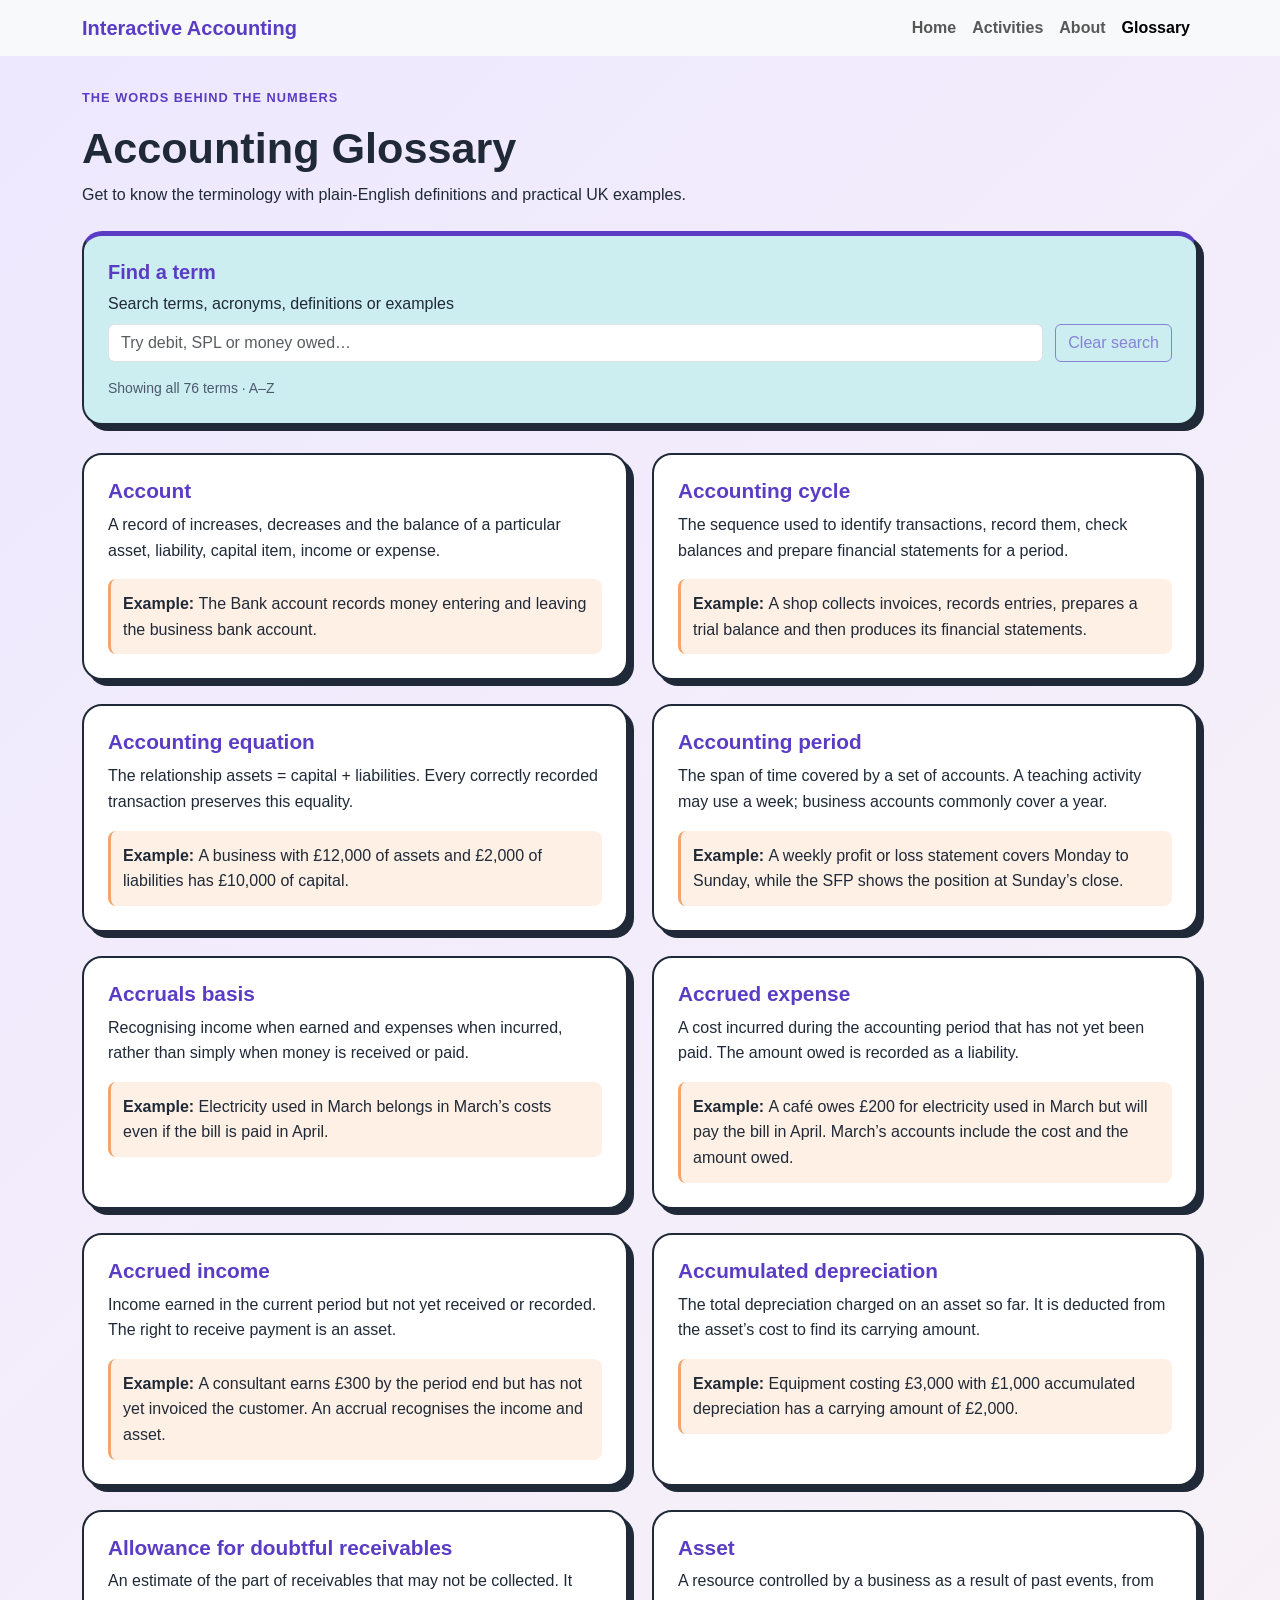
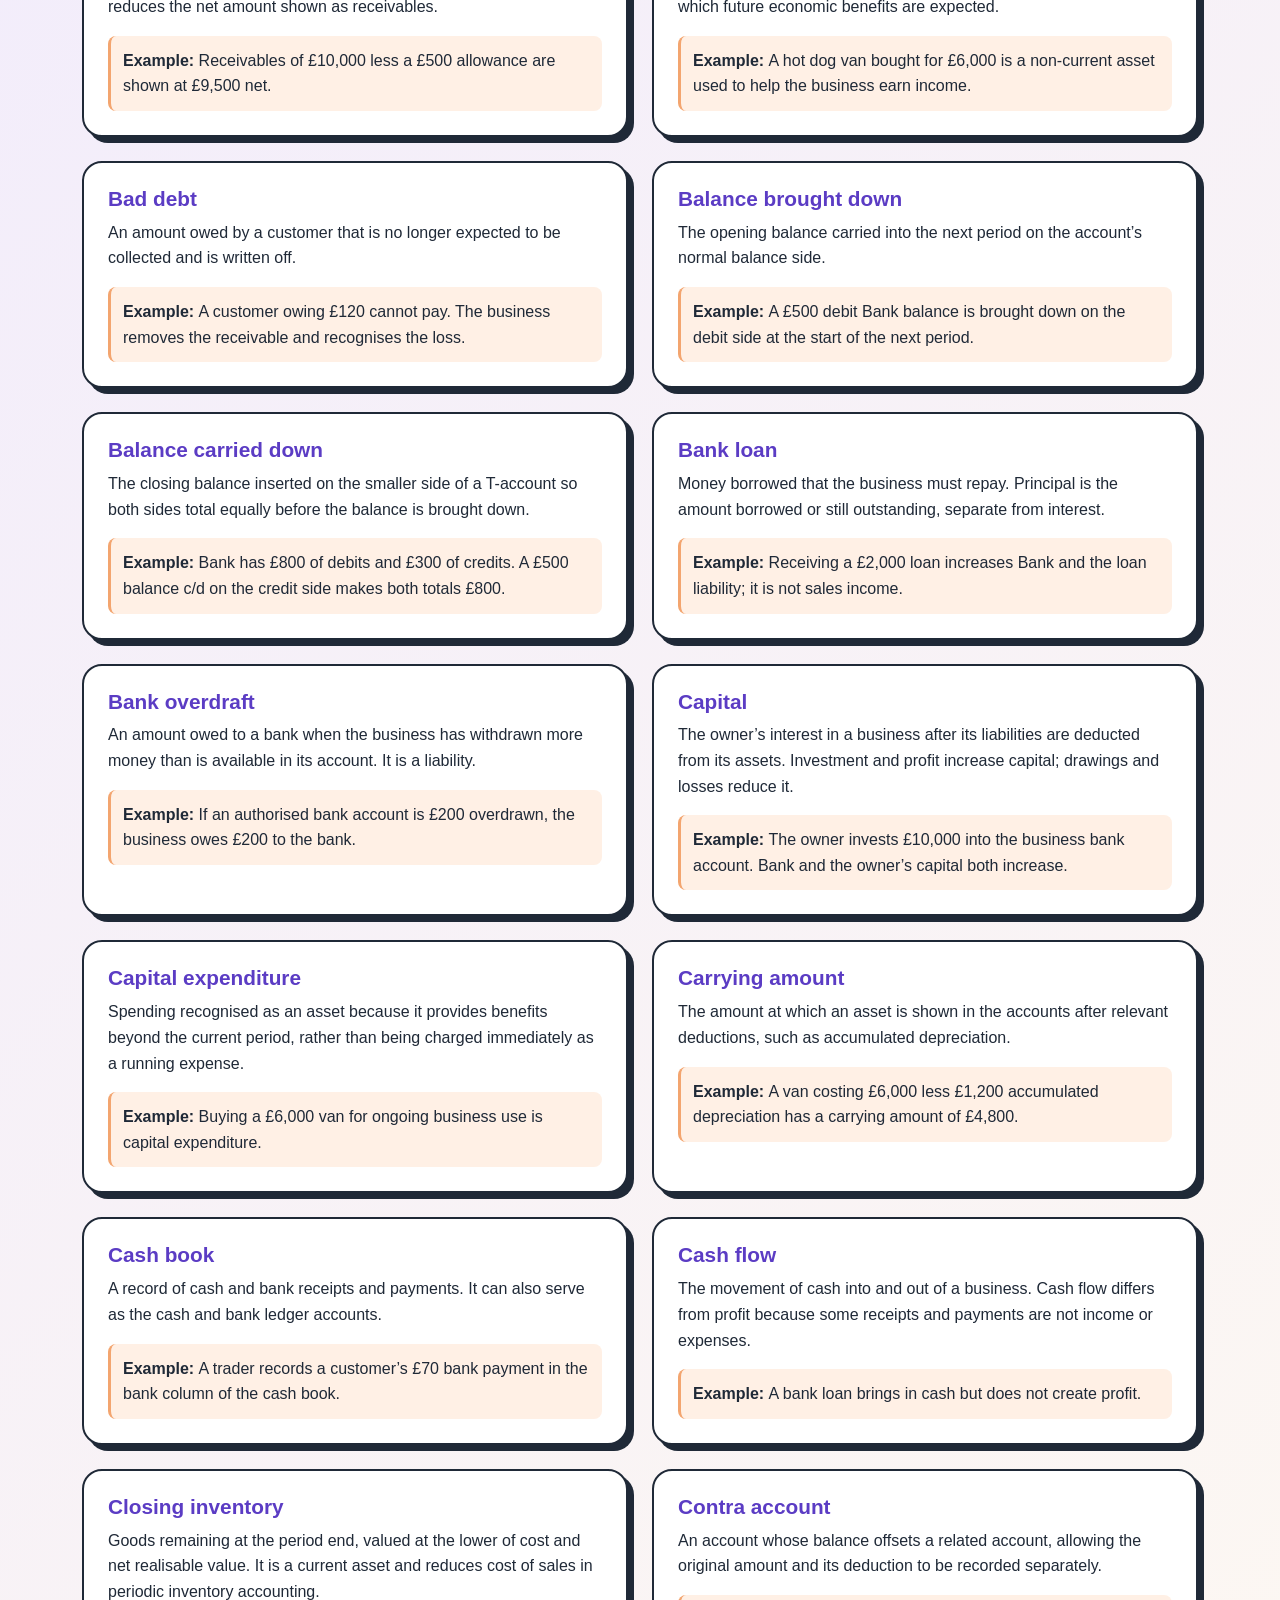
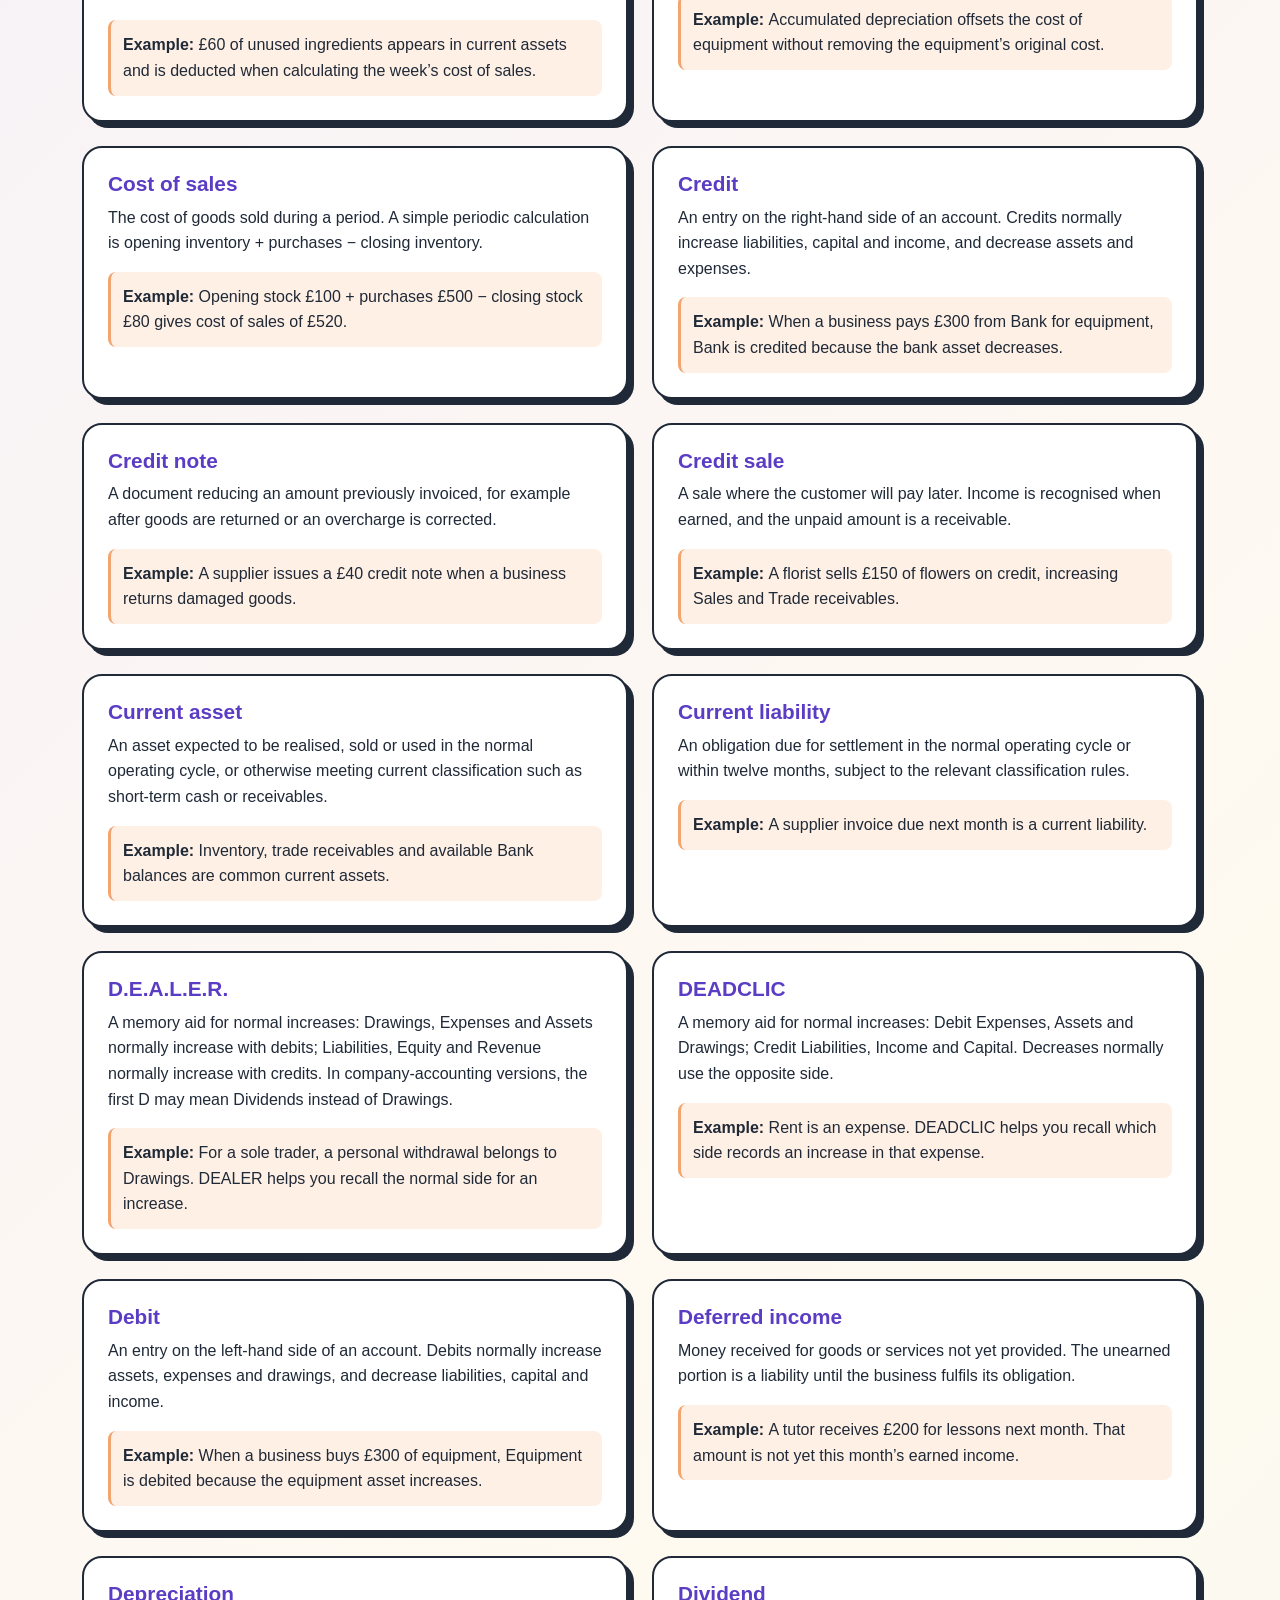
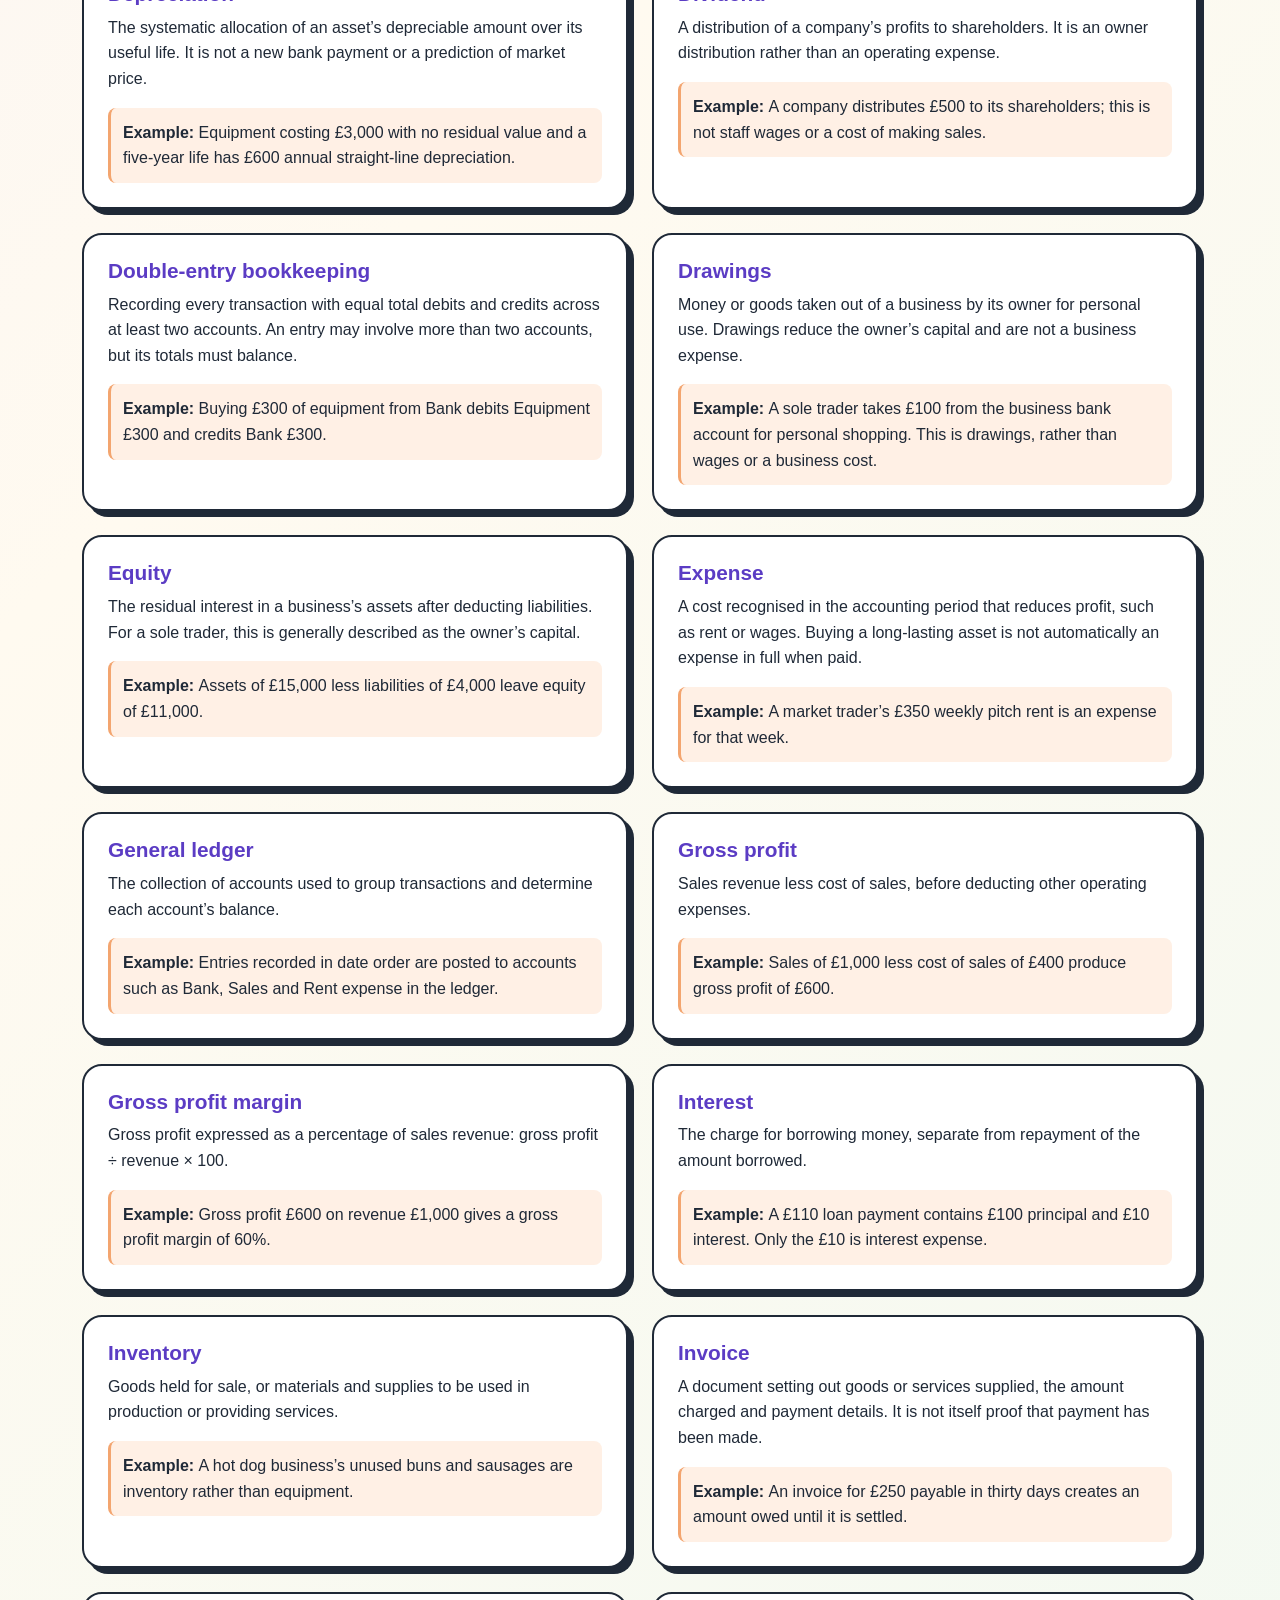
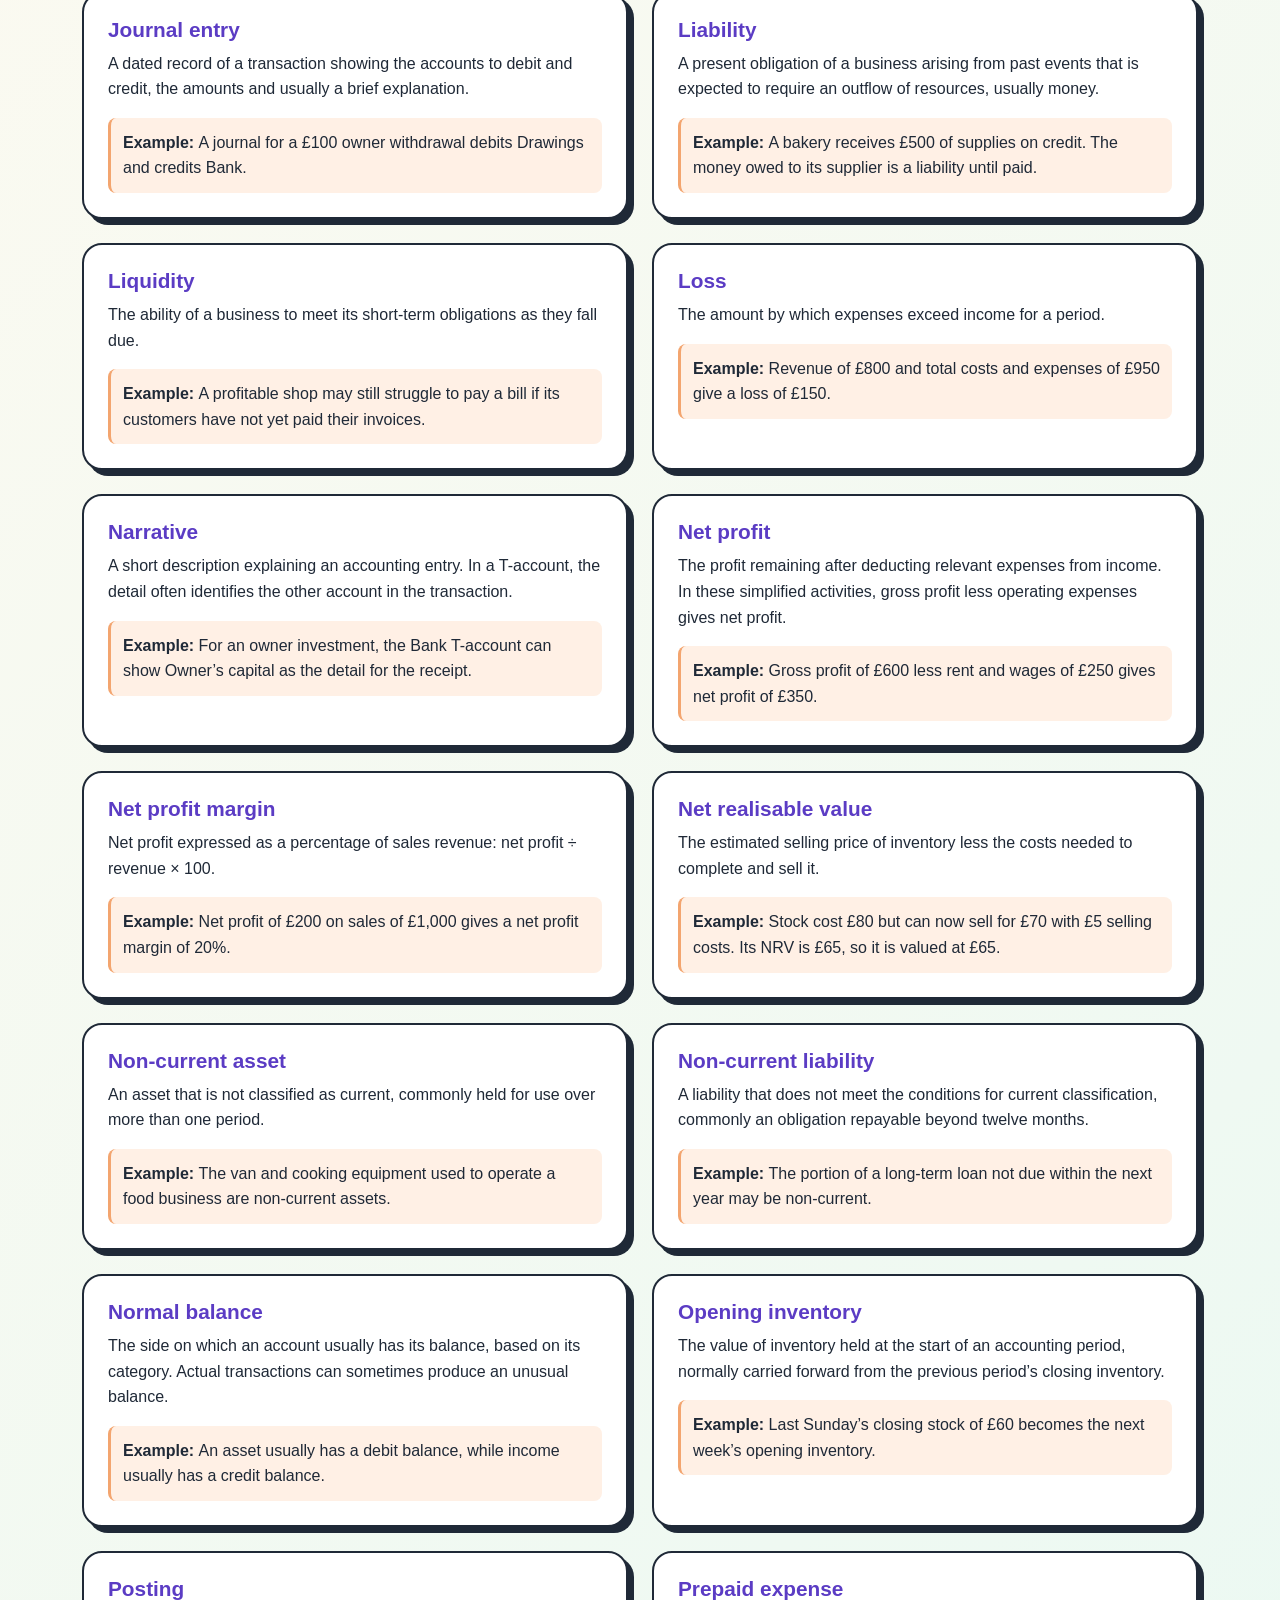
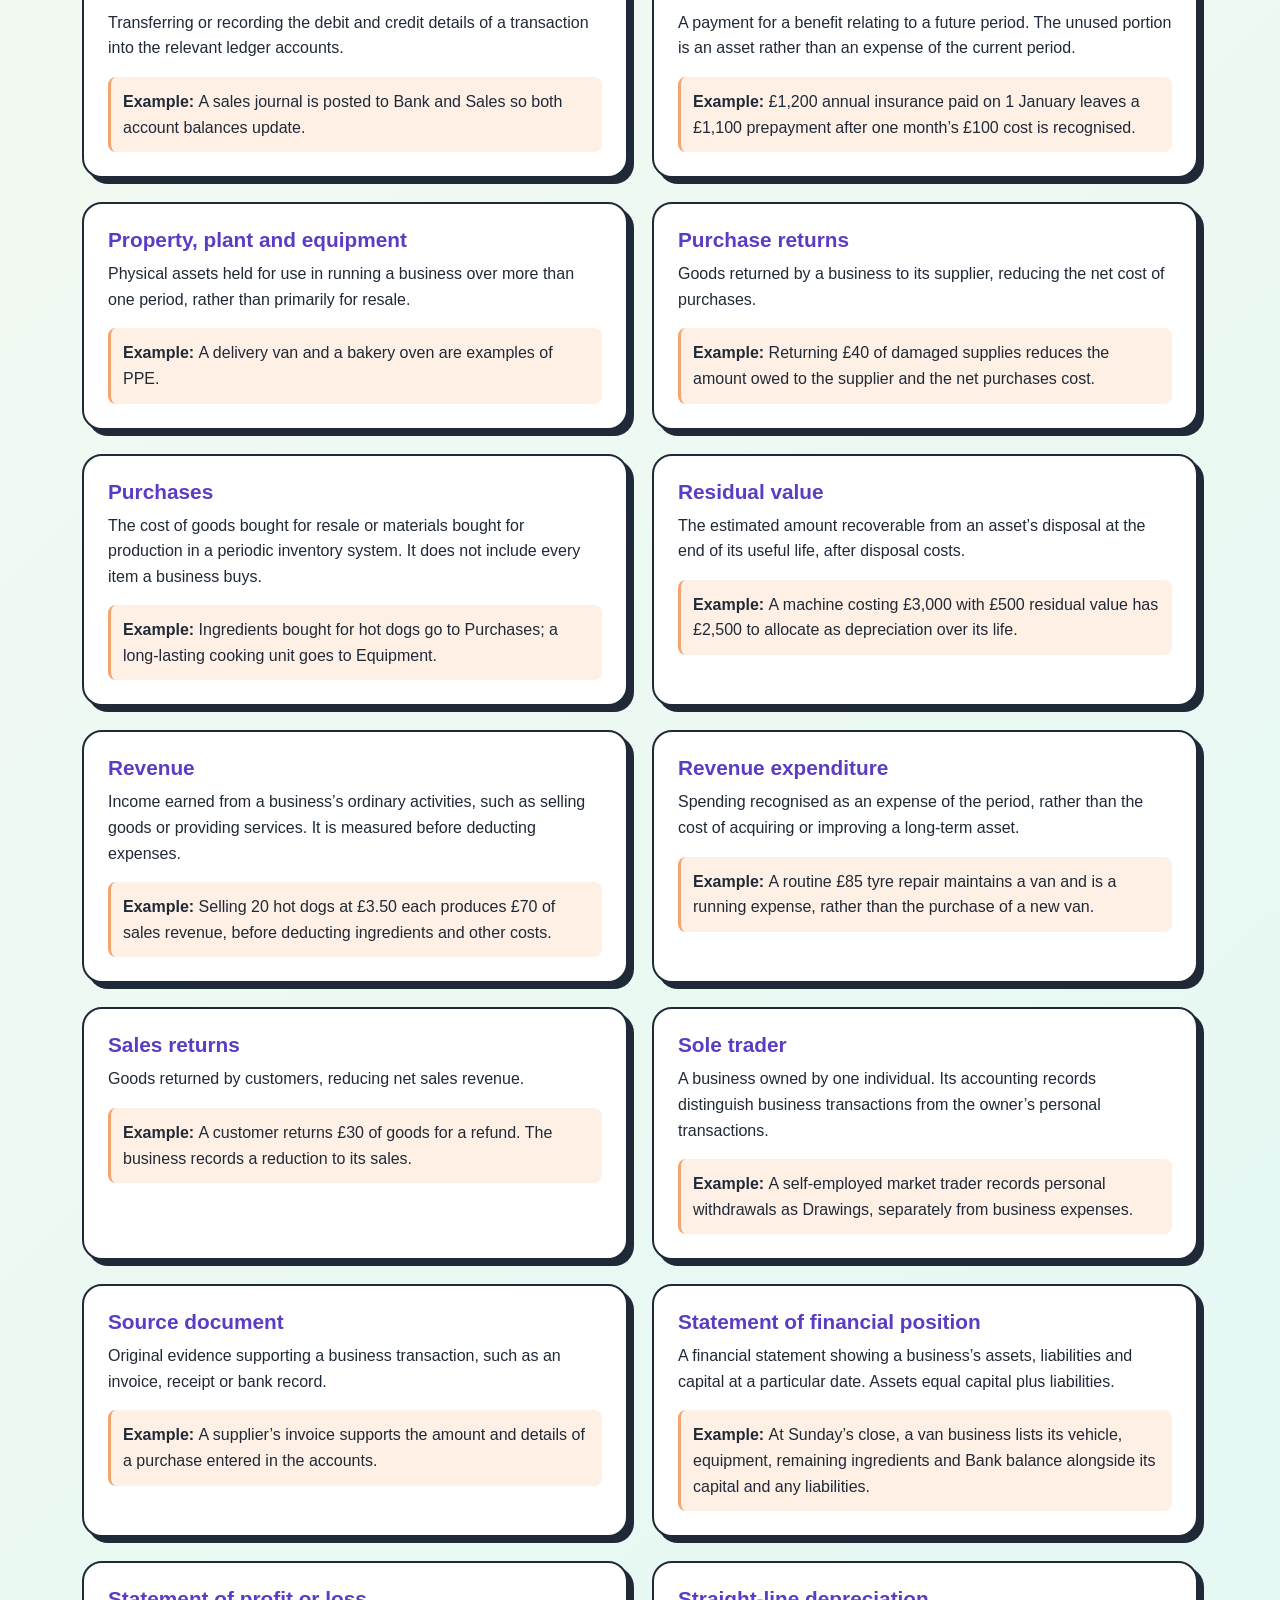
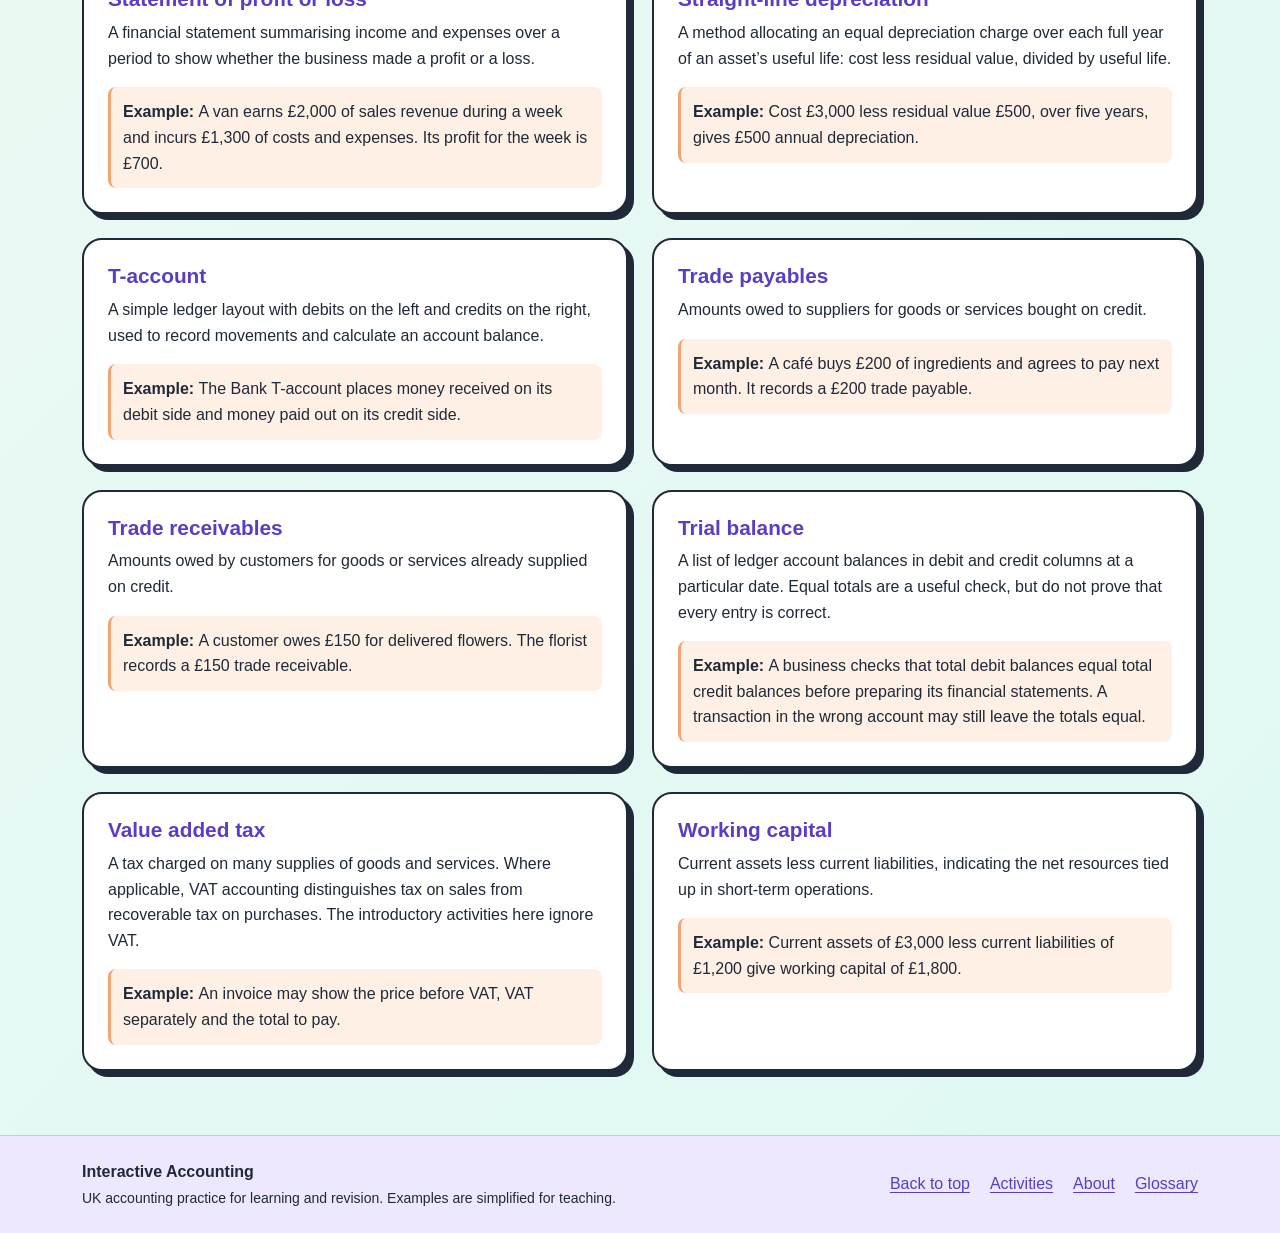
==== glossary.html @ 3fab1287 "Add searchable accounting glossary and back-to-top navigation" ====
<!doctype html>
<html lang="en-GB">
  <head>
    <meta charset="UTF-8" />
    <meta name="viewport" content="width=device-width, initial-scale=1" />
    <title>Accounting Glossary | Interactive Accounting</title>
    <link rel="icon" type="image/svg+xml" href="assets/images/favicon.svg" />
    <link href="https://cdn.jsdelivr.net/npm/bootstrap@5.3.8/dist/css/bootstrap.min.css" rel="stylesheet" />
    <link rel="stylesheet" href="css/styles.css" />
    <script src="js/glossary.js" defer></script>
  </head>
  <body class="site-page">
    <header>
      <nav class="navbar navbar-expand-md navbar-light bg-light" aria-label="Main navigation">
        <div class="container">
          <a class="navbar-brand fw-bold" href="index.html">Interactive Accounting</a>
          <button class="navbar-toggler" type="button" data-bs-toggle="collapse" data-bs-target="#mainNavigation" aria-controls="mainNavigation" aria-expanded="false" aria-label="Open navigation">
            <span class="navbar-toggler-icon"></span>
          </button>
          <div class="collapse navbar-collapse" id="mainNavigation">
            <ul class="navbar-nav ms-auto">
              <li class="nav-item"><a class="nav-link" href="index.html">Home</a></li>
              <li class="nav-item"><a class="nav-link" href="index.html#activities">Activities</a></li>
              <li class="nav-item"><a class="nav-link" href="index.html#about">About</a></li>
              <li class="nav-item"><a class="nav-link active" href="glossary.html" aria-current="page">Glossary</a></li>
            </ul>
          </div>
        </div>
      </nav>
    </header>
    <main id="glossary" class="glossary-page">
      <div class="container">
        <header class="mb-4">
          <p class="hero-eyebrow">THE WORDS BEHIND THE NUMBERS</p>
          <h1>Accounting Glossary</h1>
          <p class="mb-0">Get to know the terminology with plain-English definitions and practical UK examples.</p>
        </header>
        <section class="glossary-search-panel" aria-labelledby="glossary-search-title">
          <h2 id="glossary-search-title" class="h5 fw-bold">Find a term</h2>
          <label for="glossary-search" class="form-label">Search terms, acronyms, definitions or examples</label>
          <div class="glossary-search-controls">
            <input type="search" class="form-control" id="glossary-search" placeholder="Try debit, SPL or money owed…" aria-controls="glossary-results" autocomplete="off" />
            <button type="button" class="btn btn-outline-primary" id="glossary-clear" disabled>Clear search</button>
          </div>
          <p id="glossary-count" class="small mt-3 mb-0" role="status" aria-live="polite" aria-atomic="true"></p>
        </section>
        <div id="glossary-results" class="glossary-grid"></div>
        <div id="glossary-empty" class="glossary-empty" hidden>
          <h2 class="h5">No matching terms yet</h2>
          <p class="mb-0">Try a shorter phrase or an acronym, or select Clear search to see all terms.</p>
        </div>
        <noscript><p class="alert alert-warning mt-4">Enable JavaScript to view and search the glossary.</p></noscript>
      </div>
    </main>
    <footer class="site-footer">
      <div class="container site-footer-content">
        <div>
          <p class="fw-bold mb-1">Interactive Accounting</p>
          <p class="small mb-0">UK accounting practice for learning and revision. Examples are simplified for teaching.</p>
        </div>
        <nav aria-label="Footer navigation">
          <a href="#glossary">Back to top</a>
          <a href="index.html#activities">Activities</a>
          <a href="index.html#about">About</a>
          <a href="glossary.html" aria-current="page">Glossary</a>
        </nav>
      </div>
    </footer>
    <button id="glossary-back-top" class="back-top-button" type="button" aria-label="Back to top" title="Back to top" hidden>
      <span aria-hidden="true">↑</span>
    </button>
    <script src="https://cdn.jsdelivr.net/npm/bootstrap@5.3.8/dist/js/bootstrap.bundle.min.js"></script>
  </body>
</html>
---- css/styles.css ----
* {
  box-sizing: border-box;
}

:root {
  --panel-shadow: 6px 6px 0 #1f2937;
}

html,
body {
  max-width: 100%;
  margin: 0;
}

body {
    background-color: #fffaf0;
    color: #1f2937;
    font-family: Arial, sans-serif;
}

.navbar-brand {
    color: #5b3cc4;
}

.nav-link {
    font-weight: 600;
}

/* Hero Section */
.about-section { padding: 24px 0 64px; scroll-margin-top: 24px; }
.about-panel {
  padding: clamp(24px, 4vw, 40px);
  background: linear-gradient(120deg, #f0eaff, #edf9fc);
  border: 2px solid #1f2937;
  border-top: 5px solid #5b3cc4;
  border-radius: 22px;
  box-shadow: var(--panel-shadow);
}
.about-panel h2 { font-size: clamp(1.7rem, 3vw, 2.3rem); font-weight: 800; }
.about-intro { max-width: 75ch; color: #4d5870; }
.about-details { display: grid; grid-template-columns: repeat(2, minmax(0, 1fr)); gap: 32px; margin: 24px 0; }
.about-details h3 { font-size: 1.2rem; font-weight: 750; color: #5b3cc4; }
.about-details > div + div { border-left: 2px solid #ffcaa7; padding-left: 32px; }
.about-details p:last-child { margin-bottom: 0; }
.site-page { display: flex; flex-direction: column; min-height: 100vh; min-height: 100dvh; }
.site-page > main { flex: 1 0 auto; }
.site-page > header,
.site-page > footer { flex-shrink: 0; }
.site-footer { padding: 24px 0; background: #eee8ff; border-top: 1px solid #cec3eb; color: #1f2937; }
.site-footer-content { display: flex; justify-content: space-between; align-items: center; gap: 24px; }
.site-footer nav { display: flex; flex-wrap: wrap; gap: 12px 20px; flex-shrink: 0; }
.site-footer a { color: #5b3cc4; text-underline-offset: 3px; }
.glossary-page { padding: 32px 0 64px; background: linear-gradient(135deg, #eee8ff, #fffaf0 45%, #dff8f4); }
.glossary-page h1 { font-size: clamp(2rem, 4vw, 2.7rem); font-weight: 800; }
.glossary-search-panel,
.glossary-card,
.glossary-empty { border: 2px solid #1f2937; border-radius: 20px; padding: 24px; box-shadow: var(--panel-shadow); }
.glossary-search-panel { background: #cceef0; color: #1f2937; border-top: 5px solid #5b3cc4; margin-bottom: 28px; }
.glossary-search-panel h2 { color: #5b3cc4; }
.glossary-search-panel #glossary-count { color: #4d5870; }
.glossary-search-panel #glossary-clear { color: #5b3cc4; border-color: #5b3cc4; }
.glossary-search-panel #glossary-clear:hover:not(:disabled) { background: #ffcaa7; color: #1f2937; border-color: #9b5d36; }
.glossary-search-panel #glossary-clear:disabled { opacity: 0.6; }
.glossary-search-controls { display: flex; gap: 12px; }
.glossary-search-controls .form-control { min-width: 0; }
.glossary-search-controls .btn { flex-shrink: 0; }
.glossary-grid { display: grid; grid-template-columns: repeat(2, minmax(0, 1fr)); gap: 24px; }
.glossary-card { background: white; min-width: 0; overflow-wrap: anywhere; }
.glossary-card h2 { font-size: 1.3rem; font-weight: 750; color: #5b3cc4; }
.glossary-card p { line-height: 1.6; }
.glossary-example { background: #fff0e5; border-left: 3px solid #f3a56f; border-radius: 8px; padding: 12px; margin-bottom: 0; }
.glossary-empty { background: white; }
.back-top-button {
  position: fixed;
  right: max(20px, calc((100vw - 1320px) / 4 - 32px), env(safe-area-inset-right));
  bottom: max(32px, env(safe-area-inset-bottom));
  z-index: 100;
  display: grid;
  place-items: center;
  width: 64px;
  height: 64px;
  border: 2px solid #1f2937;
  border-radius: 50%;
  background: #5b3cc4;
  color: white;
  box-shadow: 3px 3px 0 #1f2937;
  font-size: 2.2rem;
  line-height: 1;
  cursor: pointer;
}
.back-top-button[hidden] { display: none; }
.back-top-button:hover { background: #ffcaa7; color: #1f2937; }
.back-top-button:focus-visible { outline: 3px solid #f3a56f; outline-offset: 4px; }
@media (min-width: 1200px) and (max-width: 1399px) {
  .back-top-button { right: max(20px, calc((100vw - 1140px) / 4 - 32px)); }
}
@media (min-width: 992px) and (max-width: 1199px) {
  .back-top-button { right: max(20px, calc((100vw - 960px) / 4 - 32px)); }
}
@media (max-width: 767px) {
  .back-top-button { width: 56px; height: 56px; right: max(16px, env(safe-area-inset-right)); bottom: max(20px, env(safe-area-inset-bottom)); }
}
.glossary-page :focus-visible { outline: 3px solid #5b3cc4; outline-offset: 3px; }
@media (max-width: 767px) {
  .glossary-grid { grid-template-columns: minmax(0, 1fr); }
  .glossary-search-controls { flex-direction: column; }
}
@media (max-width: 767px) {
  .site-footer-content { flex-direction: column; align-items: flex-start; }
  .about-details { grid-template-columns: minmax(0, 1fr); gap: 24px; }
  .about-details > div + div { border-left: 0; border-top: 2px solid #ffcaa7; padding: 24px 0 0; }
}

.hero-section {
    padding: 80px 0;
    background: linear-gradient(135deg, #eee8ff, #fffaf0, #dff8f4);
    overflow: hidden;
}

.hero-eyebrow {
    color: #5b3cc4;
    font-size: 0.8rem;
    font-weight: 700;
    letter-spacing: 1px;
}

.hero-section h1 {
    font-size: clamp(3rem, 7vw, 5.5rem);
    font-weight: 800;
    line-height: 0.95;
    margin-bottom: 24px;
}

.hero-section h1 span {
    color: #5b3cc4;
}

.hero-text {
    color: #4b5563;
    font-size: 1.15rem;
    line-height: 1.6;
    max-width: 600px;
}

.hero-note {
    color: #4b5563;
    font-size: 0.9rem;
    font-weight: 600;
    margin-top: 16px;
}

.question-preview {
    background-color: #1f2937;
    border: 6px solid white;
    border-radius: 24px;
    box-shadow: 12px 12px 0 #f8c95b;
    color: white;
    padding: 32px;
}

.preview-label {
    color: #cbbdff;
    font-size: 0.75rem;
    font-weight: 700;
    letter-spacing: 1px;
}

.question-preview h2 {
    font-size: 1.5rem;
    line-height: 1.4;
    margin: 40px 0;
}

.preview-answer {
    background-color: #374151;
    border-radius: 12px;
    font-weight: 700;
    padding: 16px;
}

.question-preview .progress {
    height: 8px;
    margin-top: 24px;
}

.question-preview .progress-bar {
    background-color: #42c7bc;
}

/* Activities Section */
.activities-section {
    padding: 80px 0;
}

.section-heading {
    align-items: end;
    display: flex;
    gap: 32px;
    justify-content: space-between;
    margin-bottom: 32px;
}

.section-heading h2 {
    font-size: clamp(2rem, 4vw, 3.5rem);
    font-weight: 800;
}

.section-heading > p {
    color: #4b5563;
    line-height: 1.6;
    max-width: 420px;
}

.activity-card {
    border: 2px solid #1f2937;
    border-radius: 20px;
    box-shadow: var(--panel-shadow);
    height: 100%;
    padding: 24px;
}

.activity-icon {
    background-color: white;
    border: 2px solid #1f2937;
    border-radius: 12px;
    display: inline-block;
    font-size: 1.4rem;
    padding: 8px 12px;
}

.activity-type {
    font-size: 0.75rem;
    font-weight: 700;
    letter-spacing: 1px;
    margin: 20px 0 8px;
}

.activity-card h3 {
    font-size: 1.4rem;
    font-weight: 800;
}

.activity-card > p:not(.activity-type) {
    color: #4b5563;
    line-height: 1.6;
}

.activity-card button {
  background: transparent;
  border: 0;
  color: #1f2937;
  font-weight: 700;
  padding: 0;
}

.activity-card button:disabled {
  cursor: not-allowed;
  opacity: 0.65;
}

.cycle-card {
  background-color: #ccefee;
}

.blitz-card {
  background-color: #ffe28a;
}

.journal-card {
  background-color: #f4d7ed;
}

.statements-card {
  background-color: #dfd6ff;
}

.hotdog-card {
  background-color: #ffcaa7;
}


/* Activity link Section */
.activity-link {
    color: #1f2937;
    font-weight: 700;
    text-decoration: none;
}

.activity-link:hover {
    color: #5b3cc4;
    text-decoration: underline;
}

.activity-card {
  display: flex;
  flex-direction: column;
}

.activity-card .activity-icon {
  align-self: flex-start;
}

.activity-card .activity-link {
  display: flex;
  flex-direction: row;
  align-items: center;
  gap: 10px;
  margin-top: auto;
  padding-top: 12px;
  text-decoration: none;
}

.activity-card .activity-link > span:first-child { flex-shrink: 0; }

.activity-card .activity-link:focus-visible {
  outline: 3px solid #5b3cc4;
  outline-offset: 4px;
  border-radius: 6px;
}

.activity-chevrons {
  display: flex;
  justify-content: flex-start;
  flex: 1;
  min-width: 0;
  gap: 2px;
  height: 1.1em;
}

.activity-chevrons svg {
  flex: 1 1 0;
  min-width: 0;
  height: 100%;
  width: 0;
}

.activity-chevrons polygon {
  fill: #ccefee;
  stroke: #1f2937;
  stroke-width: 2;
  stroke-linejoin: round;
  transition: fill 180ms ease;
  transition-delay: calc((9 - var(--chevron-index)) * 50ms);
}

.activity-link:hover .activity-chevrons polygon,
.activity-link:focus-visible .activity-chevrons polygon {
  fill: #ffcaa7;
  transition-delay: calc(var(--chevron-index) * 50ms);
}

.question-preview #quick-think-question {
  margin: 20px 0;
  min-height: 7rem;
  font-size: 1.35rem;
}

.question-preview .preview-answer {
  color: white;
}

.quick-think-toolbar { display: flex; flex-wrap: wrap; align-items: center; justify-content: space-between; gap: 8px; }
.quick-think-arrow { background: #5b3cc4; color: white; border: 1px solid #cbbdff; border-radius: 50%; width: 36px; height: 36px; font-size: 1.2rem; }
.quick-think-arrow:disabled { opacity: 0.4; }
.quick-think-arrow:focus-visible, .quick-think-answer:focus-visible { outline: 3px solid #cbbdff; outline-offset: 3px; }
.quick-think-answer {
  position: relative;
  display: flex;
  align-items: center;
  width: 100%;
  border: 1px solid #8d7bd6;
  border-left: 4px solid #a48cff;
  text-align: left;
  min-height: 56px;
  background: linear-gradient(120deg, #3d345b, #303a50);
}
.quick-think-reveal {
  position: absolute;
  inset: 0;
  width: 100%;
  height: 100%;
  padding: 16px;
  border: 0;
  border-radius: 10px;
  background: transparent;
  color: #eee8ff;
  font: inherit;
  font-weight: 700;
  text-align: center;
  cursor: pointer;
  transition: background-color 180ms ease, color 180ms ease;
}
.quick-think-reveal:hover { background: #5b3cc4; color: white; }
.quick-think-reveal[hidden] { display: none; }
.quick-think-reveal:focus-visible { outline: 3px solid #cbbdff; outline-offset: 4px; }

.question-preview .progress-bar {
  transition: width 200ms ease;
}

@media (prefers-reduced-motion: reduce) {
  .activity-chevrons polygon,
  .question-preview .progress-bar {
    transition: none;
  }
}

.activity-page-main {
    min-height: calc(100vh - 72px);
    padding: 72px 0;
}

.back-link {
    color: #5b3cc4;
    font-weight: 700;
    text-decoration: none;
}

.back-link:hover {
    text-decoration: underline;
}

.game-intro {
    margin: 48px auto 0;
    max-width: 760px;
}

.game-intro h1 {
    font-size: clamp(2.5rem, 6vw, 4.5rem);
    font-weight: 800;
}

.game-intro > p {
    color: #4b5563;
    line-height: 1.6;
    font-size: 1.15rem;
}

.game-panel {
    background-color: #ffe28a;
    border: 2px solid #1f2937;
    border-radius: 20px;
    box-shadow: 6px 6px 0 #1f2937;
    margin-top: 32px;
    padding: 32px;
}

.game-status {
  display: flex;
  font-size: 0.75rem;
  font-weight: 700;
  justify-content: space-between;
  letter-spacing: 1px;
}

.question-prompt {
  margin: 32px 0 8px;
}

.question-amount {
  color: #4b5563;
  font-size: 1.1rem;
  font-weight: 700;
}

.answer-buttons {
  display: grid;
  gap: 16px;
  grid-template-columns: repeat(2, 1fr);
  margin-top: 28px;
}

.answer-button {
  background-color: white;
  border: 2px solid #1f2937;
  border-radius: 12px;
  color: #1f2937;
  font-size: 1.1rem;
  font-weight: 700;
  padding: 16px;
}

.answer-button:hover:not(:disabled) {
  background-color: #eee8ff;
}

.answer-button:disabled {
  cursor: not-allowed;
}

.correct-answer {
  background-color: #b7f0d2;
  border-color: #16834d;
}

.incorrect-answer {
  background-color: #ffd1d1;
  border-color: #bd2929;
}

.feedback-message {
  background-color: rgba(255, 255, 255, 0.6);
  border-radius: 12px;
  margin-top: 24px;
  padding: 20px;
}

.feedback-message p {
  font-weight: 600;
}

@media (max-width: 500px) {
  .answer-buttons {
    grid-template-columns: 1fr;
  }
}

.quiz-progress {
  height: 8px;
  margin-top: 16px;
}

.quiz-progress .progress-bar {
  background-color: #5b3cc4;
}

.result-screen {
  background-color: #eee8ff;
  border: 2px solid #1f2937;
  border-radius: 20px;
  box-shadow: 6px 6px 0 #1f2937;
  margin-top: 32px;
  padding: 40px;
  text-align: center;
}

.result-screen h2 {
  font-size: clamp(2rem, 5vw, 3.5rem);
  font-weight: 800;
}

.result-score {
  font-size: 2rem;
  font-weight: 800;
  margin-bottom: 0;
}

.result-percentage {
  color: #5b3cc4;
  font-size: 4rem;
  font-weight: 800;
  line-height: 1;
}

.result-screen .btn {
  margin: 8px 4px 0;
}

/* Accounting Cycle */
.blitz-page h1 { font-size: clamp(1.6rem, 3vw, 2.4rem); }
.blitz-panel { background: #eee8ff; border: 2px solid #1f2937; border-radius: 20px; padding: clamp(18px, 3vw, 28px); }
.blitz-panel[hidden] { display: none; }
.blitz-status { display: flex; flex-wrap: wrap; justify-content: center; gap: 24px; margin-top: 12px; font-weight: 700; color: #5b3cc4; }
.blitz-clock { max-width: 600px; margin: 16px auto 0; text-align: center; }
.blitz-clock #blitz-timer { display: block; font-size: clamp(2.8rem, 6vw, 4rem); line-height: 1.1; color: #452b9e; font-variant-numeric: tabular-nums; }
.blitz-clock .quiz-progress { margin-top: 12px; height: 12px; }
.blitz-clock .progress-bar { background: #5b3cc4; }
.blitz-result-summary { background: #382463; color: white; border-radius: 16px; padding: clamp(20px, 4vw, 36px); text-align: center; margin-bottom: 24px; }
.blitz-result-summary .hero-eyebrow { color: #d8ccff; }
.blitz-result-summary #score-percentage { color: #ffd19e; }
.blitz-replay { display: flex; justify-content: center; padding-top: 24px; }
.blitz-replay .btn { background: #5b3cc4; border-color: #5b3cc4; border-radius: 30px; min-width: 220px; padding: 14px 32px; font-weight: 700; }
.blitz-replay .btn:hover { background: #452b9e; border-color: #452b9e; }
.blitz-account { margin: 24px 0 8px; font-size: clamp(1.5rem, 3vw, 2.2rem); }
.blitz-question-panel {
  text-align: center;
  background: white;
  border: 2px solid #5b3cc4;
  border-radius: 16px;
  padding: 20px;
  margin-top: 18px;
}
.blitz-question-panel .blitz-account { margin-top: 0; }
.blitz-question-panel .question-amount { color: #452b9e; font-size: 1.3rem; margin-bottom: 8px; }
.blitz-page .answer-button { background: #5b3cc4; color: white; }
.blitz-page .answer-button:hover { background: #452b9e; }
.blitz-page .answer-button small { display: block; font-size: 0.8rem; margin-top: 4px; }
.blitz-answer-area { position: relative; }
.blitz-freeze-overlay {
  position: absolute;
  inset: 0;
  display: flex;
  align-items: center;
  justify-content: center;
  background: #ccefeee8;
  color: #1f2937;
  border: 2px solid #6cb8c4;
  border-radius: 12px;
  font-weight: 800;
}
.blitz-freeze-overlay[hidden] { display: none; }
.blitz-freeze-warning { background: #ffcaa7; color: #572a15; border-radius: 10px; padding: 12px 16px; font-weight: 700; }
.blitz-review-layout { display: grid; grid-template-columns: repeat(2, minmax(0, 1fr)); gap: 20px; }
.blitz-review-layout > section { background: white; border-radius: 12px; padding: 18px; min-width: 0; }
.blitz-review-layout > section:first-child { background: #dff6e8; }
.blitz-review-layout > section:last-child { background: #ffe3e3; }
.blitz-review-layout ol { padding-left: 20px; }
.blitz-review-layout li { margin-bottom: 20px; padding-bottom: 12px; border-bottom: 1px solid #1f293733; }
.blitz-review-layout li > strong { display: block; margin-bottom: 10px; }
.blitz-page #result-screen { position: relative; overflow: hidden; }
.blitz-celebration { position: absolute; inset: 0; pointer-events: none; overflow: hidden; }
.blitz-celebration span { position: absolute; left: var(--party-left); top: -40px; font-size: 1.5rem; animation: blitz-party 3s var(--party-delay) ease-out both; }
@keyframes blitz-party { from { transform: translateY(-20px) rotate(0deg); opacity: 1; } to { transform: translateY(420px) rotate(200deg); opacity: 0; } }
@media (max-width: 767px) { .blitz-review-layout { grid-template-columns: 1fr; } }
@media (prefers-reduced-motion: reduce) {
  .blitz-celebration span { animation: none; top: 10px; opacity: 0.2; }
}

.cycle-panel {
  background-color: #ccefee;
}

.cycle-note {
  color: #5b3cc4;
  font-weight: 700;
  margin-bottom: 0;
}
.activity-page {
  min-height: 100dvh;
  overflow: hidden;
}

.activity-page .navbar {
  min-height: 72px;
}

.activity-page-main {
  height: calc(100dvh - 72px);
  overflow: hidden;
  padding: 0;
}

.cycle-workspace {
  align-items: center;
  display: grid;
  gap: clamp(20px, 3vw, 48px);
  grid-template-columns: minmax(210px, 0.85fr) minmax(380px, 1.3fr) minmax(230px, 0.9fr);
  height: 100%;
  margin: 0 auto;
  max-width: 1500px;
  padding: 24px clamp(20px, 4vw, 64px);
}

.tile-tray,
.step-detail-panel {
  background-color: #f4edff;
  border: 2px solid #1f2937;
  border-radius: 20px;
  box-shadow: 6px 6px 0 #1f2937;
  padding: clamp(18px, 2vw, 28px);
}

.workspace-heading h1 {
  font-size: clamp(1.8rem, 3vw, 2.6rem);
  font-weight: 800;
  margin-bottom: 8px;
}

.workspace-heading > p:last-child,
.step-detail-panel > p {
  color: #4b5563;
  line-height: 1.55;
}

.stage-tiles {
  display: grid;
  gap: 10px;
  grid-template-columns: repeat(2, 1fr);
  margin-top: 20px;
}

.stage-tile {
  background-color: white;
  border: 2px solid #1f2937;
  border-radius: 12px;
  min-height: 92px;
  padding: 12px;
}

.stage-tile span {
  color: #5b3cc4;
  font-size: 0.75rem;
  font-weight: 800;
  letter-spacing: 1px;
}

.stage-tile h2 {
  font-size: clamp(0.75rem, 1.2vw, 0.95rem);
  font-weight: 800;
  line-height: 1.25;
  margin: 6px 0 0;
}

.wheel-area {
  text-align: center;
}

.accounting-wheel {
  margin: 0 auto;
  max-width: min(58vh, 580px);
  width: 100%;
}

.accounting-wheel svg {
  display: block;
  overflow: visible;
  width: 100%;
}

.wheel-segment {
  fill: none;
  stroke: #dce4ef;
  stroke-width: 120;
}

.wheel-labels text {
  fill: #1f2937;
  font-size: 24px;
  font-weight: 800;
  text-anchor: middle;
}

.wheel-core {
  fill: #1f2937;
}

.wheel-core-step,
.wheel-core-number {
  fill: white;
  font-weight: 800;
  text-anchor: middle;
}

.wheel-core-step {
  font-size: 24px;
  letter-spacing: 2px;
}

.wheel-core-number {
  fill: #ffe28a;
  font-size: 34px;
}

.wheel-instruction {
  color: #4b5563;
  font-weight: 700;
  margin: 12px 0 0;
}

.step-detail-panel {
  background-color: #fffaf0;
}

.detail-step-number {
  align-items: center;
  background-color: #5b3cc4;
  border-radius: 50%;
  color: white;
  display: flex;
  font-size: 1.25rem;
  font-weight: 800;
  height: 48px;
  justify-content: center;
  margin-bottom: 20px;
  width: 48px;
}

.step-detail-panel h2 {
  font-size: clamp(1.5rem, 2.3vw, 2.25rem);
  font-weight: 800;
}

.step-detail-panel h3 {
  font-size: 1rem;
  font-weight: 800;
  margin-top: 28px;
}

.detail-output {
  background-color: #d6f4ed;
  border-radius: 12px;
  margin-top: 24px;
  padding: 14px;
}

.detail-output span {
  display: block;
  font-size: 0.7rem;
  font-weight: 800;
  letter-spacing: 1px;
  margin-bottom: 4px;
}

.detail-output strong {
  font-size: 0.9rem;
}

@media (max-width: 1100px) {
  .cycle-workspace {
    gap: 20px;
    grid-template-columns: minmax(190px, 0.8fr) minmax(320px, 1.2fr) minmax(210px, 0.85fr);
    padding: 20px;
  }

  .stage-tile {
    min-height: 78px;
  }
}

#wheel-segments-layer,
#wheel-labels-layer {
  transition: transform 0.65s ease;
}

.stage-tiles {
  grid-template-columns: repeat(2, minmax(0, 1fr));
}

.stage-tile {
  min-width: 0;
  overflow-wrap: anywhere;
}

.cycle-workspace {
  align-items: stretch;
}

.tile-tray,
.step-detail-panel,
.wheel-area {
  min-height: 0;
}

.wheel-area {
  align-items: center;
  display: flex;
  flex-direction: column;
  justify-content: center;
}

.step-detail-panel {
  display: flex;
  flex-direction: column;
}

.cycle-feedback {
  margin-top: auto;
}

.wheel-segment {
  cursor: not-allowed;
  transition: stroke 0.25s ease, stroke-width 0.25s ease;
}

.wheel-segment.active-wedge {
  cursor: copy;
  stroke: #e5d7ff;
  stroke-width: 128;
}

.wheel-segment.completed-wedge {
  cursor: pointer;
}

.wheel-labels {
  pointer-events: none;
}

.wheel-labels text {
  transition: fill 0.25s ease, font-size 0.25s ease;
}

.wheel-labels .completed-label {
  font-size: 15px;
}

.stage-tile {
  cursor: grab;
  transition: background-color 0.2s ease, transform 0.2s ease;
}

.stage-tile:hover,
.stage-tile:focus-visible {
  background-color: #fff3cf;
  outline: 3px solid #5b3cc4;
  outline-offset: 2px;
  transform: translateY(-2px);
}

.stage-tile.selected-tile {
  background-color: #ffe28a;
  border-color: #5b3cc4;
  box-shadow: 3px 3px 0 #5b3cc4;
}

.stage-tile.dragging-tile {
  opacity: 0.45;
}

.flash-correct {
  animation: correctFlash 0.7s ease;
}

.flash-incorrect {
  animation: incorrectFlash 0.7s ease;
}

.cycle-feedback {
  border-top: 2px solid rgba(31, 41, 55, 0.15);
  font-weight: 700;
  margin: 24px 0 0;
  padding-top: 20px;
}

@keyframes correctFlash {
  0%,
  100% {
    fill: #1f2937;
  }

  40% {
    fill: #1d9b59;
  }
}

@keyframes incorrectFlash {
  0%,
  100% {
    fill: #1f2937;
  }

  40% {
    fill: #f4bd35;
  }
}

/* Responsive Design */

@media (max-width: 767px) {
  .section-heading {
    align-items: start;
    flex-direction: column;
    gap: 8px;
  }
}

/* Accounting Cycle rebuild */
.cycle-game {
  align-items: stretch;
  display: grid;
  gap: clamp(20px, 3vw, 44px);
  grid-template-columns: minmax(230px, 0.9fr) minmax(420px, 1.35fr) minmax(250px, 0.95fr);
  height: 100%;
  margin: 0 auto;
  max-width: 1500px;
  padding: 24px clamp(24px, 4vw, 64px);
}

.cycle-tile-tray,
.cycle-details {
  background: #fffaf0;
  border: 2px solid #1f2937;
  border-radius: 20px;
  box-shadow: 6px 6px 0 #1f2937;
  min-height: 0;
  padding: clamp(18px, 2vw, 28px);
}

.cycle-tile-tray {
  background: #f4edff;
}

.cycle-tile-tray h1 {
  font-size: clamp(2rem, 3vw, 3rem);
  font-weight: 800;
  line-height: 1;
  margin-bottom: 12px;
}

.cycle-help,
.cycle-details > p {
  color: #4b5563;
  line-height: 1.5;
}

.cycle-tiles {
  display: grid;
  gap: 10px;
  grid-template-columns: repeat(2, minmax(0, 1fr));
  margin-top: 22px;
}

.cycle-tile {
  background: white;
  border: 2px solid #1f2937;
  border-radius: 12px;
  color: #1f2937;
  cursor: grab;
  font-size: clamp(0.78rem, 1.25vw, 0.98rem);
  font-weight: 800;
  min-height: 78px;
  overflow-wrap: anywhere;
  padding: 12px;
  text-align: left;
}

.cycle-tile:hover,
.cycle-tile:focus-visible,
.cycle-tile.is-selected {
  background: #fff1bd;
  border-color: #5b3cc4;
  outline: 3px solid #5b3cc4;
  outline-offset: 2px;
}

.cycle-wheel-section {
  align-items: center;
  display: flex;
  flex-direction: column;
  justify-content: center;
  min-height: 0;
}

.cycle-wheel {
  aspect-ratio: 1;
  max-height: min(62vh, 580px);
  max-width: min(62vh, 580px);
  position: relative;
  width: 100%;
}

.cycle-wheel-rotor {
  height: 100%;
  position: absolute;
  transition: transform 0.6s ease;
  width: 100%;
}

.cycle-wheel-ring {
  background: repeating-conic-gradient(from -22.5deg, #e5ebf5 0deg 42.5deg, #fffaf0 42.5deg 45deg);
  border-radius: 50%;
  inset: 0;
  -webkit-mask: radial-gradient(circle, transparent 0 31%, #000 32%);
  mask: radial-gradient(circle, transparent 0 31%, #000 32%);
  position: absolute;
}

.wheel-dropzone {
  align-items: center;
  background: transparent;
  border: 0;
  border-radius: 12px;
  color: #1f2937;
  cursor: not-allowed;
  display: flex;
  font-size: clamp(1rem, 2.5vw, 1.8rem);
  font-weight: 900;
  height: 14%;
  justify-content: center;
  position: absolute;
  width: 24%;
}

.wheel-dropzone.is-active {
  background: rgba(91, 60, 196, 0.18);
  border: 3px dashed #5b3cc4;
  cursor: copy;
}

.wheel-dropzone.is-complete {
  background: rgba(91, 60, 196, 0.18);
  cursor: pointer;
}

/* Real wedge layers: colour fills the wedge, rather than a rectangular card. */
.wheel-dropzone {
  border: 0;
  border-radius: 0;
  height: 100%;
  inset: 0;
  padding: 0;
  width: 100%;
}

.wheel-dropzone.is-active {
  background: transparent;
  border: 0;
}

.wheel-dropzone.is-complete {
  background: var(--placed-colour);
  clip-path: polygon(50% 50%, 30.87% 3.8%, 69.13% 3.8%);
}

.slot-1 { transform: rotate(0deg); }
.slot-2 { transform: rotate(45deg); }
.slot-3 { transform: rotate(90deg); }
.slot-4 { transform: rotate(135deg); }
.slot-5 { transform: rotate(180deg); }
.slot-6 { transform: rotate(225deg); }
.slot-7 { transform: rotate(270deg); }
.slot-8 { transform: rotate(315deg); }

.active-wedge-guide {
  height: 100%;
  inset: 0;
  pointer-events: none;
  position: absolute;
  width: 100%;
  z-index: 2;
}

.active-wedge-guide path {
  fill: rgba(91, 60, 196, 0.06);
  stroke: #5b3cc4;
  stroke-dasharray: 9 8;
  stroke-linejoin: round;
  stroke-width: 5;
}

.slot-1 { left: 38%; top: 3%; }
.slot-2 { left: 64%; top: 13%; }
.slot-3 { left: 76%; top: 43%; }
.slot-4 { left: 64%; top: 73%; }
.slot-5 { left: 38%; top: 83%; }
.slot-6 { left: 12%; top: 73%; }
.slot-7 { left: 0; top: 43%; }
.slot-8 { left: 12%; top: 13%; }

.cycle-counter {
  align-items: center;
  background: #1f2937;
  border: 7px solid #fffaf0;
  border-radius: 50%;
  color: white;
  display: flex;
  flex-direction: column;
  height: 38%;
  justify-content: center;
  left: 31%;
  position: absolute;
  top: 31%;
  width: 38%;
  z-index: 1;
}

.cycle-counter span,
.cycle-counter small {
  font-size: clamp(0.6rem, 1.4vw, 0.85rem);
  font-weight: 800;
  letter-spacing: 0.12em;
}

.cycle-counter strong {
  color: #ffe28a;
  font-size: clamp(2.6rem, 7vw, 5rem);
  line-height: 1;
}

.cycle-status {
  color: #4b5563;
  font-weight: 800;
  margin: 16px 0 0;
  text-align: center;
}

.cycle-status.is-correct,
.cycle-status.is-complete {
  color: #16794a;
}

.cycle-status.is-incorrect {
  color: #a45100;
}

.cycle-details {
  display: flex;
  flex-direction: column;
}

.detail-number {
  align-items: center;
  background: #5b3cc4;
  border-radius: 50%;
  color: white;
  display: flex;
  font-size: 1.2rem;
  font-weight: 900;
  height: 48px;
  justify-content: center;
  margin-bottom: 18px;
  width: 48px;
}

.cycle-details h2 {
  font-size: clamp(1.5rem, 2.4vw, 2.2rem);
  font-weight: 800;
}

.cycle-details h3 {
  font-size: 1rem;
  font-weight: 800;
  margin-top: 24px;
}

.cycle-details .detail-output {
  background: #d6f4ed;
  border-radius: 12px;
  margin-top: auto;
  padding: 14px;
}

.cycle-details .detail-output span {
  display: block;
  font-size: 0.7rem;
  font-weight: 900;
  letter-spacing: 0.12em;
  margin-bottom: 4px;
}

@media (max-width: 1150px) {
  .cycle-game {
    gap: 20px;
    grid-template-columns: minmax(210px, 0.9fr) minmax(350px, 1.25fr) minmax(220px, 0.9fr);
    padding: 20px;
  }

  .cycle-tile {
    min-height: 68px;
  }
}

/* Accounting Cycle information explorer */
.cycle-explorer {
  background: radial-gradient(circle at 20% 10%, #eee9ff 0, transparent 25%), #f8f9fc;
  height: 100%;
  overflow: hidden;
  padding: clamp(20px, 3vw, 42px);
}

.cycle-explorer-heading {
  margin: 0 0 18px;
  max-width: 500px;
  text-align: left;
}

.cycle-explorer-heading h1 {
  font-size: clamp(2rem, 3.7vw, 3.35rem);
  font-weight: 800;
  letter-spacing: -0.04em;
  margin-bottom: 8px;
}

.cycle-explorer-heading > p:last-child {
  color: #59627b;
  font-size: 1rem;
  margin: 0;
  max-width: 500px;
}

.cycle-explorer-layout {
  align-items: stretch;
  display: grid;
  gap: clamp(28px, 4vw, 64px);
  grid-template-columns: minmax(360px, 0.9fr) minmax(360px, 1.1fr);
  margin: 0 auto;
  max-width: 1240px;
}

.cycle-wheel-panel {
  align-self: start;
}

.cycle-wheel-frame {
  margin: 0 auto;
  max-width: min(46vh, 460px);
  position: relative;
}

.cycle-wheel-frame svg {
  display: block;
  overflow: visible;
  width: 100%;
}

#cycle-wheel-segments {
  transition: transform 0.55s cubic-bezier(0.22, 1, 0.36, 1);
}

.explorer-wheel-stage {
  cursor: pointer;
  outline: none;
}

.explorer-wheel-wedge {
  fill: #e1e7f1;
  stroke: #f8f9fc;
  stroke-width: 5;
  transition: fill 0.25s ease, filter 0.25s ease;
}

.explorer-wheel-stage:hover .explorer-wheel-wedge,
.explorer-wheel-stage:focus .explorer-wheel-wedge {
  fill: #d2caf8;
}

.explorer-wheel-stage.is-current .explorer-wheel-wedge {
  fill: #6b4ee8;
  filter: drop-shadow(0 8px 10px rgba(91, 60, 196, 0.32));
}

.explorer-wheel-stage.is-explored .explorer-wheel-wedge {
  fill: #dff8f4;
}

.explorer-wheel-stage.is-explored:hover .explorer-wheel-wedge,
.explorer-wheel-stage.is-explored:focus .explorer-wheel-wedge {
  fill: #c7eee8;
}

.explorer-wheel-label {
  pointer-events: none;
}

.explorer-wheel-icon,
.explorer-wheel-text {
  fill: #44506a;
  font-weight: 800;
  text-anchor: middle;
}

.explorer-wheel-icon {
  font-size: 25px;
}

.explorer-wheel-text {
  font-family: Nunito, sans-serif;
  font-size: 11px;
  letter-spacing: 0.08em;
}

.explorer-wheel-stage.is-current .explorer-wheel-icon,
.explorer-wheel-stage.is-current .explorer-wheel-text {
  fill: white;
}

.explorer-wheel-core {
  fill: #1f2937;
  stroke: #f8f9fc;
  stroke-width: 8;
}

.explorer-wheel-core-label,
.explorer-wheel-core-total {
  fill: #d7ddec;
  font-family: Nunito, sans-serif;
  font-size: 13px;
  font-weight: 800;
  letter-spacing: 0.13em;
  text-anchor: middle;
}

.explorer-wheel-core-number {
  fill: #ffe28a;
  font-family: "Space Grotesk", sans-serif;
  font-size: 60px;
  font-weight: 700;
  text-anchor: middle;
}

.cycle-active-indicator line {
  stroke: #d84141;
  stroke-linecap: round;
  stroke-width: 5;
}

#active-stage-arrowhead {
  fill: #d84141;
}

.cycle-wheel-controls {
  align-items: center;
  display: grid;
  gap: 14px;
  grid-template-columns: 48px 1fr 48px;
  height: 76px;
  margin: 18px auto 0;
  max-width: 430px;
}

.cycle-wheel-controls > div {
  align-self: stretch;
  display: flex;
  flex-direction: column;
  justify-content: center;
  min-width: 0;
}

.cycle-wheel-controls p {
  color: #59627b;
  font-size: 0.85rem;
  font-weight: 800;
  margin: 0 0 3px;
}

.cycle-wheel-controls strong {
  font-size: 1rem;
}

.cycle-arrow {
  align-items: center;
  background: white;
  border: 2px solid #1f2937;
  border-radius: 50%;
  color: #1f2937;
  display: flex;
  height: 44px;
  justify-content: center;
  transition: background-color 0.2s ease, color 0.2s ease, transform 0.2s ease;
  width: 44px;
}

.cycle-arrow:hover:not(:disabled) {
  background: #6b4ee8;
  color: white;
  transform: translateX(-2px);
}

.cycle-arrow-next:hover:not(:disabled) {
  transform: translateX(2px);
}

.cycle-arrow:disabled {
  cursor: not-allowed;
  opacity: 0.35;
}

.cycle-info-panel {
  background: white;
  border: 2px solid #1f2937;
  border-radius: 24px;
  box-shadow: 8px 8px 0 #1f2937;
  min-height: 0;
  padding: clamp(26px, 4vw, 42px);
}

.info-stage-tag {
  align-items: center;
  background: #eee9ff;
  border-radius: 999px;
  color: #5b3cc4;
  display: inline-flex;
  font-size: 0.85rem;
  font-weight: 900;
  gap: 8px;
  padding: 9px 14px;
}

.cycle-info-panel h2 {
  font-size: clamp(2rem, 4vw, 3rem);
  font-weight: 800;
  letter-spacing: -0.035em;
  line-height: 1.05;
  margin: 24px 0;
}

.info-section {
  margin-top: 24px;
}

.info-section h3 {
  color: #1f2937;
  font-size: 0.95rem;
  font-weight: 900;
  letter-spacing: 0.04em;
  margin-bottom: 10px;
  text-transform: uppercase;
}

.info-section h3 i {
  color: #6b4ee8;
  margin-right: 7px;
}

.info-section p {
  color: #4f5b74;
  line-height: 1.65;
  margin: 0;
}

.info-summary {
  background: #f5f2ff;
  border-left: 5px solid #6b4ee8;
  border-radius: 12px;
  padding: 18px;
}

.info-summary h3 {
  color: #5b3cc4;
}

.info-output {
  background: #dff6ef;
  border-radius: 12px;
  padding: 16px;
}

.info-output span {
  color: #23705a;
  display: block;
  font-size: 0.7rem;
  font-weight: 900;
  letter-spacing: 0.12em;
  margin-bottom: 4px;
}

.info-output strong {
  color: #1f2937;
}

@media (max-width: 850px) {
  .activity-page {
    overflow: auto;
  }

  .activity-page-main {
    height: auto;
    overflow: visible;
  }

  .cycle-explorer {
    height: auto;
    overflow: visible;
  }

  .cycle-explorer-layout {
    grid-template-columns: 1fr;
  }

  .cycle-explorer-heading {
    max-width: 650px;
  }

  .cycle-info-panel {
    min-height: 0;
  }
}

/* Cycle placement feedback and randomly coloured tiles */
.cycle-tile {
  background: var(--tile-colour, white);
}

.cycle-tile:hover,
.cycle-tile:focus-visible,
.cycle-tile.is-selected {
  background: var(--tile-colour, #fff1bd);
  box-shadow: 4px 4px 0 #5b3cc4;
}

.wheel-dropzone.is-complete {
  align-items: center;
  background: var(--placed-colour);
  border: 0;
  display: flex;
  justify-content: center;
}

.placed-wedge-content {
  align-items: center;
  display: flex;
  flex-direction: column;
  font-size: clamp(0.58rem, 1.35vw, 0.84rem);
  font-weight: 900;
  gap: 4px;
  line-height: 1;
  left: 50%;
  position: absolute;
  text-align: center;
  top: 20%;
  transform-origin: center;
}

.placed-wedge-content i {
  font-size: clamp(1rem, 2vw, 1.5rem);
}

.cycle-counter.flash-correct {
  animation: counterCorrect 0.85s ease;
}

.cycle-counter.flash-incorrect {
  animation: counterIncorrect 0.85s ease;
}

.detail-navigation {
  align-items: center;
  border-top: 2px solid rgba(31, 41, 55, 0.15);
  display: flex;
  gap: 8px;
  justify-content: space-between;
  margin-top: 22px;
  padding-top: 18px;
}

.detail-navigation span {
  color: #4b5563;
  font-size: 0.78rem;
  font-weight: 800;
  text-align: center;
}

@keyframes counterCorrect {
  0%, 100% { background: #1f2937; box-shadow: none; }
  35% { background: #147a4a; box-shadow: 0 0 0 14px rgba(20, 122, 74, 0.25); }
}

@keyframes counterIncorrect {
  0%, 100% { background: #1f2937; box-shadow: none; }
  35% { background: #c43d43; box-shadow: 0 0 0 14px rgba(196, 61, 67, 0.25); }
}


/* Journal Entry Constructor */
.journal-page .journal-transaction {
  display: grid;
  grid-template-columns: minmax(200px, 260px) minmax(0, 1fr);
  align-items: center;
  gap: 16px 24px;
}

.journal-topic,
.journal-scenario {
  min-width: 0;
}

.journal-scenario {
  align-self: stretch;
  border-left: 1px solid #1f2937;
  padding-left: 24px;
  display: flex;
  flex-direction: column;
  justify-content: center;
}

@media (max-width: 767px) {
  .journal-page .journal-transaction {
    grid-template-columns: 1fr;
  }

  .journal-scenario {
    border-left: 0;
    border-top: 1px solid #1f2937;
    padding-left: 0;
    padding-top: 16px;
  }
}

.journal-transaction,
.journal-builder {
  border: 2px solid #1f2937;
  border-radius: 20px;
  padding: clamp(20px, 3vw, 32px);
}

.journal-transaction {
  background-color: #dff8f4;
}

.journal-builder {
  background-color: white;
  box-shadow: 6px 6px 0 #1f2937;
}

.journal-transaction h2,
.journal-builder h2 {
  font-size: 1.4rem;
  font-weight: 800;
}

.journal-totals {
  background-color: #f4edff;
  border-radius: 12px;
  margin-bottom: 20px;
  padding: 16px;
}

.journal-totals p {
  margin-bottom: 6px;
}

.journal-totals .is-balanced {
  color: #146c43;
  font-weight: 700;
}

.journal-totals .is-unbalanced {
  color: #a12622;
  font-weight: 700;
}

/* Keep journal feedback within reach on desktop screens. */
.journal-page .journal-transaction,
.journal-page .journal-builder {
  padding: 18px 24px;
}

.journal-page > header > p:last-child,
.journal-page #entry-help {
  margin-bottom: 12px;
}

.journal-page .hero-eyebrow {
  margin-bottom: 8px;
}

.journal-page .table {
  margin-bottom: 8px;
}

.journal-page .table caption {
  padding-block: 4px;
}

.journal-page .journal-totals {
  display: flex;
  flex-wrap: wrap;
  column-gap: 28px;
  row-gap: 4px;
  margin-bottom: 12px;
  padding: 12px 16px;
}

.journal-page .journal-totals p {
  margin-bottom: 0;
}

.journal-page #balance-status {
  flex-basis: 100%;
}

.journal-page #journal-feedback {
  padding: 12px 16px;
}

@media (max-width: 575px) {
  .journal-page .journal-transaction,
  .journal-page .journal-builder {
    padding: 16px;
  }
}


/* Financial Statements Map */
.statements-layout {
  display: grid;
  grid-template-columns: minmax(0, 1fr);
  gap: 16px;
}

.statements-panel {
  border: 2px solid #1f2937;
  border-radius: 20px;
  min-width: 0;
  padding: clamp(18px, 2.5vw, 28px);
}

.statements-accounts {
  background-color: #eee8ff;
}

.statements-detail {
  background-color: white;
  box-shadow: 6px 6px 0 #1f2937;
}

.statements-panel h2 {
  font-size: 1.5rem;
  font-weight: 800;
}

.statement-destination {
  background-color: #dff8f4;
  border-radius: 12px;
  margin-top: 16px;
  padding: 16px;
}

.statement-destination h3 {
  font-size: 1.1rem;
  font-weight: 700;
}

.statement-destination p {
  margin-bottom: 0;
}

@media (max-width: 767px) {
  .statements-layout {
    grid-template-columns: 1fr;
  }
}

#statement-account-list {
  display: grid;
  gap: 10px;
}

.statement-account-button {
  background-color: white;
  border: 2px solid #1f2937;
  border-radius: 12px;
  color: #1f2937;
  font: inherit;
  font-weight: 700;
  padding: 12px 16px;
  text-align: left;
}

.statement-account-button:hover {
  background-color: #f4edff;
}

.statement-account-button.is-selected {
  background-color: #5b3cc4;
  color: white;
}

.statement-account-button:focus-visible {
  outline: 3px solid #5b3cc4;
  outline-offset: 3px;
}

.statement-account-info {
  border-left: 4px solid #5b3cc4;
  margin-block: 16px;
  padding-left: 16px;
}

.statement-destination {
  border: 2px solid transparent;
}

.statement-destination.is-highlighted {
  border-color: #5b3cc4;
}

.statement-example {
  background-color: #f4edff;
  border-radius: 12px;
  padding: 14px;
}

.statement-example h3 {
  color: #5b3cc4;
  font-size: 1rem;
  font-weight: 700;
  margin-bottom: 8px;
}

.statements-layout[hidden] {
  display: none;
}

#practice-account {
  background-color: #f4edff;
  border-radius: 12px;
  padding: 16px;
}

#statement-account-list {
  grid-template-columns: repeat(8, minmax(0, 1fr));
  gap: 8px;
}

.deadclic-button {
  display: flex;
  flex-direction: column;
  align-items: center;
  justify-content: center;
  gap: 2px;
  padding: 8px 4px;
  text-align: center;
  font-size: 0.8rem;
  min-width: 0;
}

.deadclic-button strong {
  font-size: 1.5rem;
  line-height: 1.1;
}

.statements-accounts {
  padding: 14px 18px;
}

.statements-accounts h2 {
  font-size: 1.1rem;
  margin-bottom: 4px;
}

.statements-accounts > p {
  font-size: 0.85rem;
  margin-bottom: 10px;
}

.statements-layout .statements-detail {
  padding: 18px 22px;
}

.statement-destinations {
  display: grid;
  grid-template-columns: repeat(2, minmax(0, 1fr));
  gap: 12px;
}

.statement-destinations .statement-destination {
  margin-top: 0;
  padding: 12px;
}

.practice-settings {
  display: flex;
  flex-wrap: wrap;
  align-items: center;
  gap: 12px;
}

.practice-settings .form-select {
  width: auto;
  max-width: 100%;
}

.practice-tracker {
  display: grid;
  grid-template-columns: repeat(4, minmax(0, 1fr));
  gap: 8px;
  margin: 10px auto 16px;
  max-width: 760px;
}

.practice-tracker dt { font-size: 0.8rem; color: #59627b; }
.practice-tracker dd { font-size: 1.5rem; font-weight: 800; margin: 0; }
.practice-tracker small { font-size: 0.85rem; }
.statements-page-heading { display: flex; align-items: center; justify-content: space-between; gap: 12px; }
.statements-page-heading h1 { font-size: clamp(1.6rem, 3vw, 2.4rem); }
.statements-page-heading p { margin-bottom: 6px; }
#statements-practice { text-align: center; }
#statements-practice .statements-panel { padding: 14px 20px; }
#statements-practice .practice-settings { justify-content: center; }
#statements-practice #practice-heading { font-size: 1.35rem; }
#statements-practice #practice-goal { margin: 0 0 8px !important; }
.practice-answer-layout { display: grid; grid-template-columns: minmax(0, 1fr) minmax(0, 1.1fr) minmax(0, 1fr); align-items: stretch; gap: 16px; }
.practice-answer-layout .btn { padding: 18px 14px; font-size: 1.1rem; font-weight: 700; white-space: normal; }
.practice-answer-layout .btn small { display: block; margin-top: 8px; font-size: 0.8rem; }
.practice-answer-layout .btn {
  --bs-btn-color: #fff;
  --bs-btn-bg: #5b3cc4;
  --bs-btn-border-color: #5b3cc4;
  --bs-btn-hover-color: #fff;
  --bs-btn-hover-bg: #452b9e;
  --bs-btn-hover-border-color: #452b9e;
  --bs-btn-active-color: #fff;
  --bs-btn-active-bg: #38217e;
  --bs-btn-active-border-color: #38217e;
  --bs-btn-disabled-color: #fff;
  --bs-btn-disabled-bg: #5b3cc4;
  --bs-btn-disabled-border-color: #5b3cc4;
  --bs-btn-disabled-opacity: 0.7;
}
.practice-answer-layout .btn:focus-visible { outline: 3px solid #1f2937; outline-offset: 3px; }
.practice-demo-layout { display: grid; grid-template-columns: repeat(3, minmax(0, 1fr)); gap: 12px; align-items: stretch; }
.practice-demo-answer { background: #5b3cc4; color: white; border-radius: 10px; padding: 12px; font-weight: 700; display: flex; flex-direction: column; justify-content: center; }
.practice-demo-answer small { display: block; margin-top: 4px; }
.practice-demo-question { background: #f4edff; border-radius: 10px; padding: 12px; display: flex; flex-direction: column; justify-content: center; }
.practice-demo-question strong { font-size: 1.3rem; }
.practice-demo-feedback { background: #dff6ef; border-radius: 10px; padding: 10px; }
@media (max-width: 767px) {
  .practice-demo-layout { grid-template-columns: repeat(2, minmax(0, 1fr)); }
  .practice-demo-question { grid-column: 1 / -1; grid-row: 1; }
}
.practice-answer-layout #practice-account { display: flex; align-items: center; justify-content: center; margin: 0; padding: 14px; font-size: clamp(1.1rem, 2vw, 1.5rem) !important; }
#statements-practice #statements-practice-feedback { padding: 10px 14px; margin-bottom: 0; }
@media (max-width: 767px) {
  .statements-page-heading { flex-direction: column; text-align: center; }
  .practice-answer-layout { grid-template-columns: repeat(2, minmax(0, 1fr)); gap: 10px; }
  .practice-answer-layout #practice-account { grid-column: 1 / -1; grid-row: 1; }
  .practice-answer-layout .btn { font-size: 0.95rem; padding: 14px 10px; }
  .practice-tracker { grid-template-columns: repeat(2, minmax(0, 1fr)); }
}

@media (max-width: 767px) {
  #statement-account-list {
    grid-template-columns: repeat(4, minmax(0, 1fr));
  }

  .statement-destinations {
    grid-template-columns: 1fr;
  }

  .statements-accounts,
  .statements-layout .statements-detail {
    padding: 14px;
  }
}


/* Hot Dog Van */
#van-achievement-dialog {
  max-width: min(600px, calc(100vw - 32px));
  max-height: 85dvh;
  overflow: auto;
  padding: 24px;
  border: 2px solid #1f2937;
  border-radius: 20px;
  background: #f4edff;
  color: #1f2937;
}
#van-achievement-dialog::backdrop { background: #1f293799; }
#van-achievement-guide { list-style: none; padding: 0; display: grid; gap: 12px; }
.van-achievement-card { display: grid; grid-template-columns: 64px minmax(0, 1fr); gap: 14px; padding: 14px; border: 1px solid #bdb3d7; border-radius: 12px; background: #fff; }
.van-achievement-card.is-unlocked { border-color: #5b3cc4; background: #f0ebff; }
.van-achievement-card p { margin: 4px 0 8px; }
.van-achievement-picture { position: relative; align-self: start; display: grid; place-items: center; background: #e6dfff; border-radius: 12px; min-height: 64px; }
.van-achievement-icon { font-size: 2rem; }
.is-locked .van-achievement-icon { filter: grayscale(1); opacity: 0.45; }
.van-achievement-lock { position: absolute; bottom: -4px; right: -4px; font-size: 1rem; }
.van-achievement-tracker { font-size: 0.8rem; color: #524663; }
.van-achievement-card progress { display: block; width: 100%; height: 10px; accent-color: #5b3cc4; }
.van-achievements li { border: 1px solid #5b3cc4; }
#van-report-content table tbody tr:last-child td,
.van-financial-total { font-weight: 700; }
#van-report-content .van-trial-blank[data-filled="true"],
#van-report-content .van-financial-slot[data-filled="true"] {
  background: var(--van-primary, #5b3cc4);
  border: 1px solid var(--van-primary, #5b3cc4);
  color: var(--van-primary-ink, white);
  opacity: 1;
}
#van-report-content .van-trial-blank[data-filled="true"]:hover,
#van-report-content .van-financial-slot[data-filled="true"]:hover {
  background: var(--van-accent, #f9bd47);
  border-color: var(--van-accent, #f9bd47);
  color: var(--van-accent-ink, #111111);
}
.van-achievement-button { border: 0; background: transparent; color: inherit; padding: 0; font: inherit; text-decoration: underline; cursor: pointer; }
#van-report-tools[hidden] { display: none !important; }
.van-report-paper {
  background: white;
  color: #1f2937;
  border: 1px solid #d5d9e0;
  border-radius: 14px;
  padding: clamp(12px, 2vw, 24px);
}
.van-financial-layout { display: grid; grid-template-columns: minmax(0, 1fr) minmax(0, 1.2fr); gap: 24px; align-items: start; }
.van-financial-reference { min-width: 0; overflow-x: auto; }
.van-financial-slot { display: block; width: 100%; margin: 6px 0; padding: 10px; border-style: dashed; text-align: left; }
.van-financial-slot:disabled { color: #1f2937; opacity: 1; }
.van-financial-total { display: flex; justify-content: space-between; gap: 12px; border-bottom: 1px solid #d5d9e0; padding: 8px 0; margin: 0; }
.van-financial-reference .btn:disabled { opacity: 1; background: #eee8ff; color: #635185; border-color: #ccc; }
#van-final-art svg { width: 100%; height: auto; }
#van-live-sidebar[hidden], #van-final-art[hidden] { display: none !important; }
@media (max-width: 991px) {
  .van-financial-layout { grid-template-columns: minmax(0, 1fr); }
}
#van-report-tools [aria-current="page"] {
  outline: 2px solid #1f2937;
  outline-offset: 3px;
  font-weight: 700;
}
#van-report-tools,
.van-summary-reports { padding: 5px; justify-content: center; align-items: center; }
#van-report-tools .btn,
.van-summary-reports .btn { padding: 12px 18px; font-size: 1rem; }
#van-report-tools .van-report-featured,
.van-summary-reports .van-report-featured { padding: 17px 24px; font-size: 1.1rem; font-weight: 700; }
#van-next-day { display: block; width: 100%; padding: 16px; font-size: 1.2rem; font-weight: 700; background: #5b3cc4; border-color: #5b3cc4; }
#van-next-day:disabled { background: #e1d7ff; border-color: #e1d7ff; color: #635185; opacity: 1; }
#van-next-day[hidden] { display: none; }
.hot-dog-page #van-day .hot-dog-panel,
.hot-dog-page #van-report {
  background: color-mix(in srgb, var(--van-primary, #5b3cc4) 9%, white);
  border-top: 5px solid var(--van-primary, #5b3cc4);
  border-left: 5px solid var(--van-accent, #f9bd47);
}
.hot-dog-page .van-today-tiles > div,
.hot-dog-page .van-summary-tiles > div { background: color-mix(in srgb, var(--van-accent, #f9bd47) 22%, white); }

.van-profit { color: #146c43 !important; }
.van-loss { color: #a12622 !important; }

.van-ledger-line {
  display: grid;
  grid-template-columns: minmax(0, 1fr) auto;
  gap: 6px;
  padding: 4px 0;
  font-size: 0.8rem;
  text-align: left;
}

.van-ledger-line span:first-child { overflow-wrap: anywhere; }
.van-ledger-line span:last-child { text-align: right; font-variant-numeric: tabular-nums; }
.van-ledger-card .van-t-account > div { display: flex; flex-direction: column; }
.van-ledger-total { margin-top: auto; border-top: 1px solid #1f2937; border-bottom: 3px double #1f2937; font-weight: 700; }
.van-ledger-spacer { min-height: 1.7rem; }
.van-trial-blank { min-width: 5.5rem; border-style: dashed; }
.van-trial-pool { min-height: 64px; padding: 12px; border: 1px dashed #8b80a7; border-radius: 10px; }
.van-journal-grid[hidden], .van-sales-challenge[hidden] { display: none !important; }
.van-sales-challenge { background: white; border: 1px solid #d5d9e0; border-radius: 12px; padding: 16px; }
.van-trial-blank[aria-pressed="true"] { background: #5b3cc4; color: white; border-style: solid; }
.van-trial-blank:disabled { color: #1f2937; opacity: 1; }
#van-report-content button[aria-pressed="true"] { background: #5b3cc4; color: white; }

.van-stat-strip {
  display: flex;
  flex-wrap: wrap;
  gap: 6px 18px;
  margin: 0 0 0 auto;
  text-align: center;
  font-size: 0.9rem;
  font-weight: 700;
  color: #452b9e;
  overflow-wrap: anywhere;
}

.van-stat-strip[hidden] { display: none; }

.van-today-tiles,
.van-summary-tiles {
  display: grid;
  grid-template-columns: repeat(auto-fit, minmax(min(100%, 105px), 1fr));
  gap: 8px;
  text-align: center;
}

.van-today-tiles { margin: 0; }
.van-summary-tiles { grid-template-columns: repeat(12, minmax(0, 1fr)); }
.van-summary-tiles > div { grid-column: span 3; min-width: 0; }
.van-summary-tiles > div:nth-child(n + 5) { grid-column: span 4; }
@media (max-width: 575px) {
  .van-summary-tiles { grid-template-columns: repeat(2, minmax(0, 1fr)); }
  .van-summary-tiles > div,
  .van-summary-tiles > div:nth-child(n + 5) { grid-column: span 1; }
  .van-summary-tiles > div:last-child { grid-column: 1 / -1; }
}
.van-today-tiles > div,
.van-summary-tiles > div {
  background: #eee8ff;
  border-radius: 10px;
  padding: 8px;
}

.van-stat-strip dt,
.van-today-tiles dt,
.van-summary-tiles dt { font-size: 0.78rem; }

.van-stat-strip dd,
.van-today-tiles dd,
.van-summary-tiles dd { margin: 0; font-size: 1.1rem; font-weight: 800; }

.van-hint-button,
.van-hint-box {
  background-color: #ffcaa7;
  border-color: #c27240;
  color: #572a15;
}

.van-hint-button:hover,
.van-hint-button:disabled { background-color: #ffd9bf; color: #572a15; border-color: #c27240; }

.van-statement-tables {
  display: grid;
  grid-template-columns: repeat(2, minmax(0, 1fr));
  align-items: start;
  gap: 12px 24px;
}

.van-statement-tables > p { grid-column: 1 / -1; }

@media (max-width: 767px) {
  .van-stat-strip { margin-left: 0; }
  .van-statement-tables { grid-template-columns: 1fr; }
}

.van-ledger-preview {
  max-height: 380px;
  overflow: auto;
}

.van-report-ledger {
  display: grid;
  grid-template-columns: repeat(auto-fit, minmax(min(100%, 390px), 1fr));
  align-items: start;
  gap: 14px;
}

.van-achievements {
  display: flex;
  flex-wrap: wrap;
  gap: 8px;
  list-style: none;
  padding: 0;
}

.van-achievements li {
  background: #eee8ff;
  border-radius: 20px;
  color: #452b9e;
  padding: 4px 10px;
}
.van-journal-layout {
  display: grid;
  grid-template-columns: minmax(0, 1.6fr) minmax(0, 1fr);
  gap: 20px;
  align-items: start;
}

.van-journal-grid {
  display: grid;
  grid-template-columns: minmax(0, 1.5fr) repeat(2, minmax(0, 1fr));
  align-items: center;
  gap: 8px;
}

.van-journal-layout #van-trading {
  grid-template-columns: minmax(0, 1fr);
}

.van-ledger-card {
  background: white;
  border: 2px solid #1f2937;
  border-radius: 12px;
  overflow: hidden;
  margin-top: 12px;
}

.van-ledger-card h4 {
  background: #1f2937;
  color: white;
  font-size: 1rem;
  margin: 0;
  padding: 8px;
  text-align: center;
}

.van-ledger-balance {
  background: #dff8f4;
  font-weight: 700;
  margin: 0;
  padding: 6px 8px;
}

@media (max-width: 991px) {
  .van-journal-layout {
    grid-template-columns: 1fr;
  }
}

.van-t-account {
  background: white;
  display: grid;
  grid-template-columns: repeat(2, minmax(0, 1fr));
  border-top: 2px solid #1f2937;
}

.van-t-account > div {
  padding: 8px;
  text-align: center;
}

.van-t-account > div + div {
  border-left: 2px solid #1f2937;
}

.hot-dog-layout[hidden] {
  display: none;
}

.van-preview {
  background: #f7f2ff;
  display: grid;
  align-content: center;
}

.van-preview svg {
  display: block;
  width: 100%;
}

.van-body-paint {
  fill: var(--van-primary, #5b3cc4);
}

.van-accent-paint {
  fill: var(--van-accent, #f9bd47);
}

.van-sign {
  fill: white;
  font-size: 20px;
  font-weight: 800;
}

.van-day-banner {
  border: 2px solid var(--van-primary);
  border-left: 12px solid var(--van-accent);
  border-radius: 14px;
  background: white;
  padding: 12px 16px;
}

.hot-dog-layout {
  display: grid;
  grid-template-columns: repeat(2, minmax(0, 1fr));
  gap: 20px;
}

.hot-dog-panel {
  min-width: 0;
  padding: clamp(16px, 2.5vw, 24px);
  border: 2px solid #1f2937;
  border-radius: 20px;
}

.hot-dog-panel h2 {
  font-size: 1.4rem;
  font-weight: 800;
}

.hot-dog-trading {
  background-color: #eee8ff;
}

.hot-dog-results {
  background-color: white;
  box-shadow: 6px 6px 0 #1f2937;
}

.hot-dog-summary > div {
  display: flex;
  justify-content: space-between;
  gap: 12px;
  padding: 8px 0;
}

.hot-dog-summary dd {
  margin: 0;
  text-align: right;
}

.hot-dog-summary > div:last-child {
  margin-top: 4px;
  padding: 10px 12px;
  border-radius: 10px;
  background-color: #dff8f4;
  font-weight: 800;
}

@media (max-width: 767px) {
  .hot-dog-layout {
    grid-template-columns: 1fr;
  }
}

/* Shared panel treatment across the activities. Quick Think keeps its orange shadow. */
.activity-card,
.game-panel,
.result-screen,
.blitz-panel,
.cycle-info-panel,
.journal-transaction,
.journal-builder,
.statements-panel,
.hot-dog-panel,
.van-day-banner {
  box-shadow: var(--panel-shadow);
}

/* Nested panels stay flat so the outer panel provides the shared shadow. */
:is(.game-panel, .result-screen, .blitz-panel, .cycle-info-panel,
    .journal-transaction, .journal-builder, .statements-panel, .hot-dog-panel)
  :is(.game-panel, .result-screen, .blitz-panel, .cycle-info-panel,
      .journal-transaction, .journal-builder, .statements-panel, .hot-dog-panel,
      .blitz-question-panel, .blitz-result-summary, .statement-destination,
      .van-day-banner, .blitz-review-layout > section) {
  box-shadow: none;
}
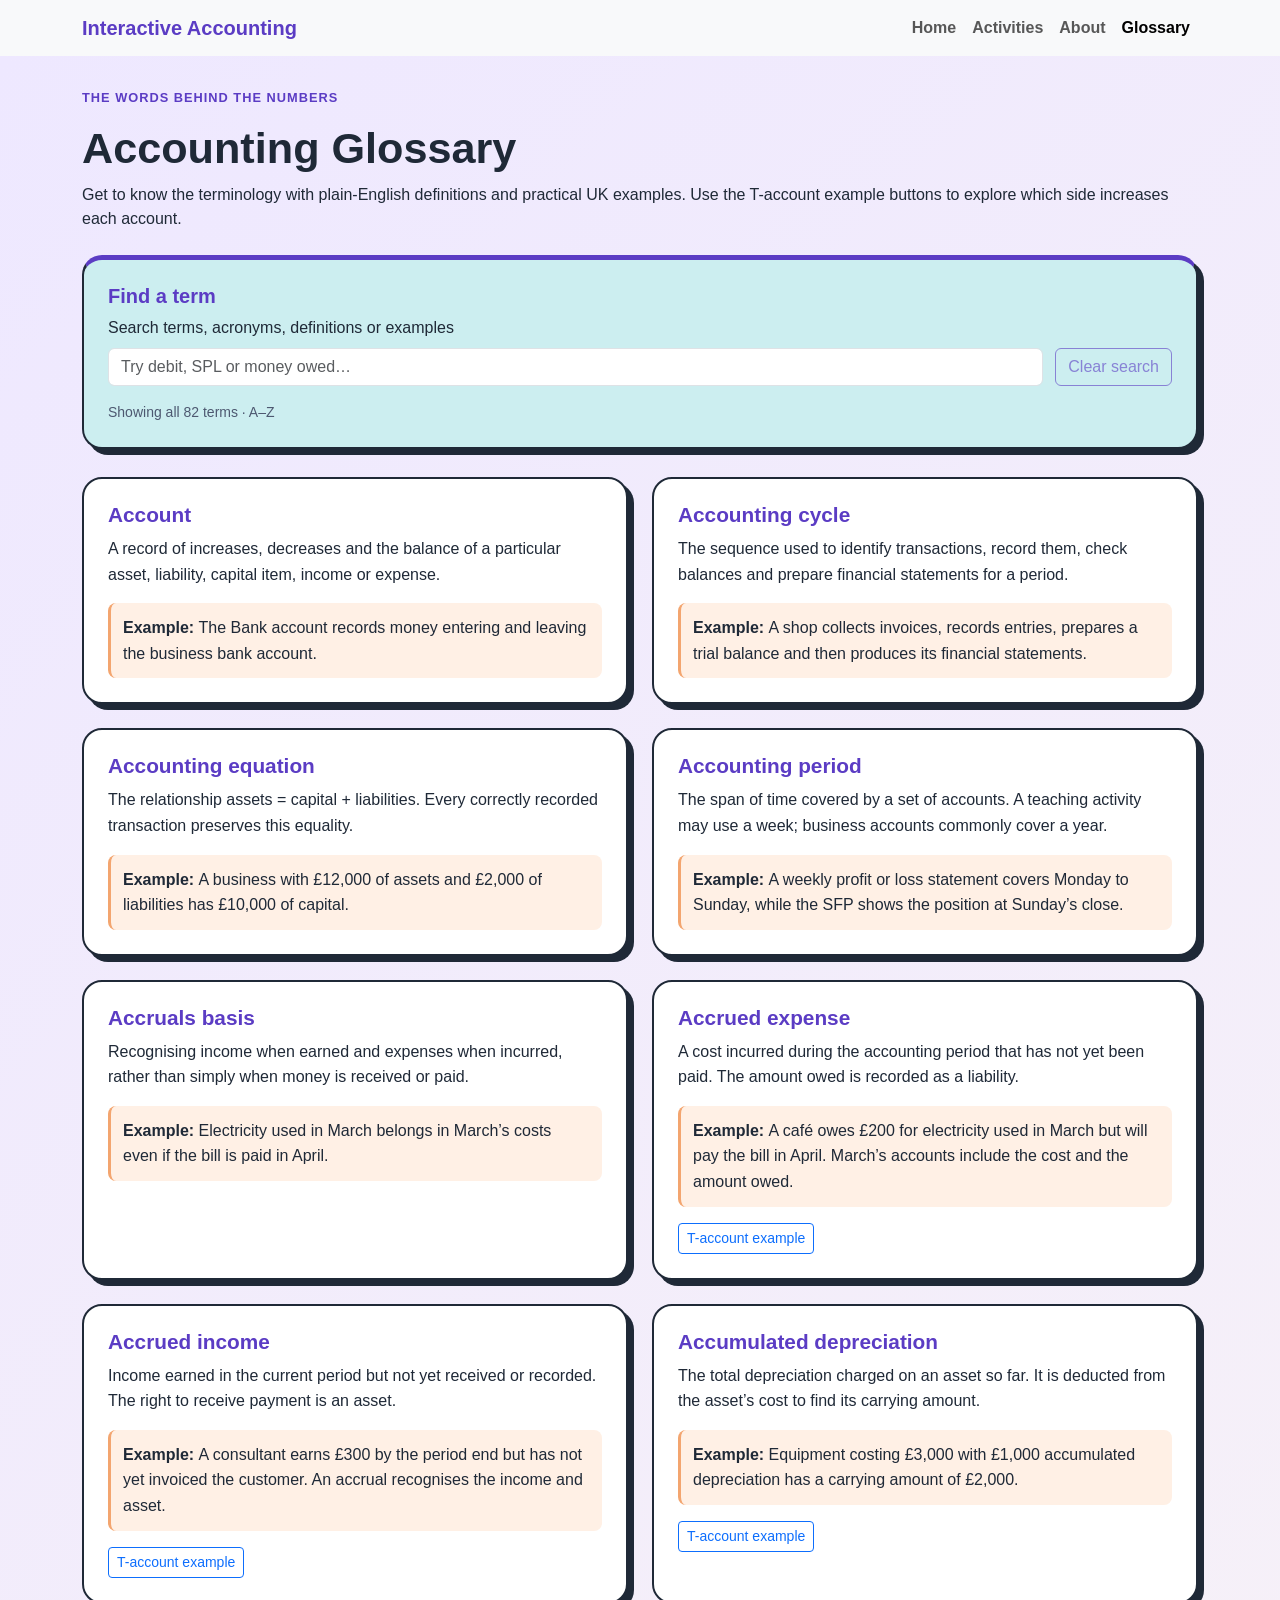
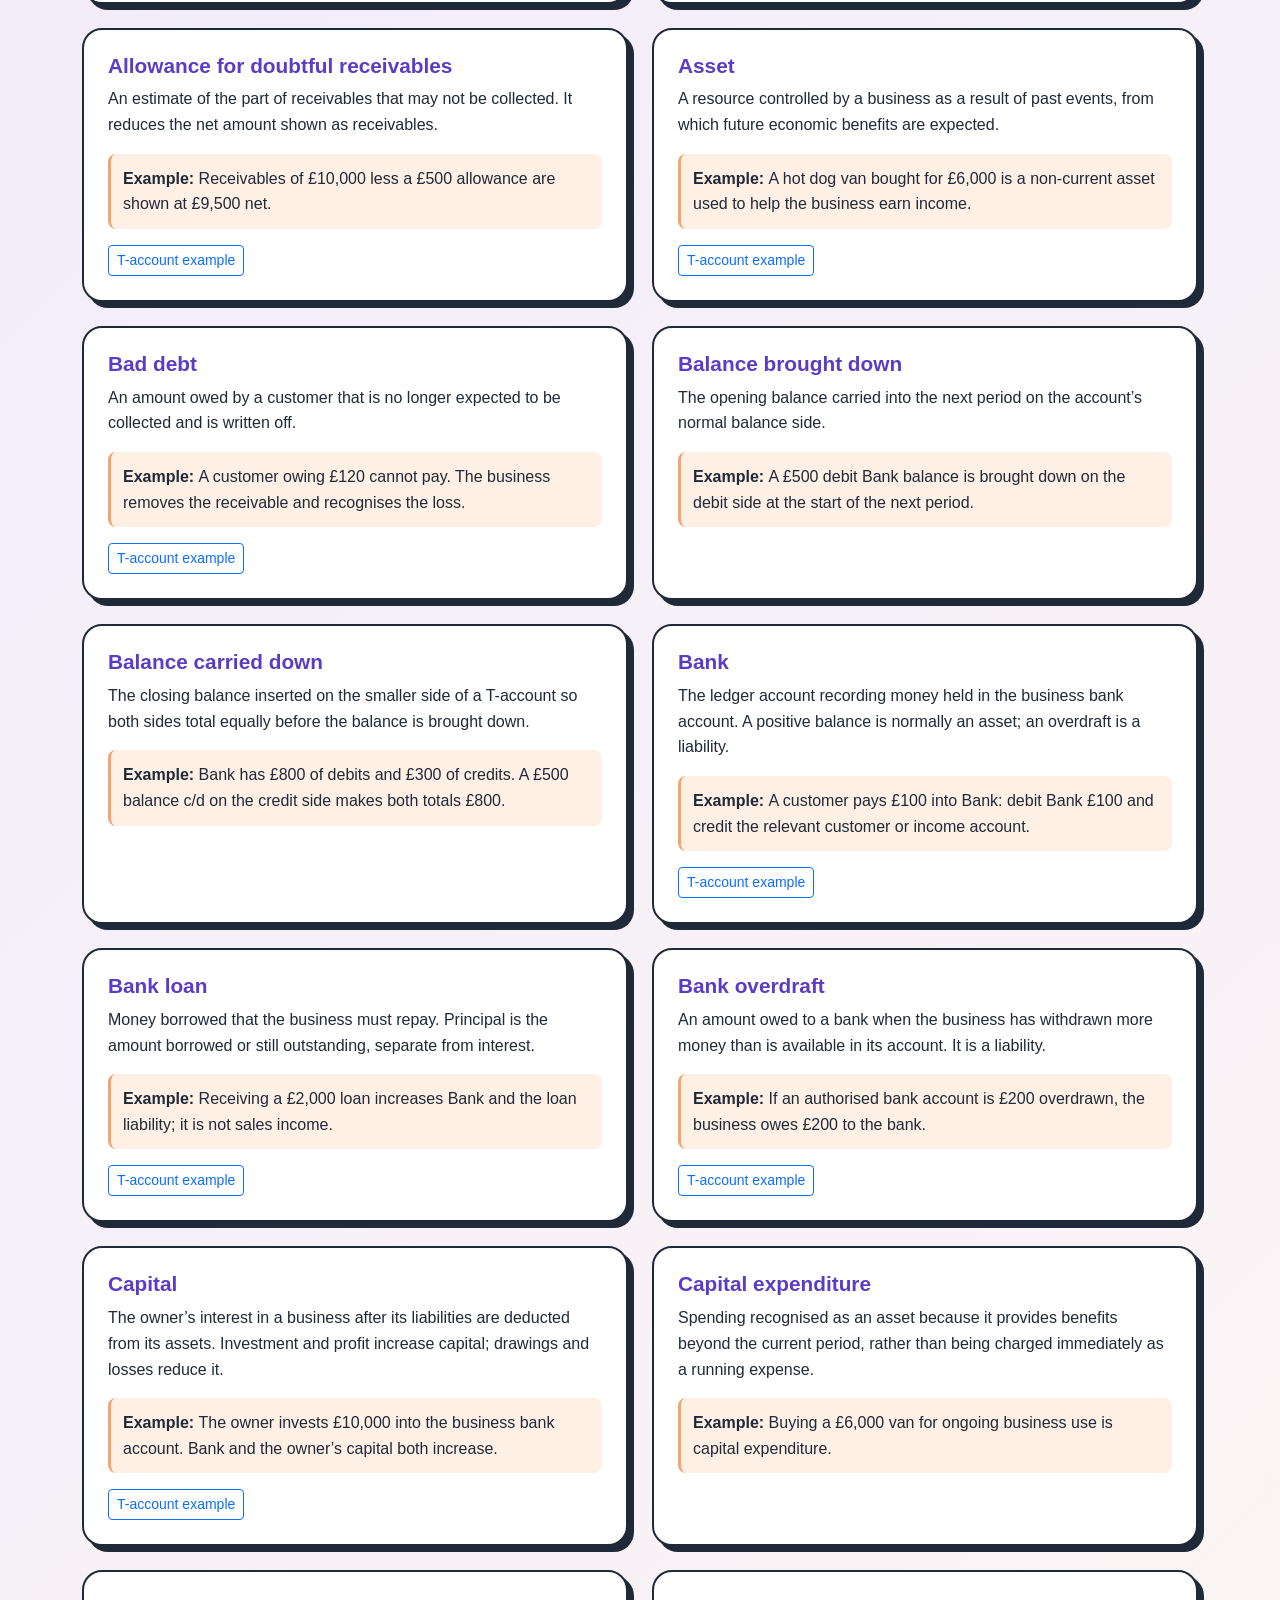
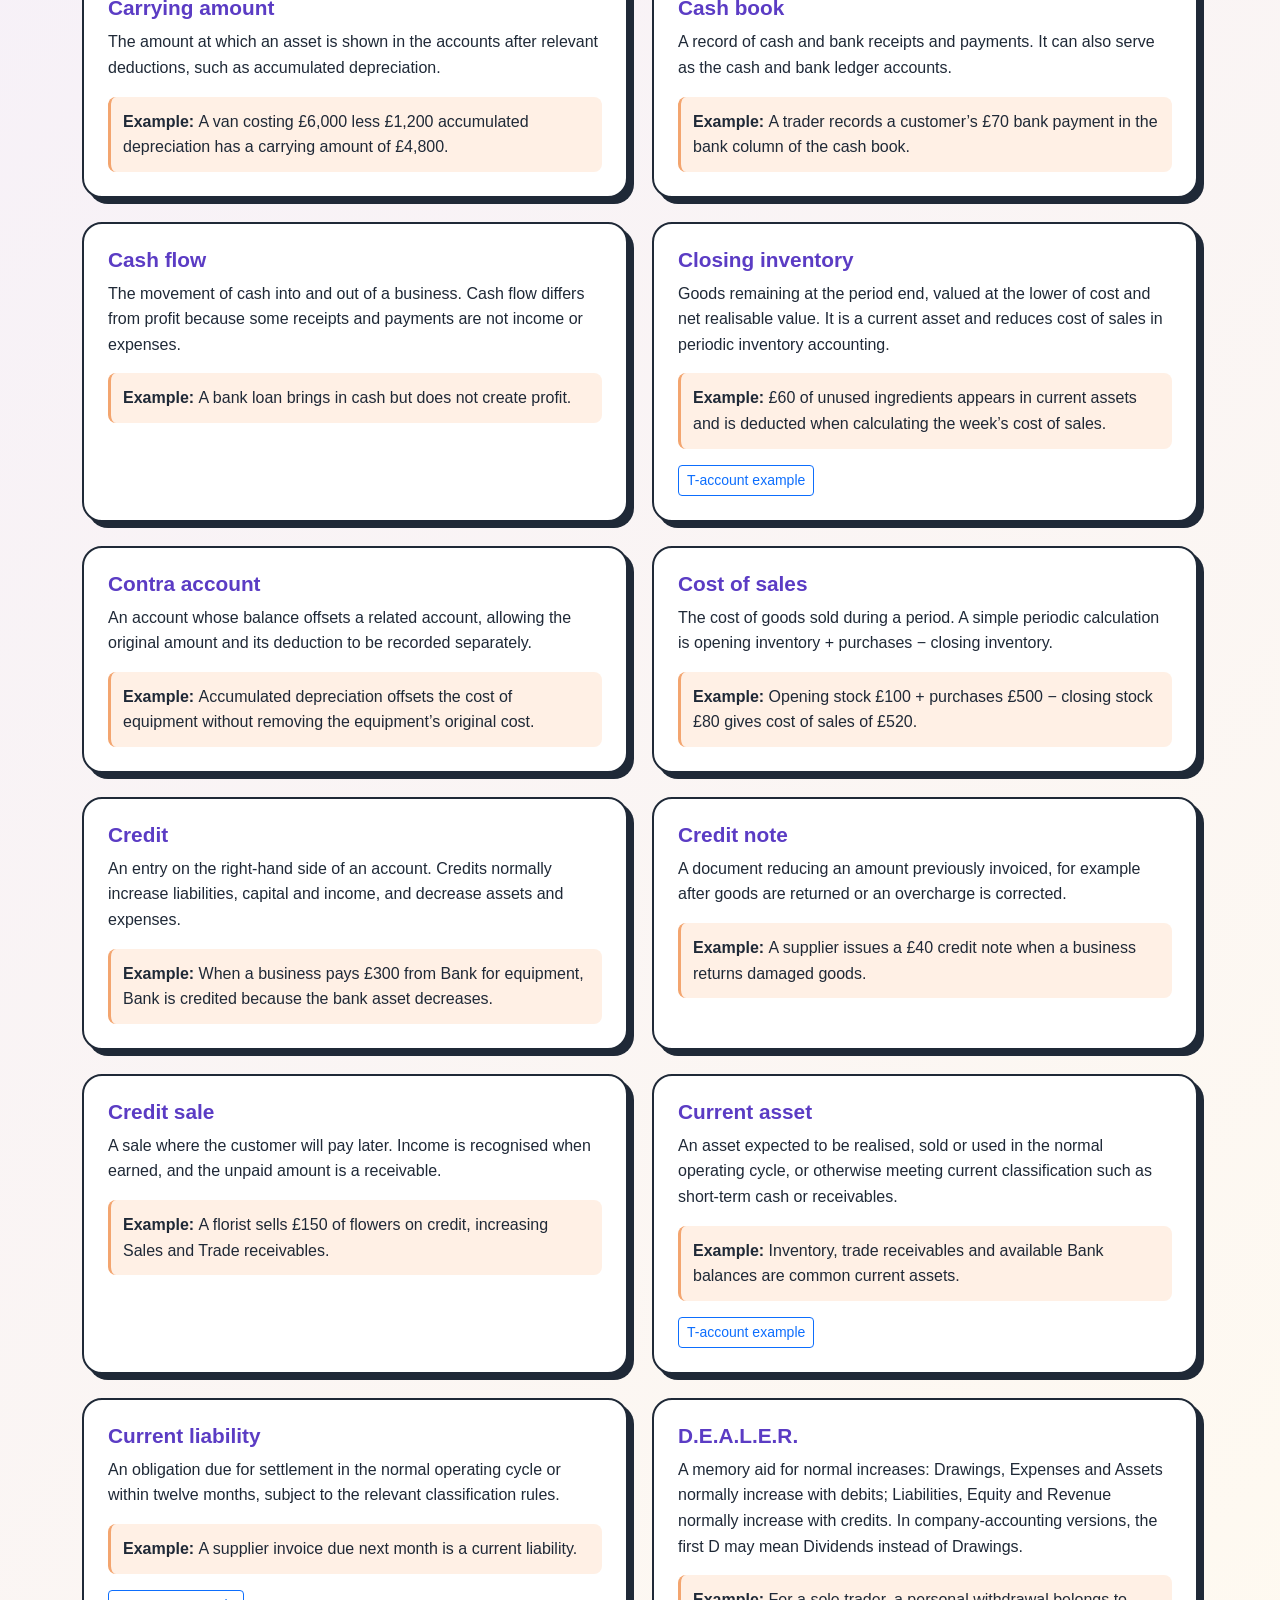
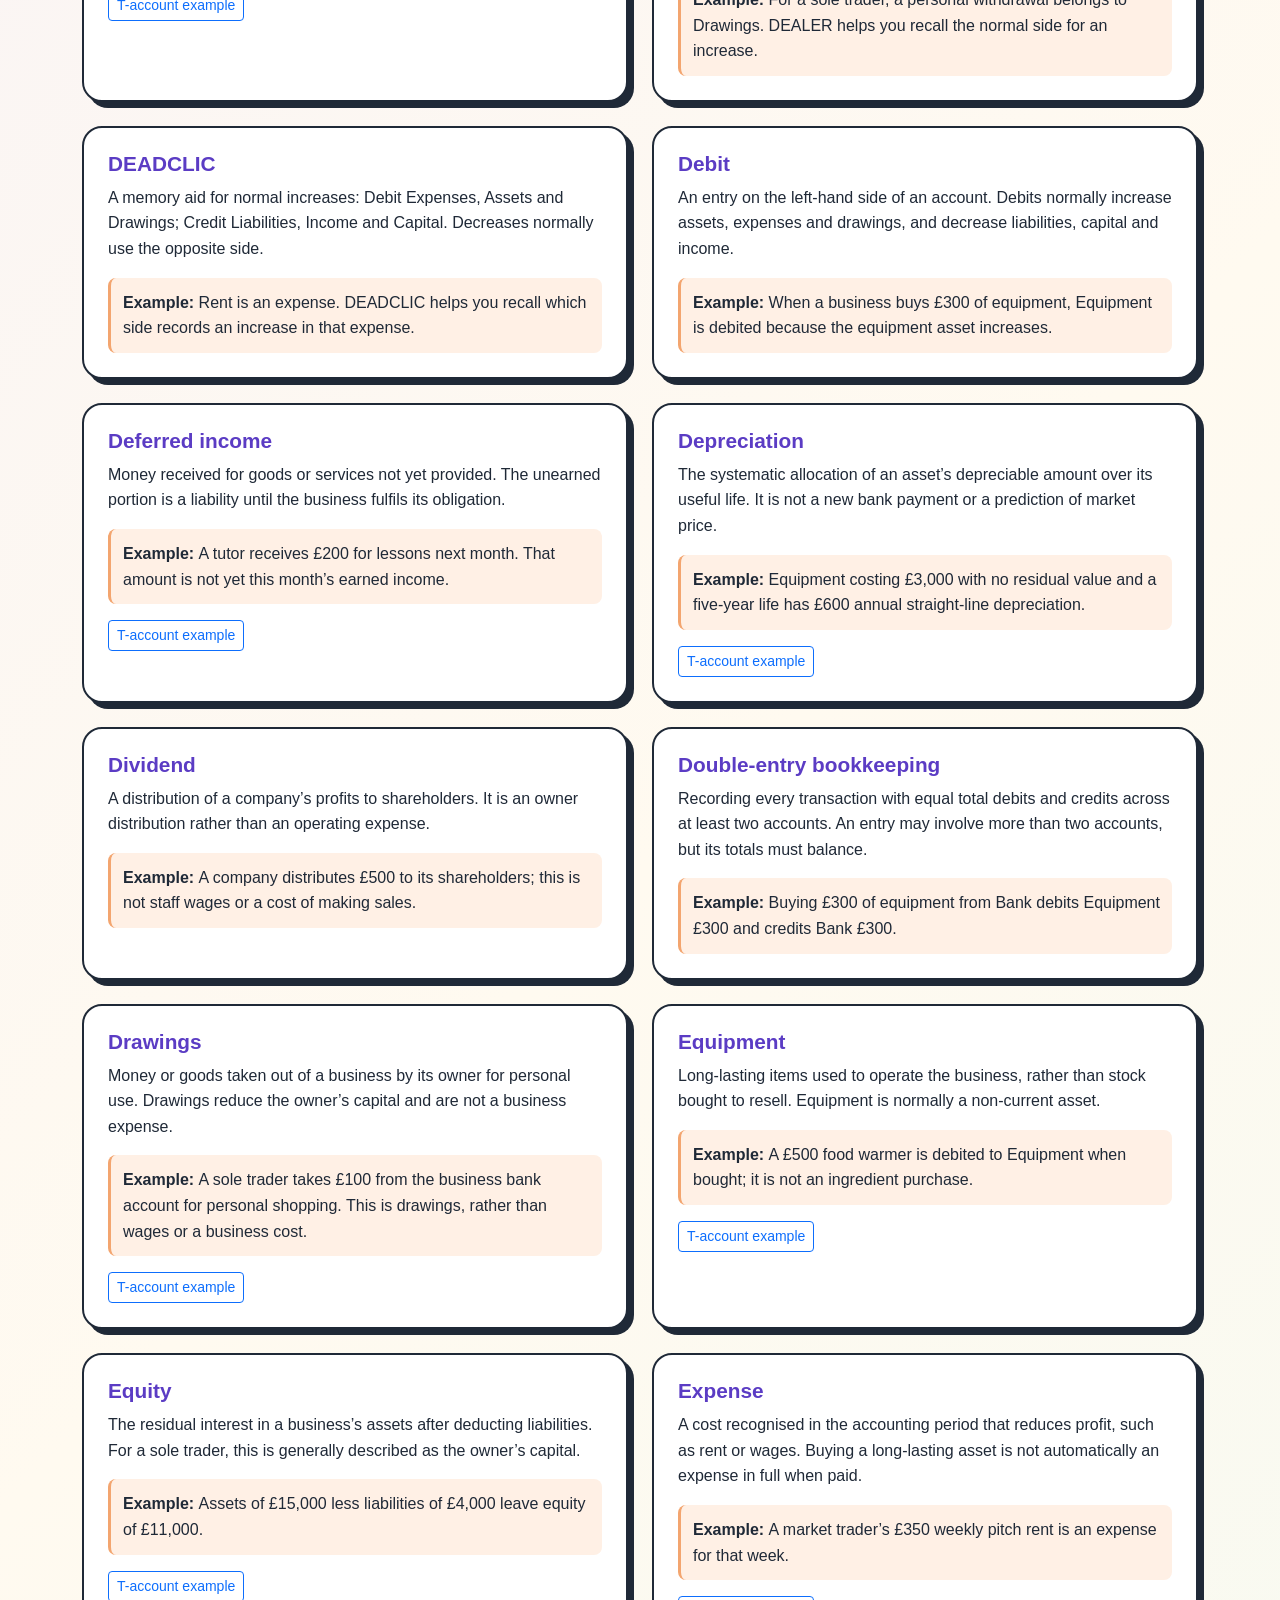
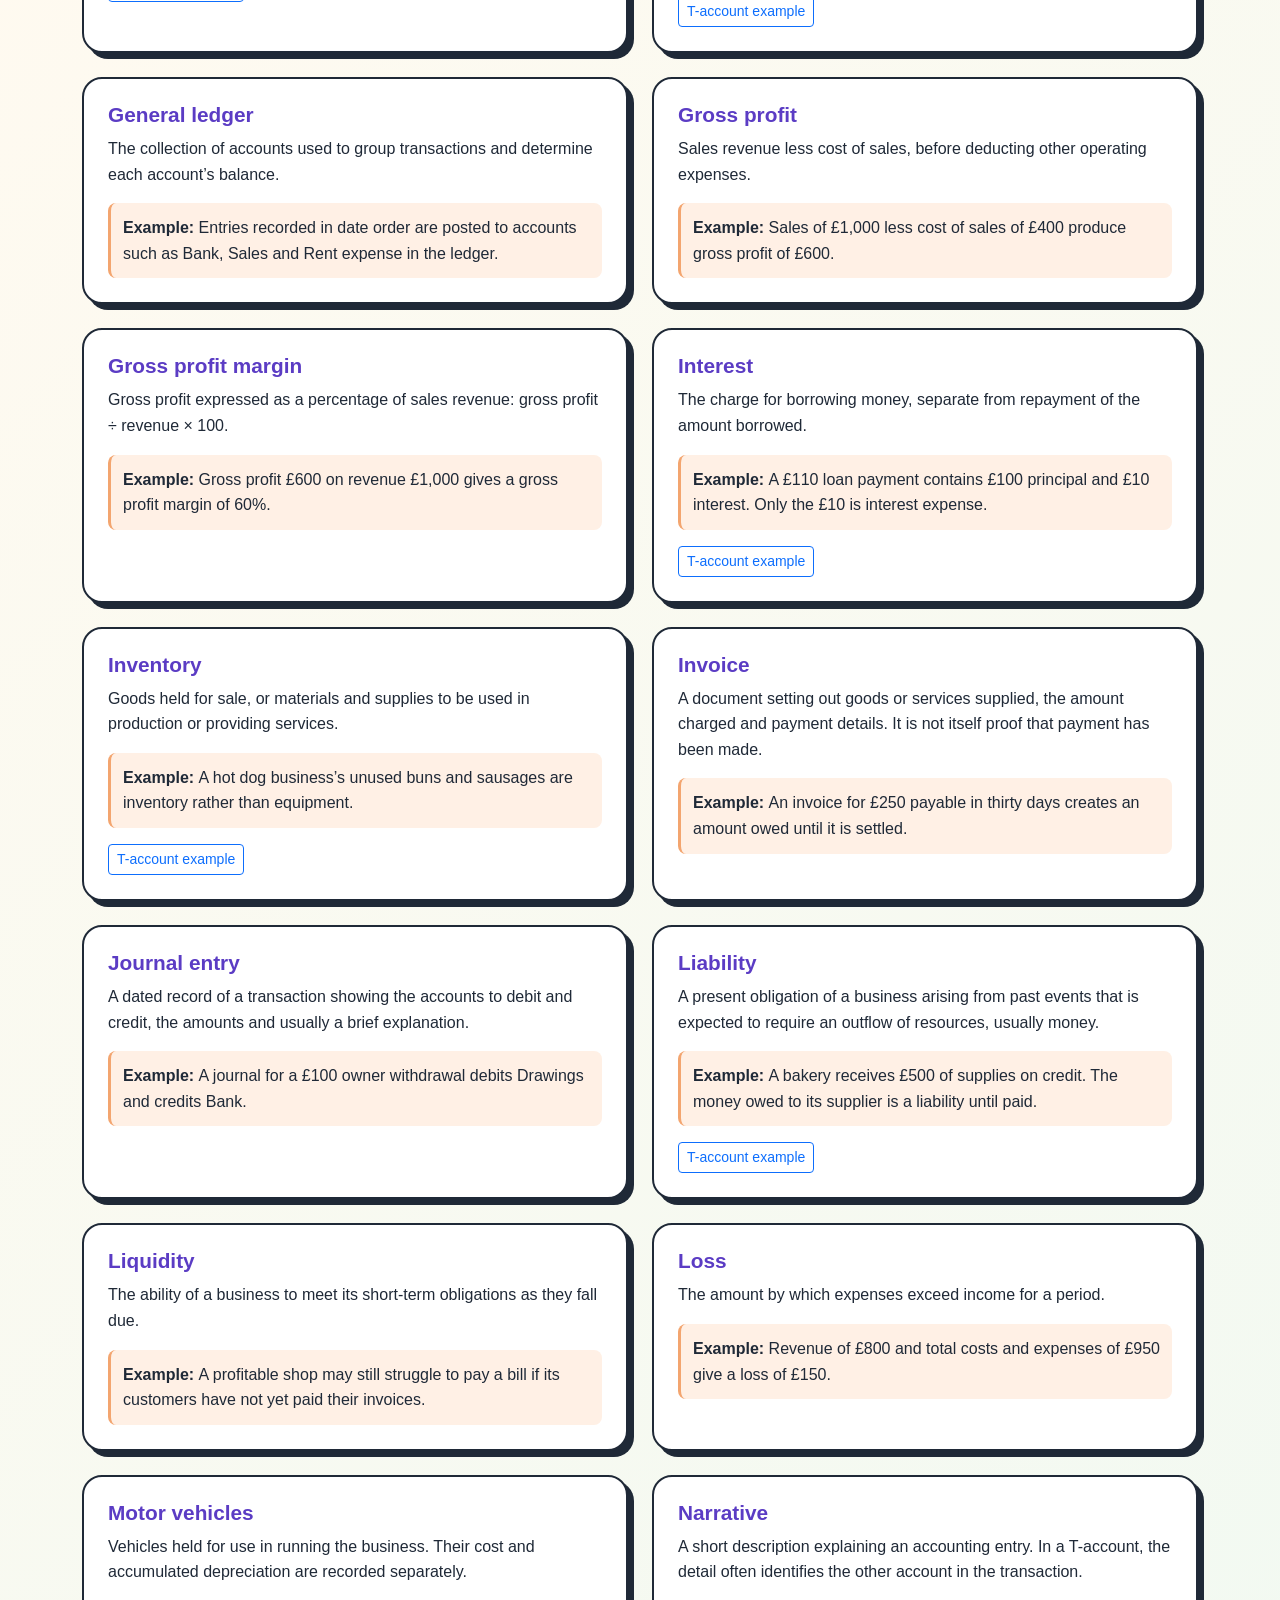
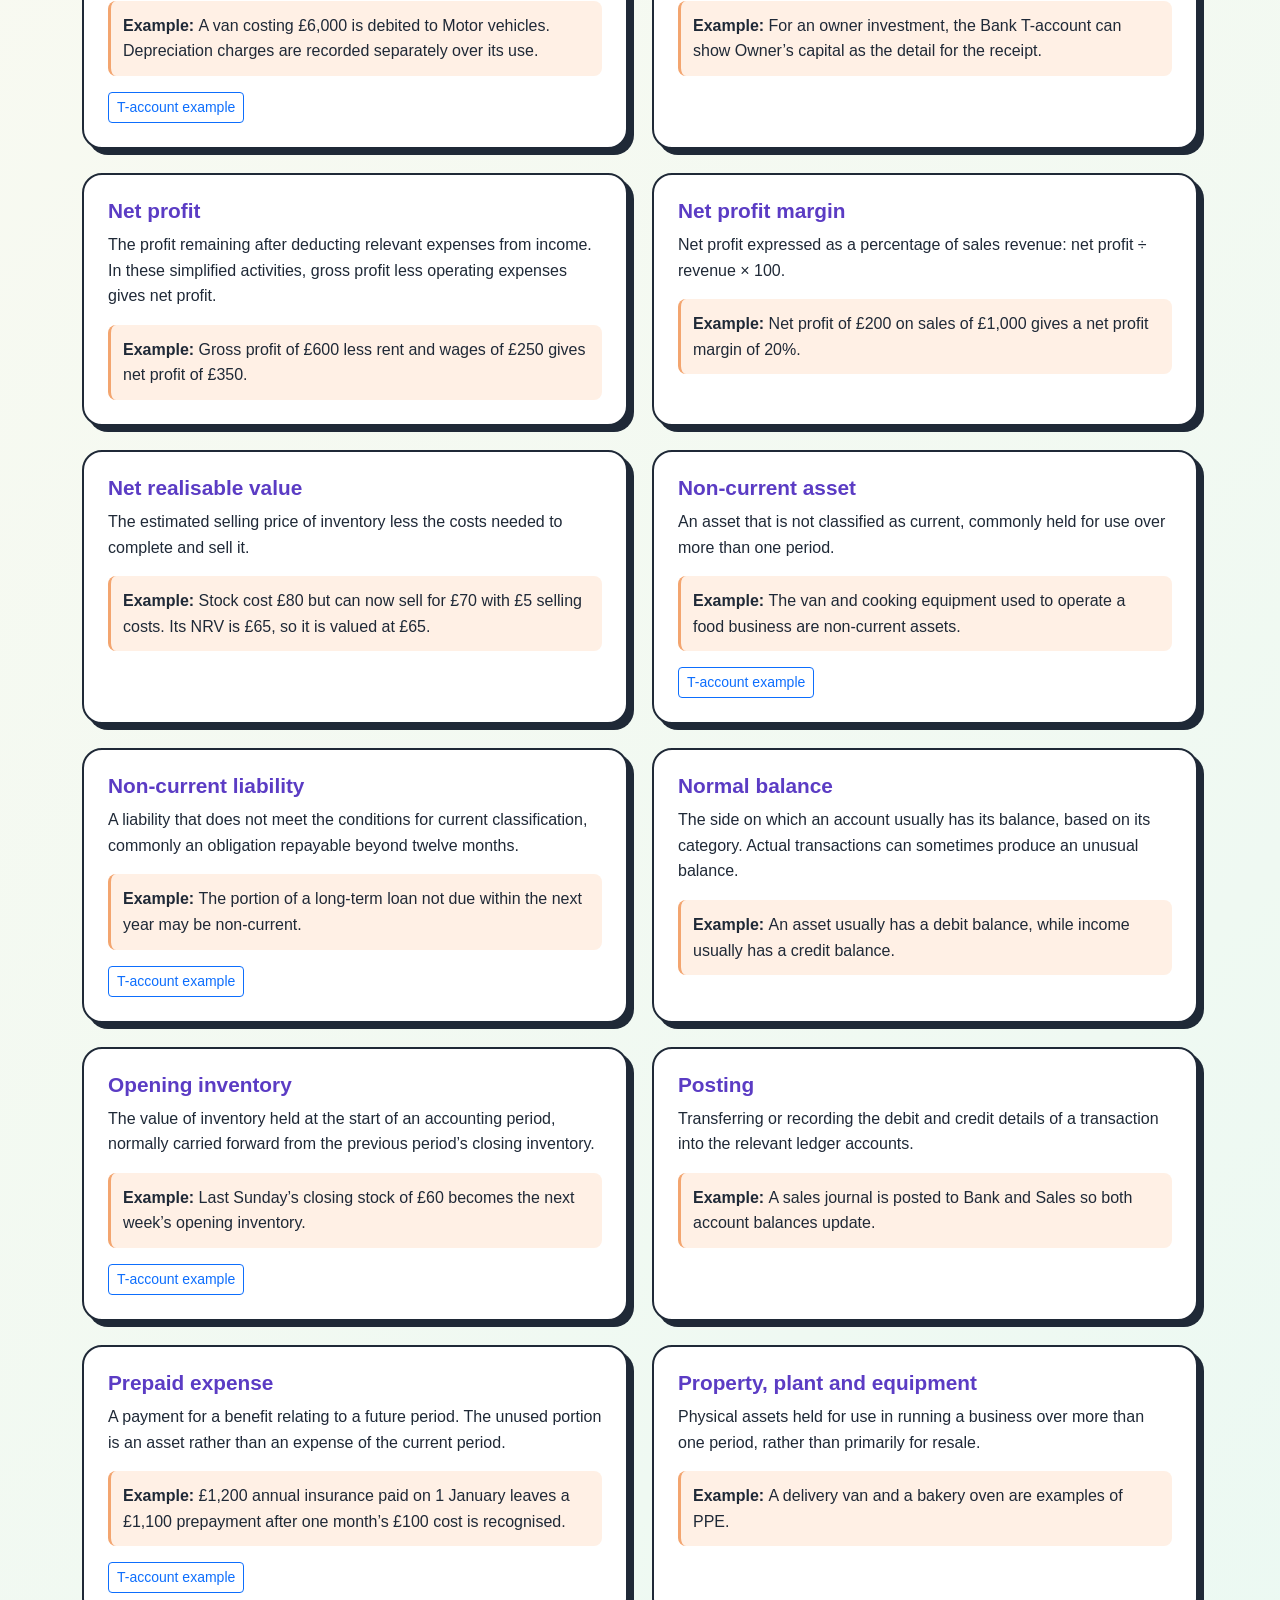
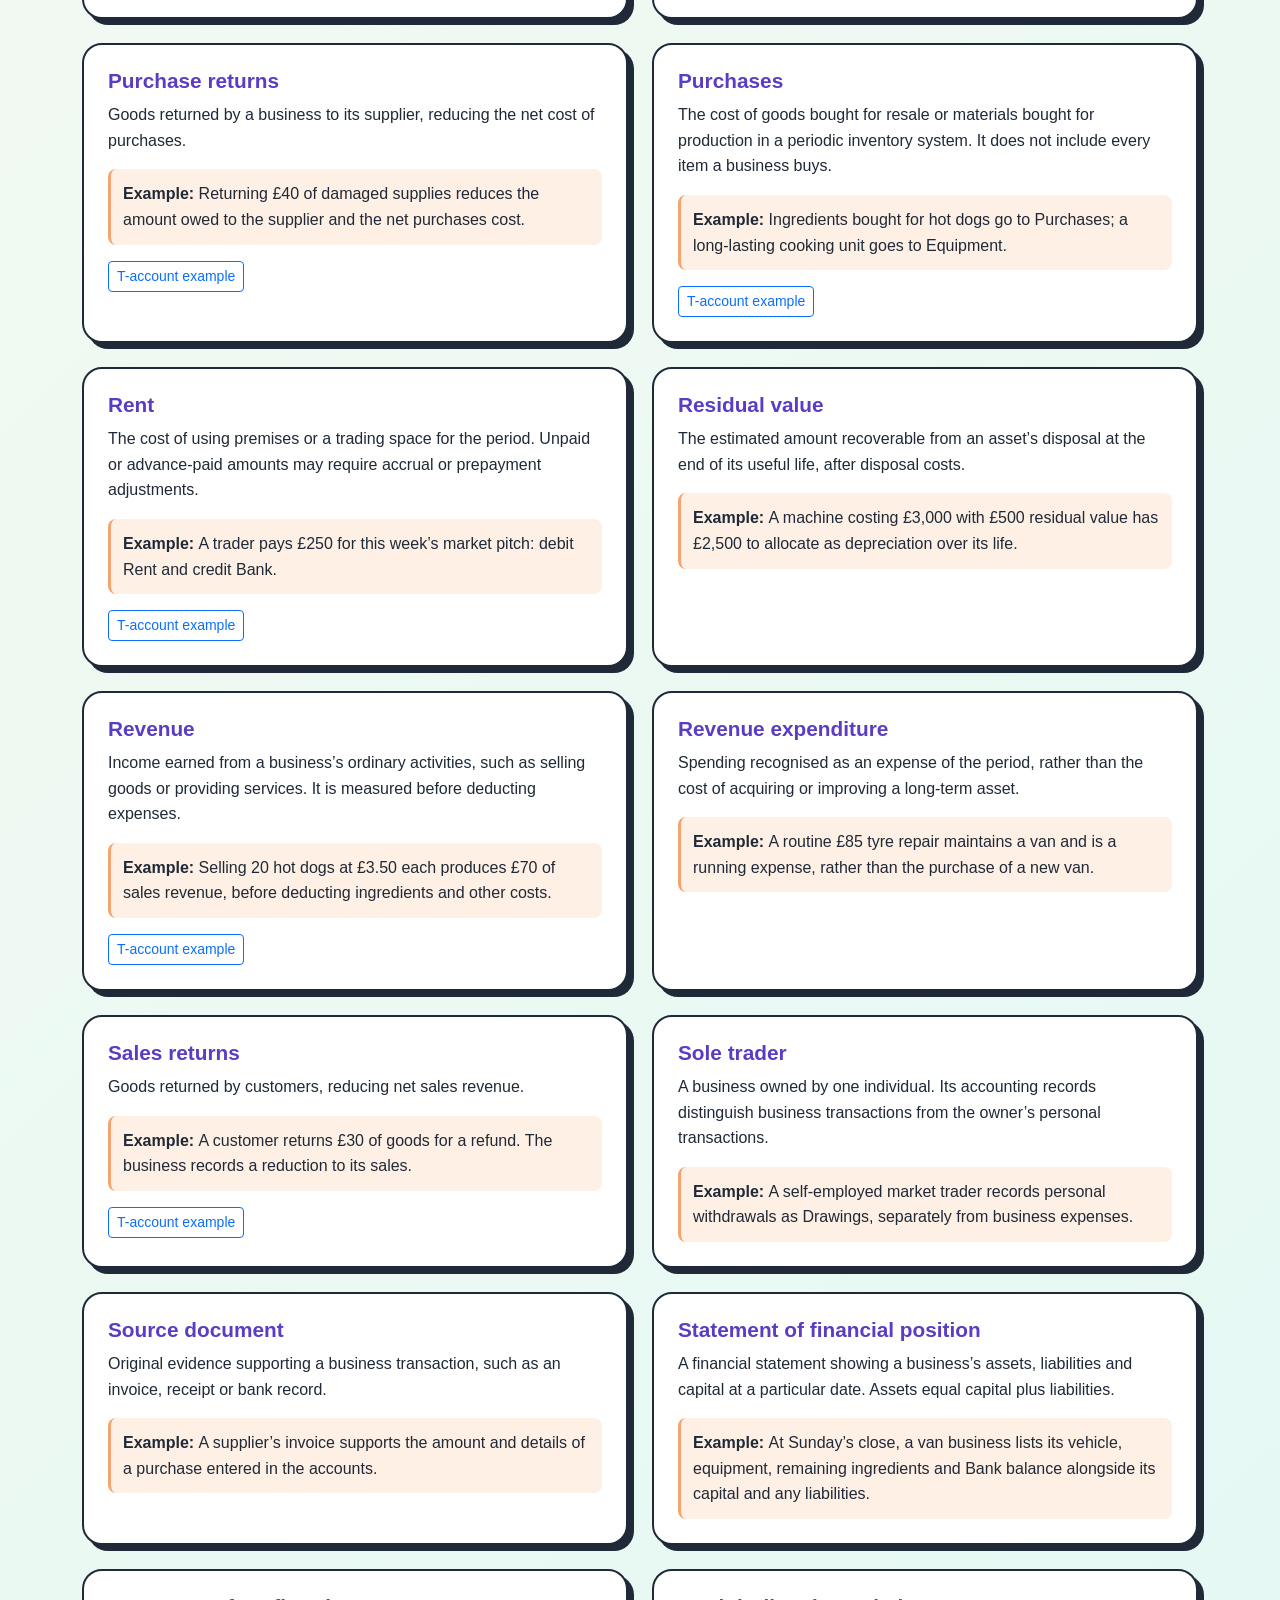
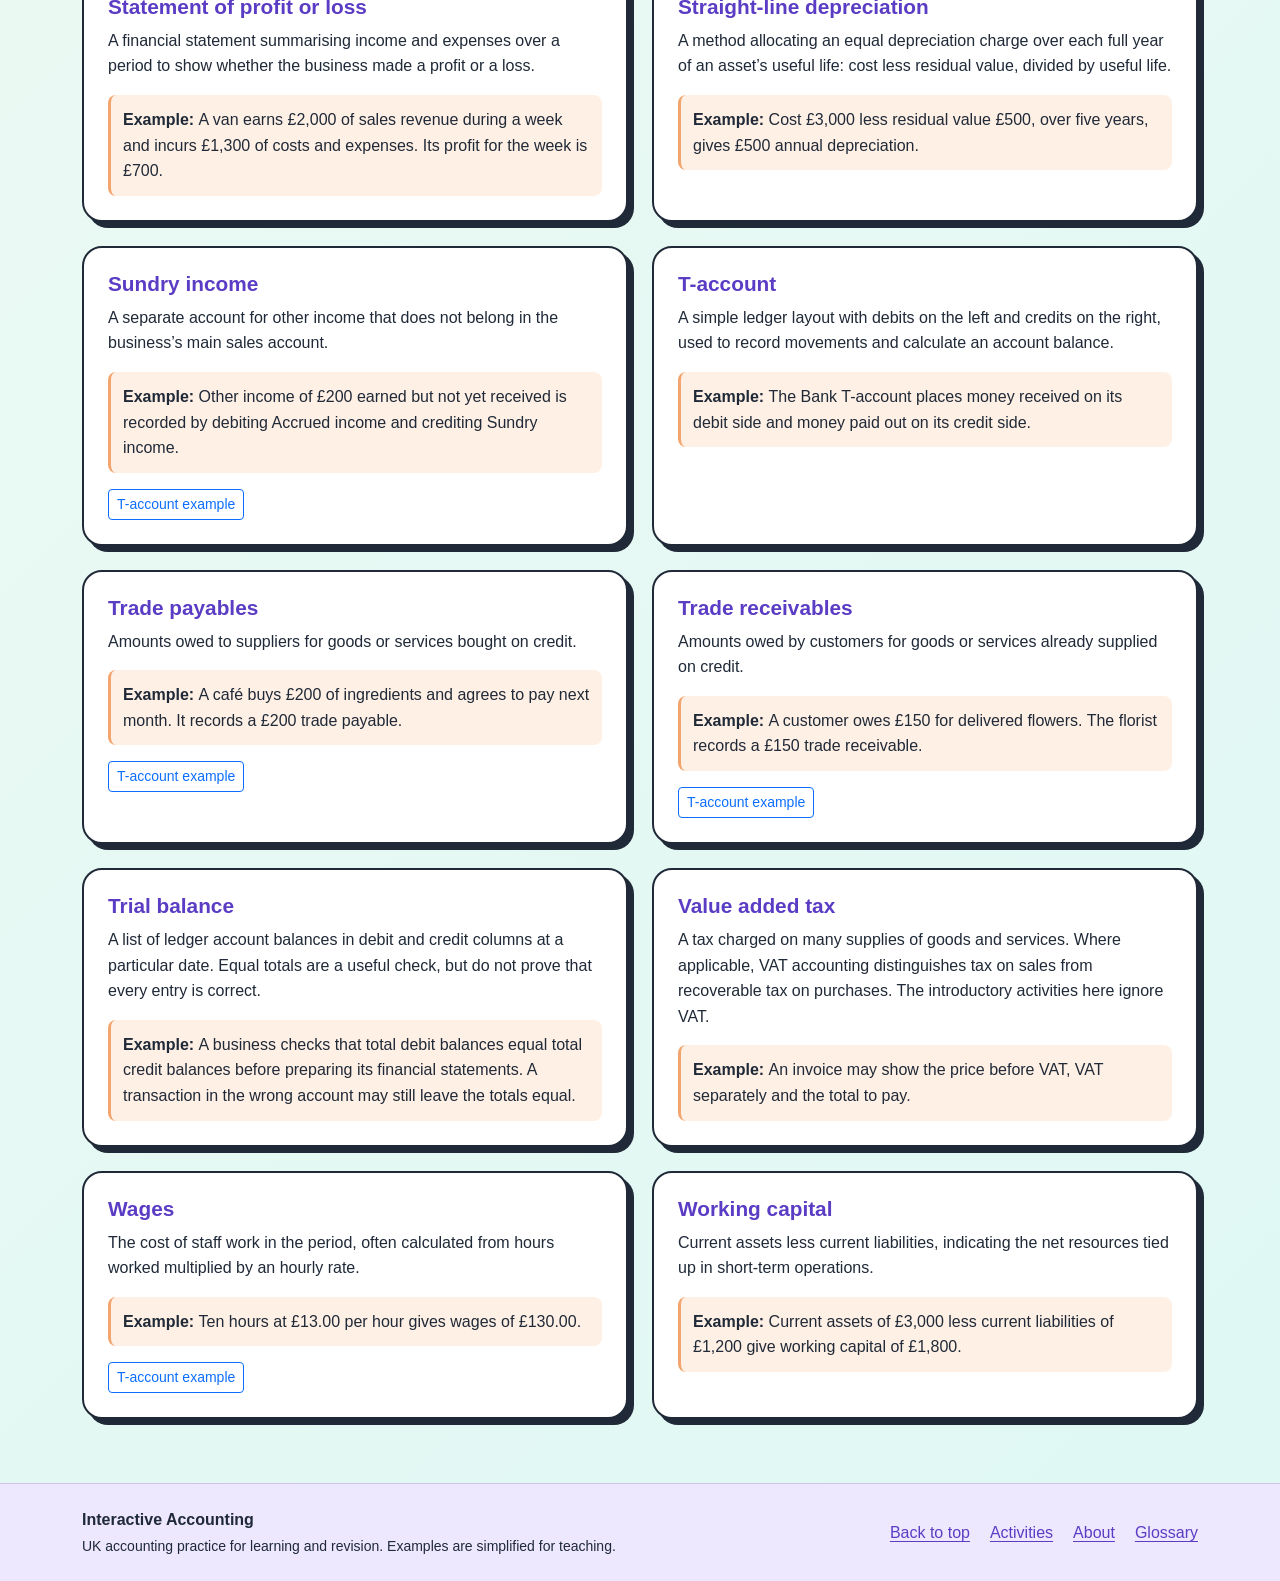
==== commit cba79f04: "Improve Hot Dog Van activity across the board, better exercise, better achievements. Improve start a" ====
--- a/glossary.html
+++ b/glossary.html
@@ -7,7 +7,7 @@
     <link rel="icon" type="image/svg+xml" href="assets/images/favicon.svg" />
     <link href="https://cdn.jsdelivr.net/npm/bootstrap@5.3.8/dist/css/bootstrap.min.css" rel="stylesheet" />
     <link rel="stylesheet" href="css/styles.css" />
-    <script src="js/glossary.js" defer></script>
+    <script src="js/glossary.js?v=20261117" defer></script>
   </head>
   <body class="site-page">
     <header>
@@ -33,7 +33,7 @@
         <header class="mb-4">
           <p class="hero-eyebrow">THE WORDS BEHIND THE NUMBERS</p>
           <h1>Accounting Glossary</h1>
-          <p class="mb-0">Get to know the terminology with plain-English definitions and practical UK examples.</p>
+          <p class="mb-0">Get to know the terminology with plain-English definitions and practical UK examples. Use the T-account example buttons to explore which side increases each account.</p>
         </header>
         <section class="glossary-search-panel" aria-labelledby="glossary-search-title">
           <h2 id="glossary-search-title" class="h5 fw-bold">Find a term</h2>
@@ -66,6 +66,11 @@
         </nav>
       </div>
     </footer>
+    <dialog id="glossary-account-dialog" aria-labelledby="glossary-account-title">
+      <h2 id="glossary-account-title" class="h4" tabindex="-1"></h2>
+      <div id="glossary-account-content"></div>
+      <button id="glossary-account-close" class="btn btn-primary mt-3" type="button">Close T-account</button>
+    </dialog>
     <button id="glossary-back-top" class="back-top-button" type="button" aria-label="Back to top" title="Back to top" hidden>
       <span aria-hidden="true">↑</span>
     </button>
--- a/css/styles.css
+++ b/css/styles.css
@@ -70,6 +70,12 @@
 .glossary-card p { line-height: 1.6; }
 .glossary-example { background: #fff0e5; border-left: 3px solid #f3a56f; border-radius: 8px; padding: 12px; margin-bottom: 0; }
 .glossary-empty { background: white; }
+#glossary-account-dialog { width: min(600px, calc(100vw - 32px)); max-height: 85dvh; overflow: auto; padding: 24px; border: 2px solid #1f2937; border-radius: 20px; background: white; }
+#glossary-account-dialog::backdrop { background: #1f293799; }
+.glossary-t-account { display: grid; grid-template-columns: repeat(2, minmax(0, 1fr)); border-top: 3px solid #1f2937; margin-top: 20px; }
+.glossary-t-account > div { padding: 16px 12px; }
+.glossary-t-account > div + div { border-left: 2px solid #1f2937; }
+.glossary-increase { background: #dff8f4; border-radius: 8px; padding: 8px; font-weight: 700; color: #14523c; }
 .back-top-button {
   position: fixed;
   right: max(20px, calc((100vw - 1320px) / 4 - 32px), env(safe-area-inset-right));
@@ -311,6 +317,7 @@
 }
 
 .activity-card .activity-link > span:first-child { flex-shrink: 0; }
+.activity-card .activity-link { border: 2px solid #1f2937; border-radius: 10px; padding: 8px 10px; }
 
 .activity-card .activity-link:focus-visible {
   outline: 3px solid #5b3cc4;
@@ -581,7 +588,8 @@
   margin-top: 18px;
 }
 .blitz-question-panel .blitz-account { margin-top: 0; }
-.blitz-question-panel .question-amount { color: #452b9e; font-size: 1.3rem; margin-bottom: 8px; }
+.blitz-question-panel .question-amount { color: #452b9e; font-size: clamp(1.5rem, 3vw, 2.2rem); margin-bottom: 8px; }
+.journal-actions #new-transaction { margin-left: auto; order: 1; }
 .blitz-page .answer-button { background: #5b3cc4; color: white; }
 .blitz-page .answer-button:hover { background: #452b9e; }
 .blitz-page .answer-button small { display: block; font-size: 0.8rem; margin-top: 4px; }
@@ -2027,12 +2035,18 @@
   color: #1f2937;
 }
 #van-achievement-dialog::backdrop { background: #1f293799; }
+#van-achievement-dialog { overflow: hidden; }
+#van-achievement-heading { padding-right: 48px; }
+#van-achievement-guide { max-height: calc(85dvh - 130px); overflow-y: auto; padding-right: 6px !important; }
+#van-close-achievements { position: absolute; top: 12px; right: 12px; width: 44px; height: 44px; padding: 0; border-radius: 50%; background: #5b3cc4; border: 2px solid #1f2937; color: white; font-size: 2rem; line-height: 1; }
+#van-close-achievements:hover { background: #ffcaa7; color: #1f2937; }
 #van-achievement-guide { list-style: none; padding: 0; display: grid; gap: 12px; }
 .van-achievement-card { display: grid; grid-template-columns: 64px minmax(0, 1fr); gap: 14px; padding: 14px; border: 1px solid #bdb3d7; border-radius: 12px; background: #fff; }
 .van-achievement-card.is-unlocked { border-color: #5b3cc4; background: #f0ebff; }
 .van-achievement-card p { margin: 4px 0 8px; }
 .van-achievement-picture { position: relative; align-self: start; display: grid; place-items: center; background: #e6dfff; border-radius: 12px; min-height: 64px; }
-.van-achievement-icon { font-size: 2rem; }
+.van-achievement-icon { display: block; width: 36px; height: 36px; object-fit: contain; }
+.is-unlocked .van-achievement-icon { filter: invert(25%) sepia(67%) saturate(1949%) hue-rotate(239deg) brightness(88%) contrast(91%); }
 .is-locked .van-achievement-icon { filter: grayscale(1); opacity: 0.45; }
 .van-achievement-lock { position: absolute; bottom: -4px; right: -4px; font-size: 1rem; }
 .van-achievement-tracker { font-size: 0.8rem; color: #524663; }
@@ -2043,18 +2057,33 @@
 #van-report-content .van-trial-blank[data-filled="true"],
 #van-report-content .van-financial-slot[data-filled="true"] {
   background: var(--van-primary, #5b3cc4);
-  border: 1px solid var(--van-primary, #5b3cc4);
+  border: 2px solid #1f2937;
   color: var(--van-primary-ink, white);
   opacity: 1;
 }
 #van-report-content .van-trial-blank[data-filled="true"]:hover,
 #van-report-content .van-financial-slot[data-filled="true"]:hover {
   background: var(--van-accent, #f9bd47);
-  border-color: var(--van-accent, #f9bd47);
+  border-color: #1f2937;
   color: var(--van-accent-ink, #111111);
 }
 .van-achievement-button { border: 0; background: transparent; color: inherit; padding: 0; font: inherit; text-decoration: underline; cursor: pointer; }
 #van-report-tools[hidden] { display: none !important; }
+#van-report-dock {
+  position: sticky;
+  top: 8px;
+  z-index: 20;
+  background: #ffffff;
+  border: 2px solid #1f2937;
+  border-radius: 12px;
+  padding: 8px;
+  margin-bottom: 16px;
+}
+#van-report-tools { margin-bottom: 0 !important; }
+#van-trial-tray-host .van-trial-pool { max-height: 22dvh; overflow-y: auto; background: white; }
+#van-trial-tray-host[hidden] { display: none; }
+#van-report-content button,
+#van-report-content input { scroll-margin-top: 45vh; }
 .van-report-paper {
   background: white;
   color: #1f2937;
@@ -2086,15 +2115,17 @@
 .van-summary-reports .van-report-featured { padding: 17px 24px; font-size: 1.1rem; font-weight: 700; }
 #van-next-day { display: block; width: 100%; padding: 16px; font-size: 1.2rem; font-weight: 700; background: #5b3cc4; border-color: #5b3cc4; }
 #van-next-day:disabled { background: #e1d7ff; border-color: #e1d7ff; color: #635185; opacity: 1; }
+#van-next-day:not(:disabled):hover { background: #e1d7ff; border-color: #5b3cc4; color: #35235f; }
 #van-next-day[hidden] { display: none; }
 .hot-dog-page #van-day .hot-dog-panel,
 .hot-dog-page #van-report {
   background: color-mix(in srgb, var(--van-primary, #5b3cc4) 9%, white);
-  border-top: 5px solid var(--van-primary, #5b3cc4);
-  border-left: 5px solid var(--van-accent, #f9bd47);
-}
+  border: 2px solid #1f2937;
+  box-shadow: var(--panel-shadow), inset 0 5px 0 var(--van-primary, #5b3cc4), inset 5px 0 0 var(--van-accent, #f9bd47);
+}
+.hot-dog-page .van-day-banner { border: 2px solid #1f2937; box-shadow: var(--panel-shadow), inset 0 4px 0 var(--van-primary, #5b3cc4), inset 4px 0 0 var(--van-accent, #f9bd47); }
 .hot-dog-page .van-today-tiles > div,
-.hot-dog-page .van-summary-tiles > div { background: color-mix(in srgb, var(--van-accent, #f9bd47) 22%, white); }
+.hot-dog-page .van-summary-tiles > div { background: color-mix(in srgb, var(--van-accent, #f9bd47) 22%, white); border: 1px solid #7a8493; color: #1f2937; }
 
 .van-profit { color: #146c43 !important; }
 .van-loss { color: #a12622 !important; }
@@ -2120,6 +2151,15 @@
 .van-trial-blank[aria-pressed="true"] { background: #5b3cc4; color: white; border-style: solid; }
 .van-trial-blank:disabled { color: #1f2937; opacity: 1; }
 #van-report-content button[aria-pressed="true"] { background: #5b3cc4; color: white; }
+#van-report-content .van-trial-blank[data-filled="true"][aria-pressed="true"],
+#van-report-content .van-financial-slot[data-filled="true"]:hover,
+#van-trial-tray-host button[aria-pressed="true"],
+#van-report-content .van-trial-blank[data-filled="true"]:hover {
+  background: var(--van-selection, #5b3cc4);
+  color: var(--van-selection-ink, white);
+  outline: 3px solid #1f2937;
+  outline-offset: 2px;
+}
 
 .van-stat-strip {
   display: flex;
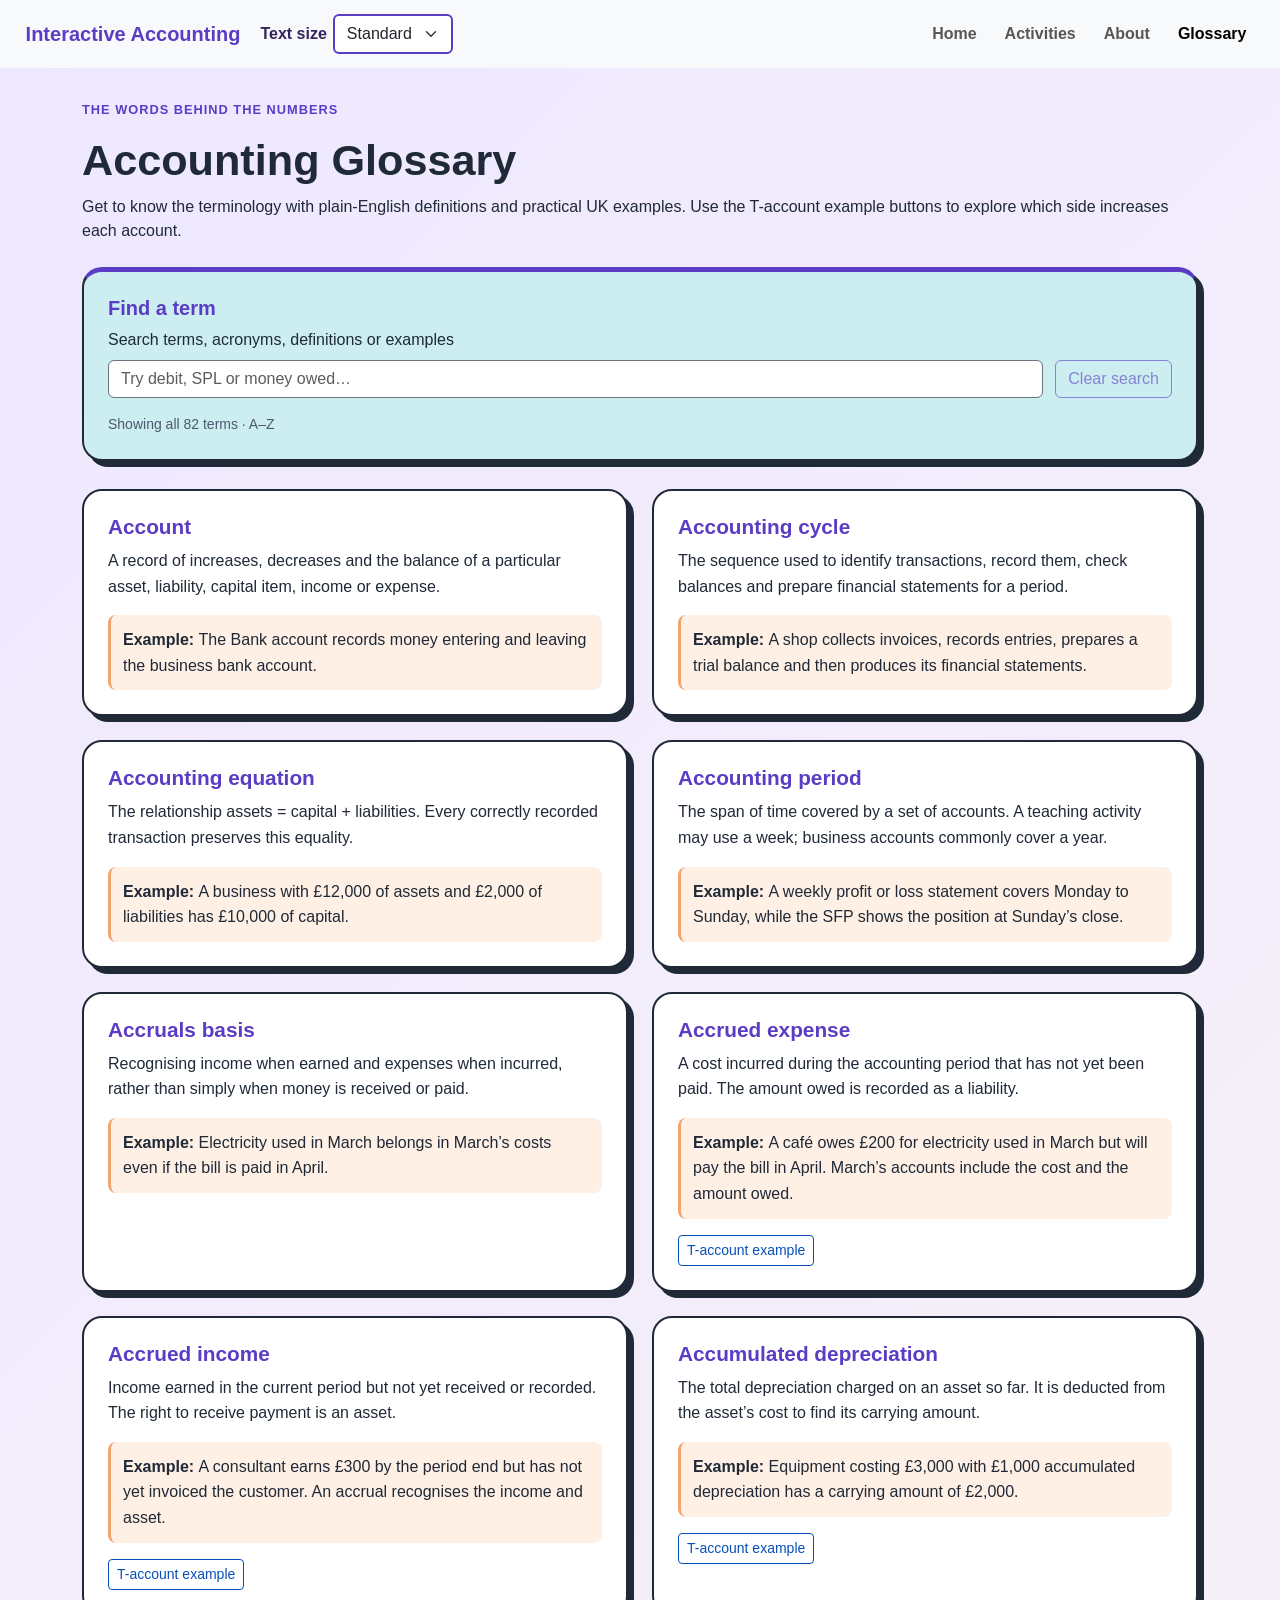
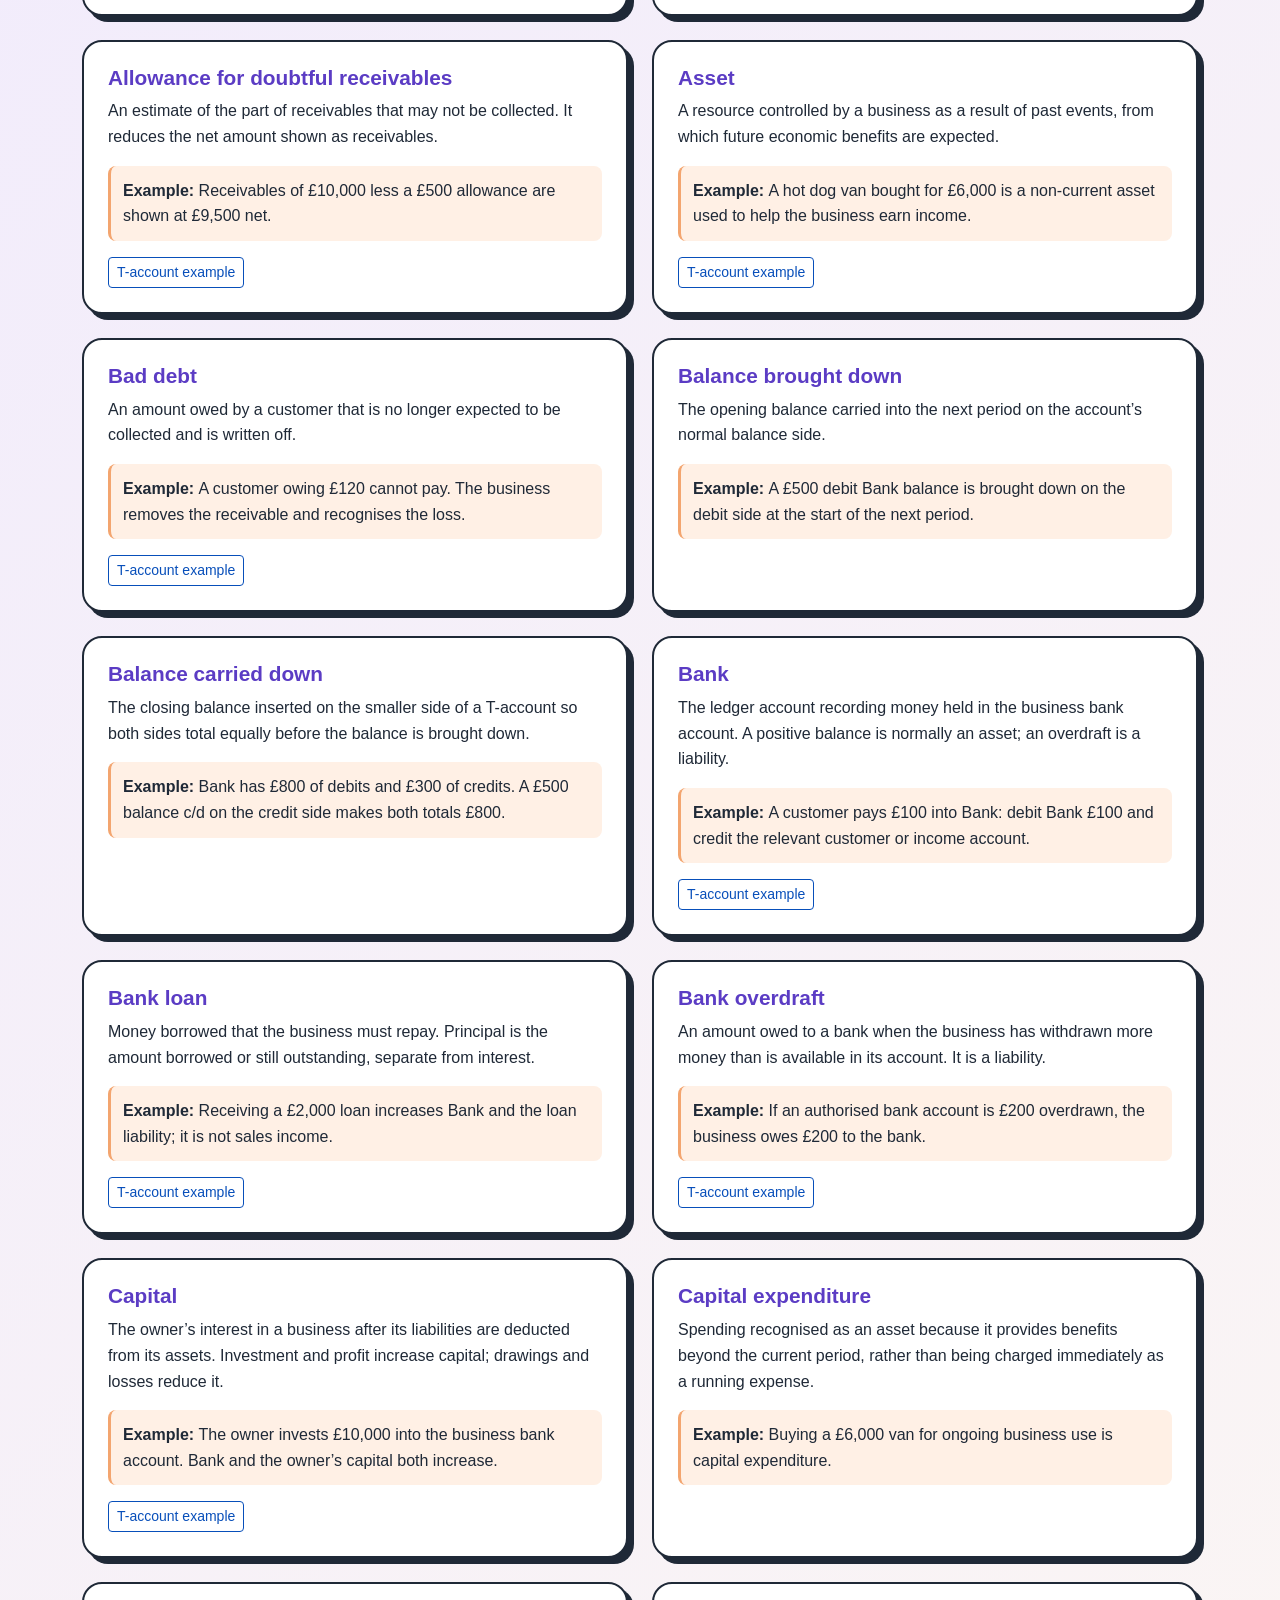
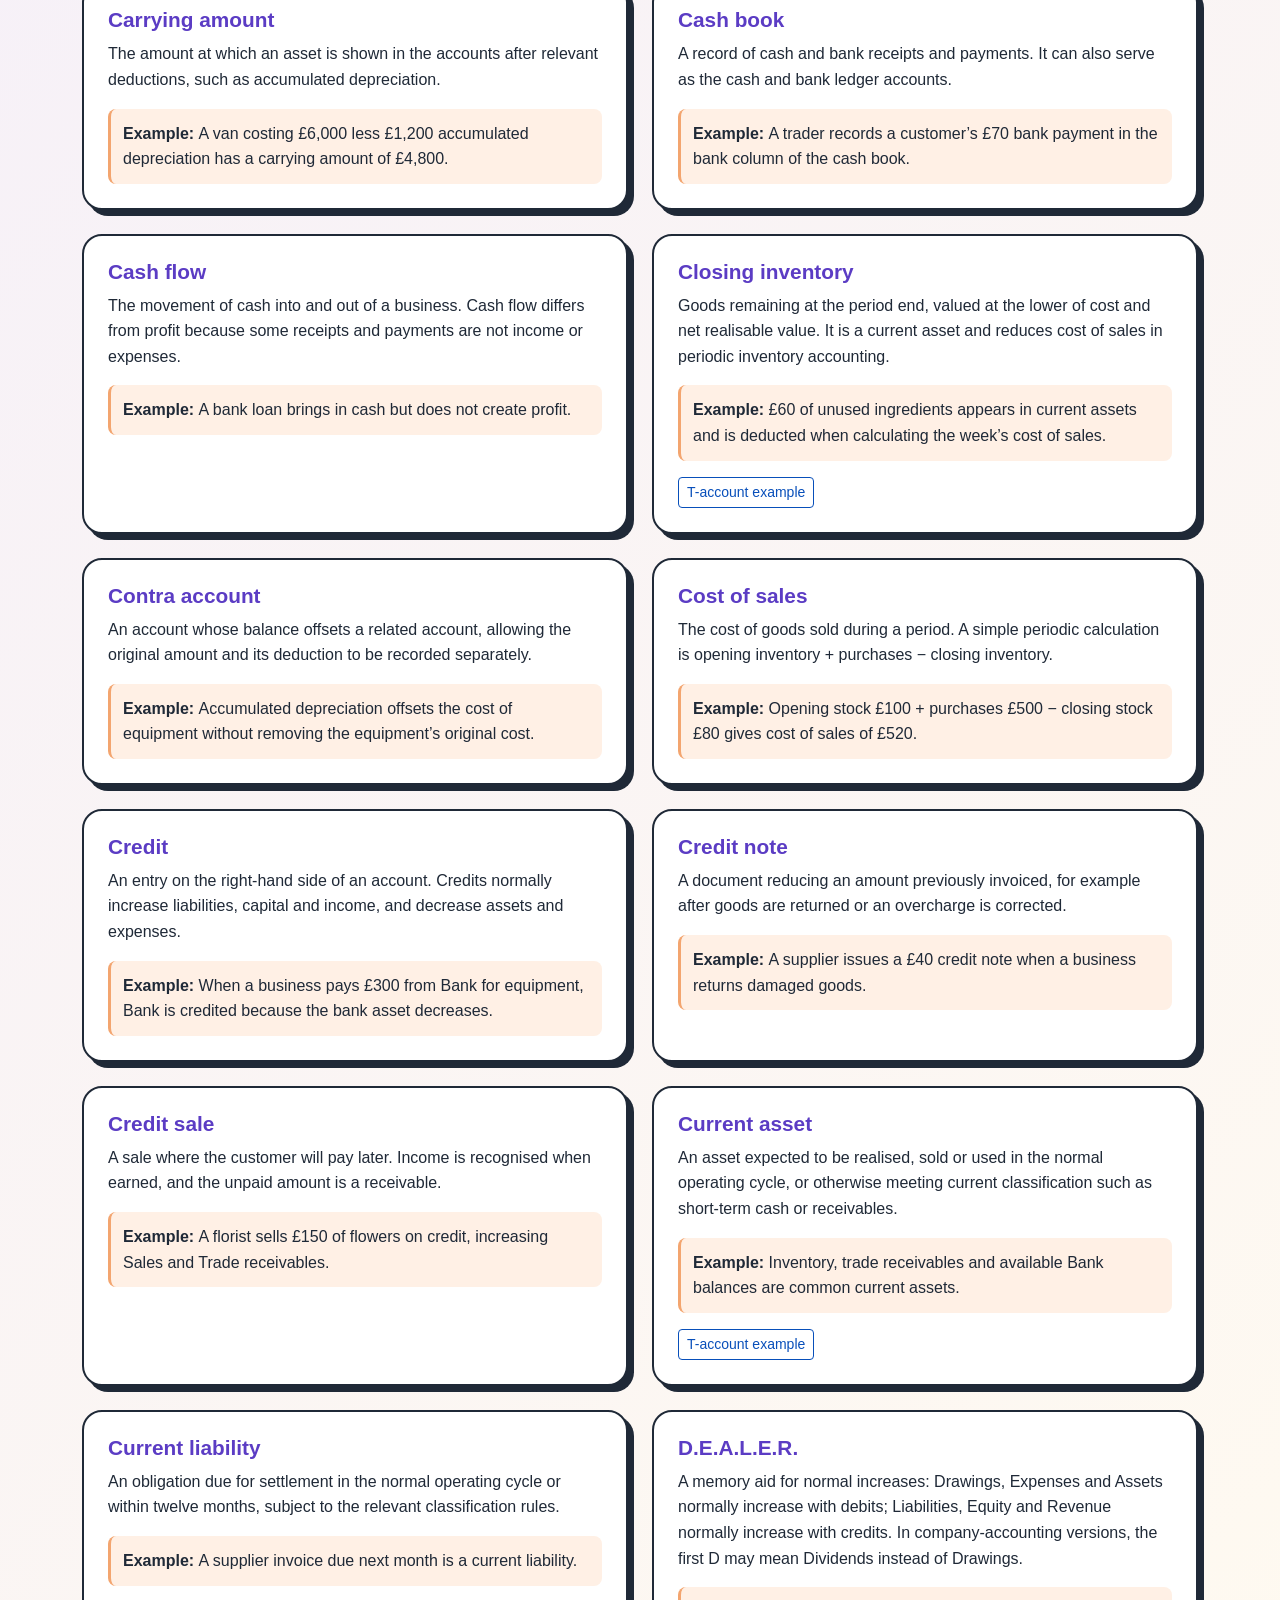
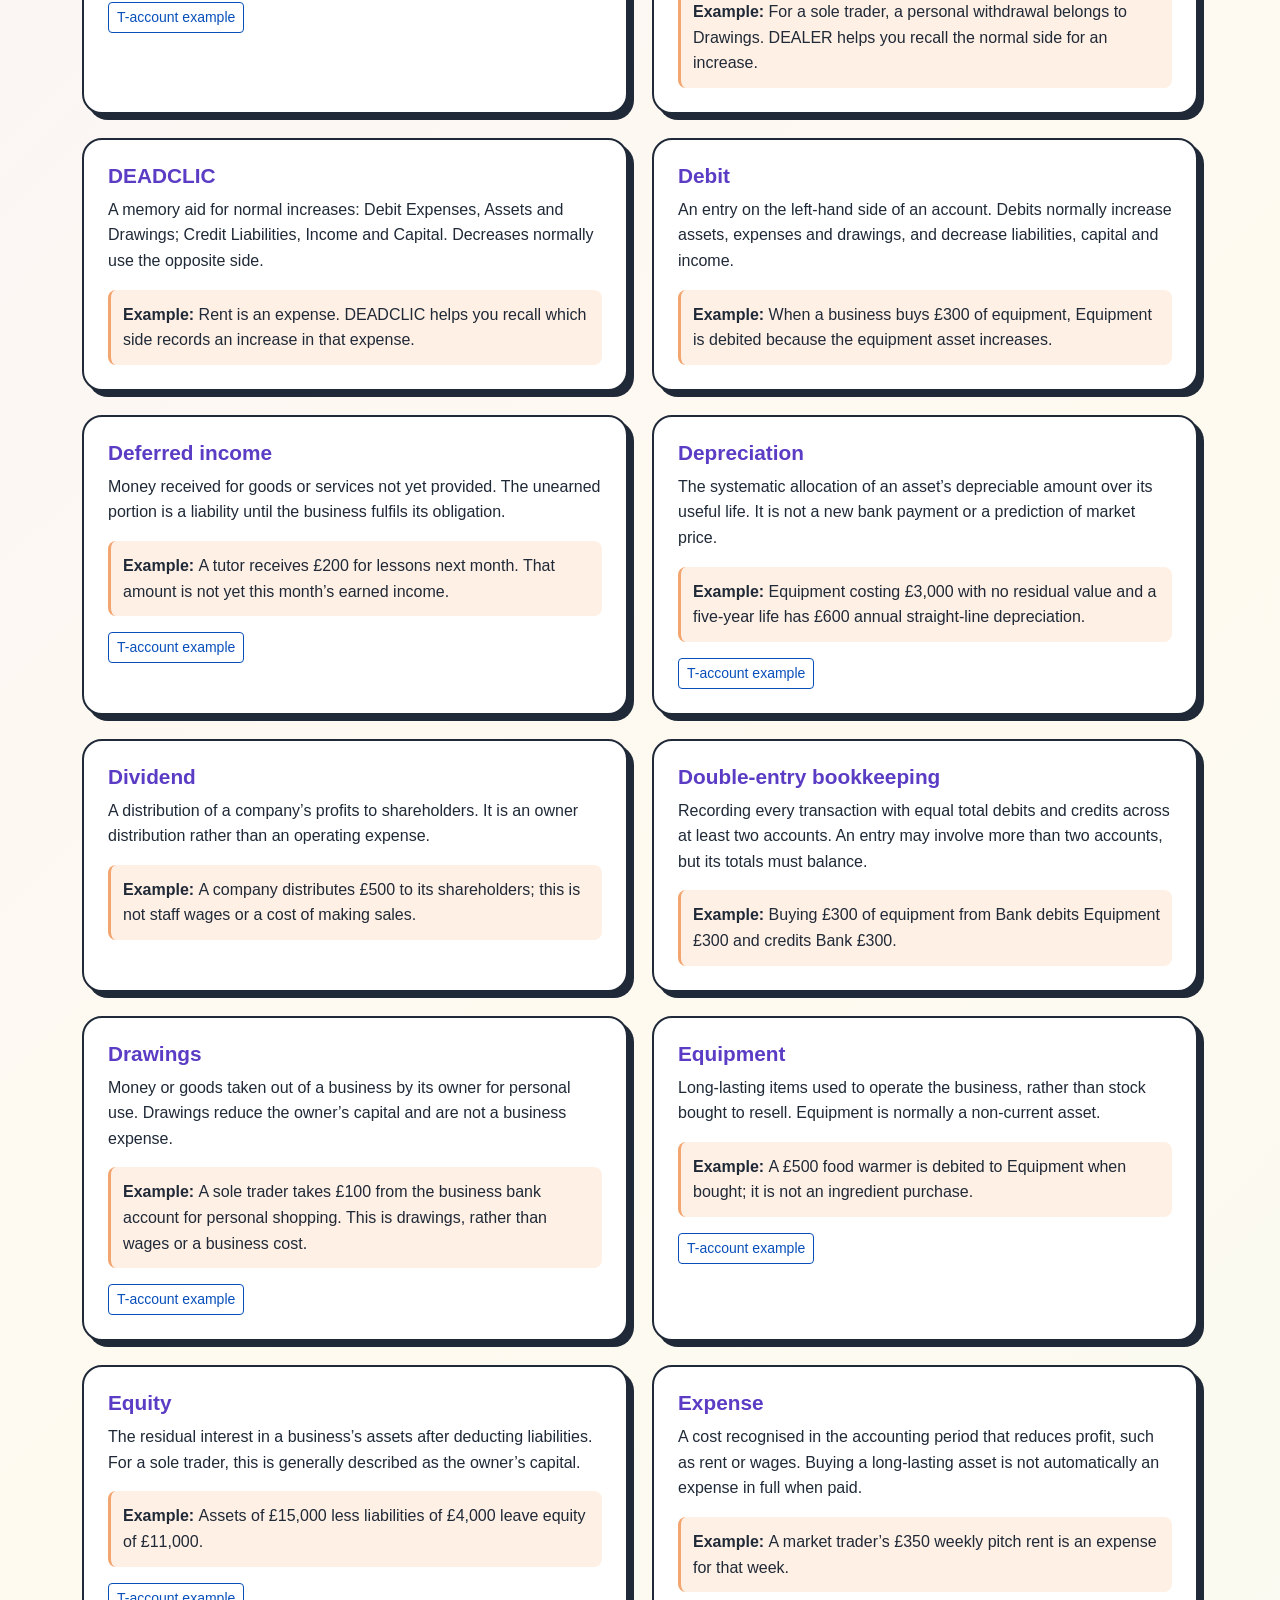
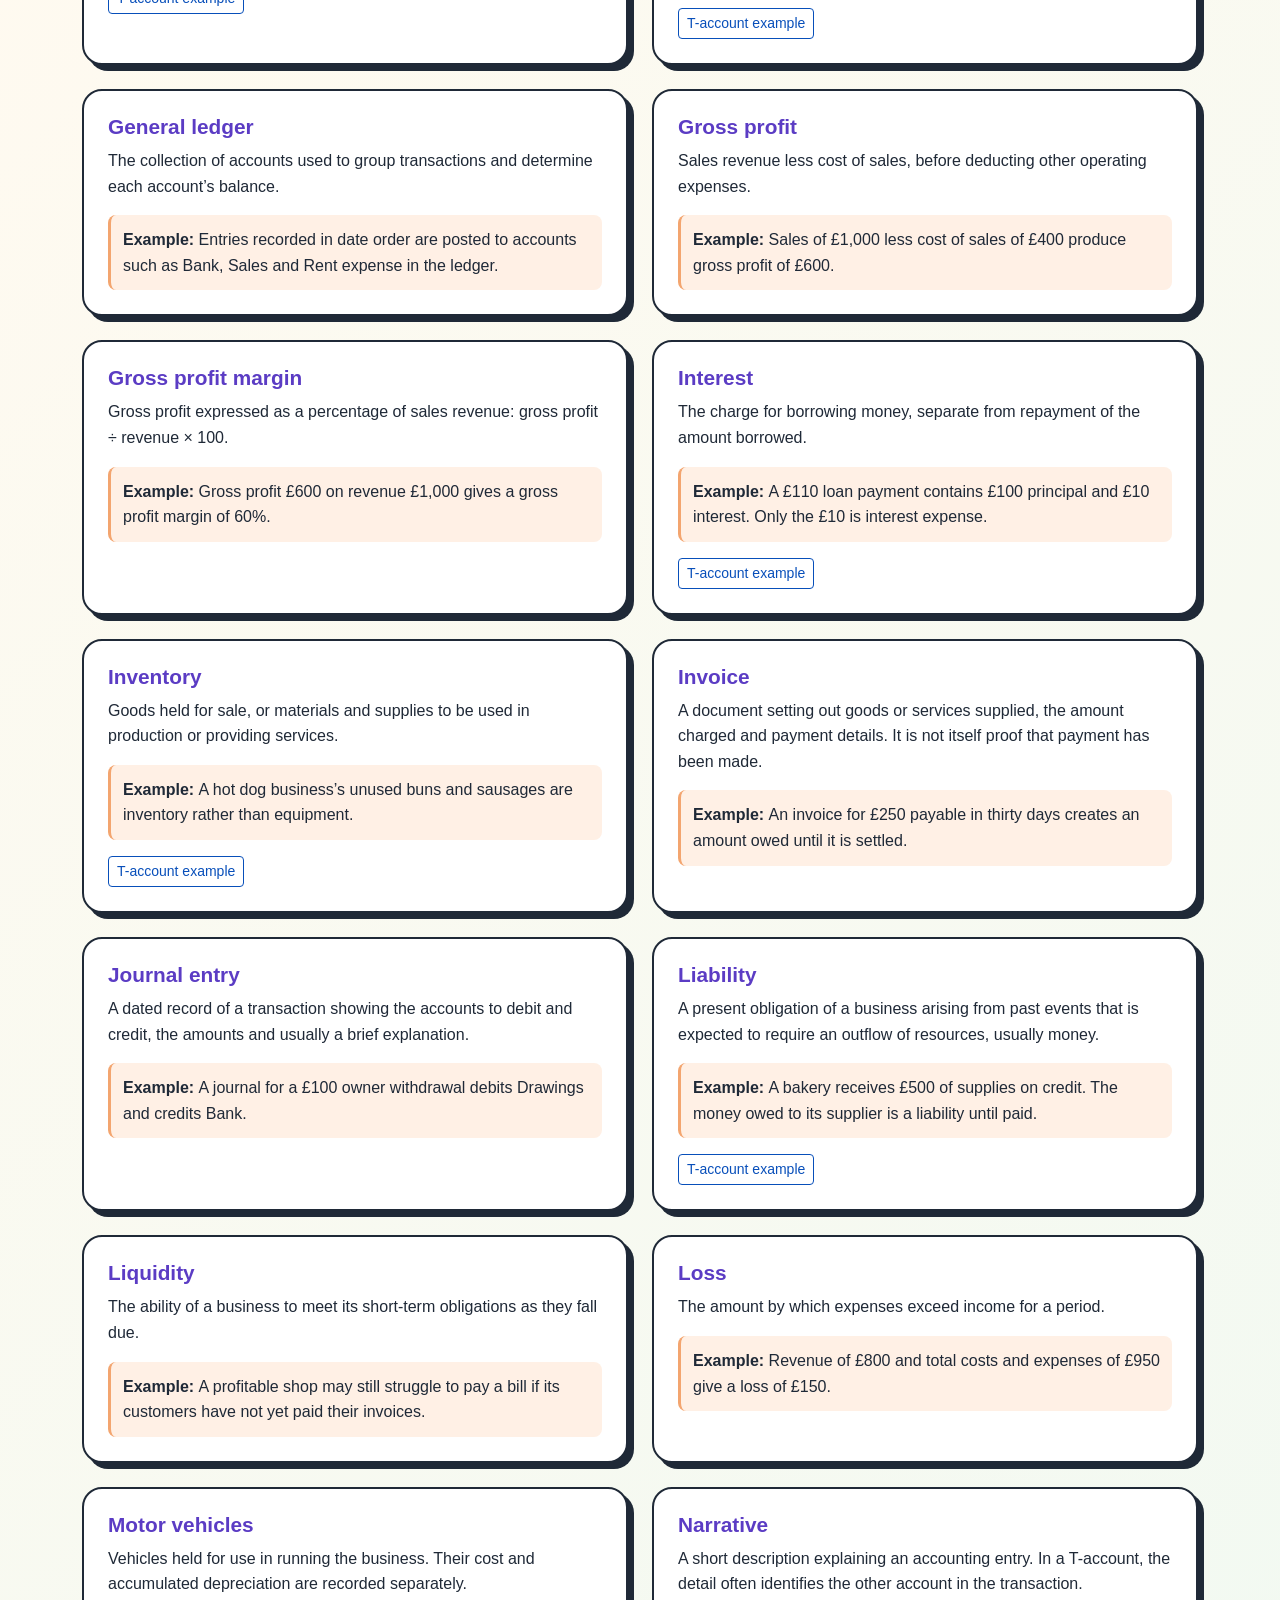
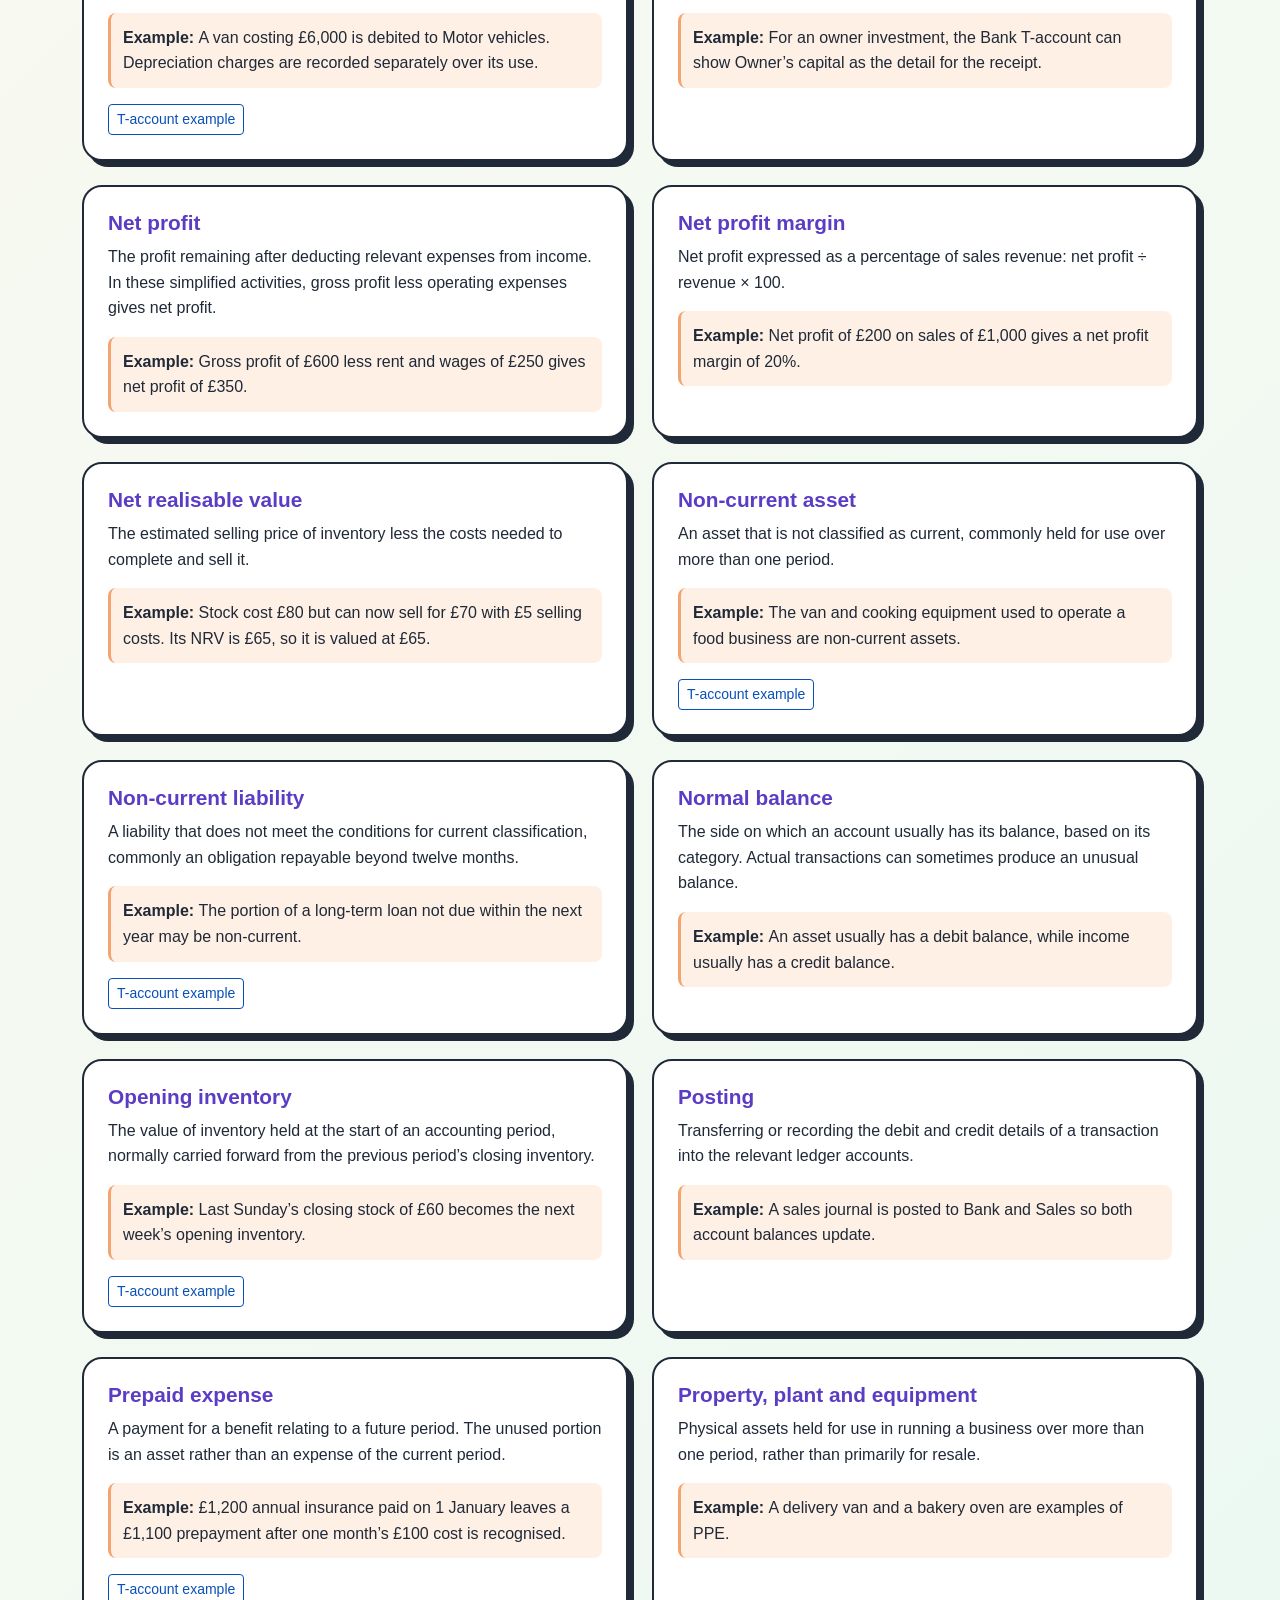
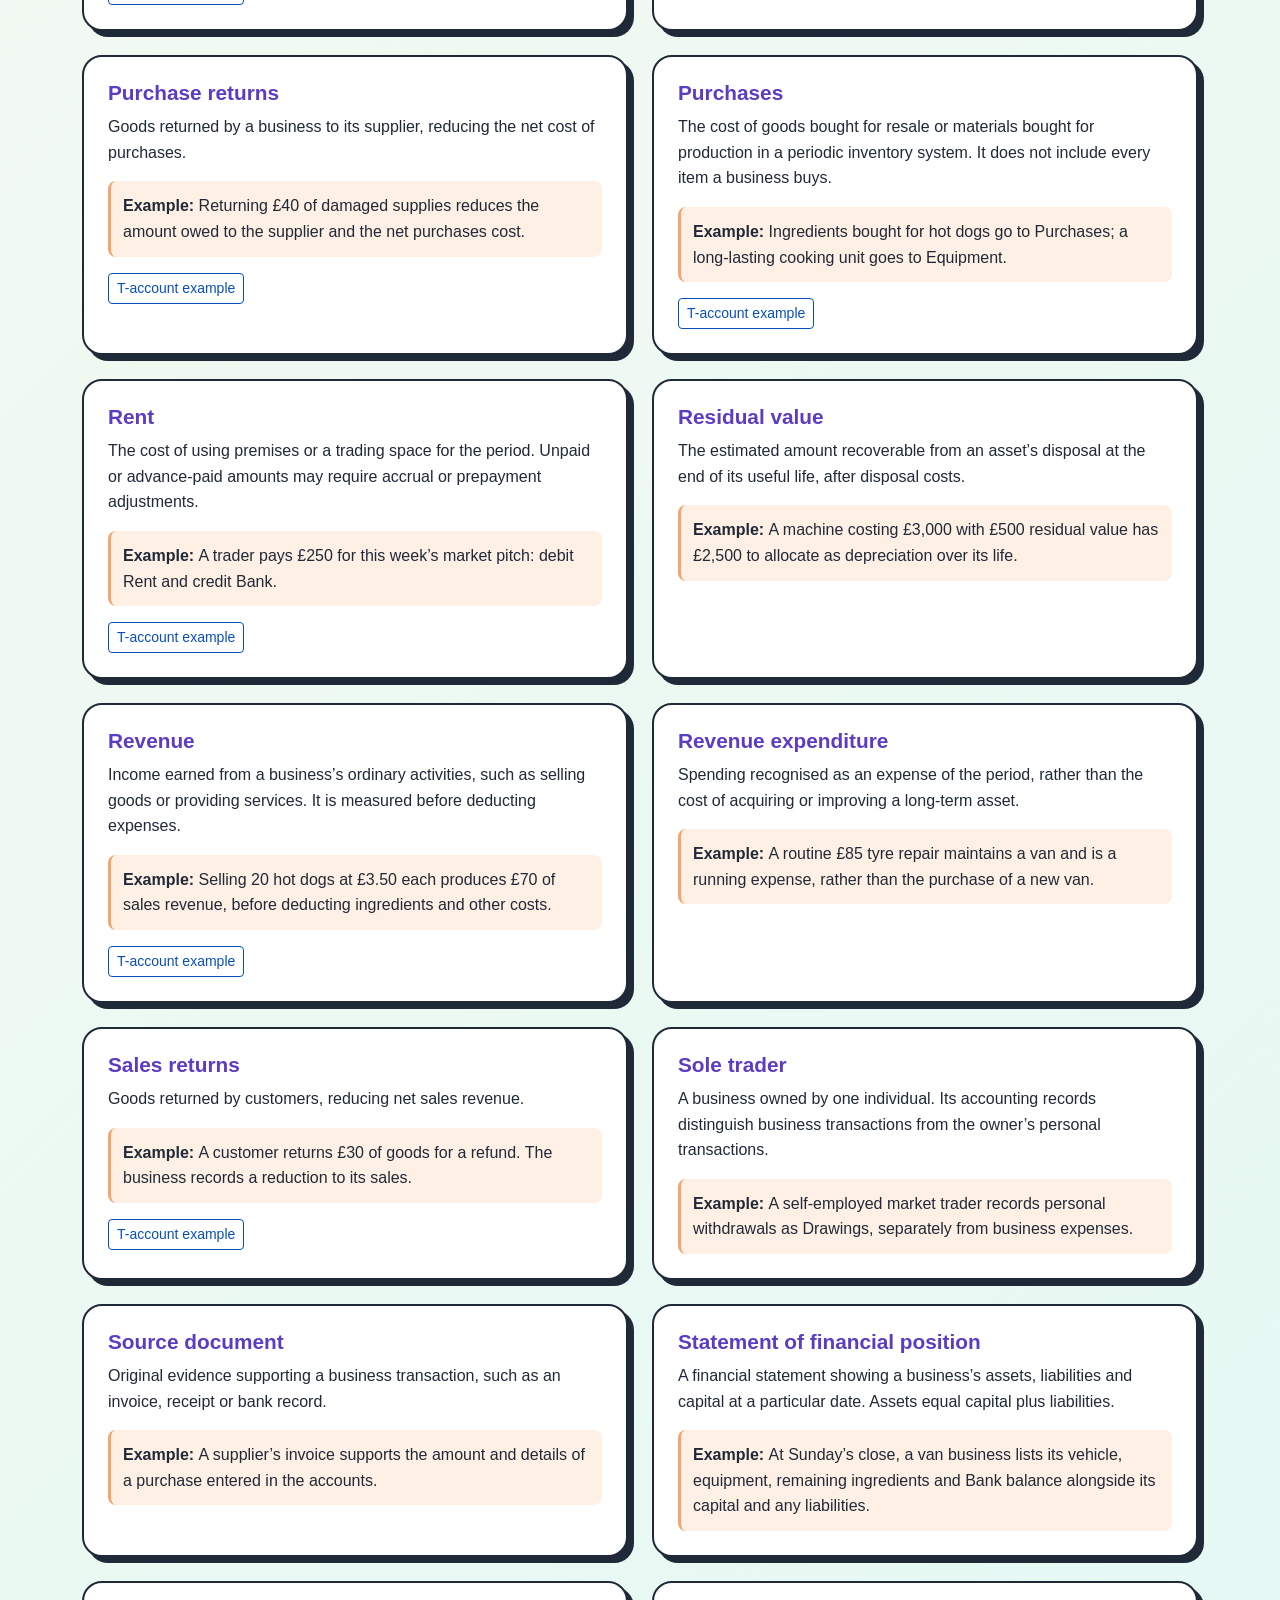
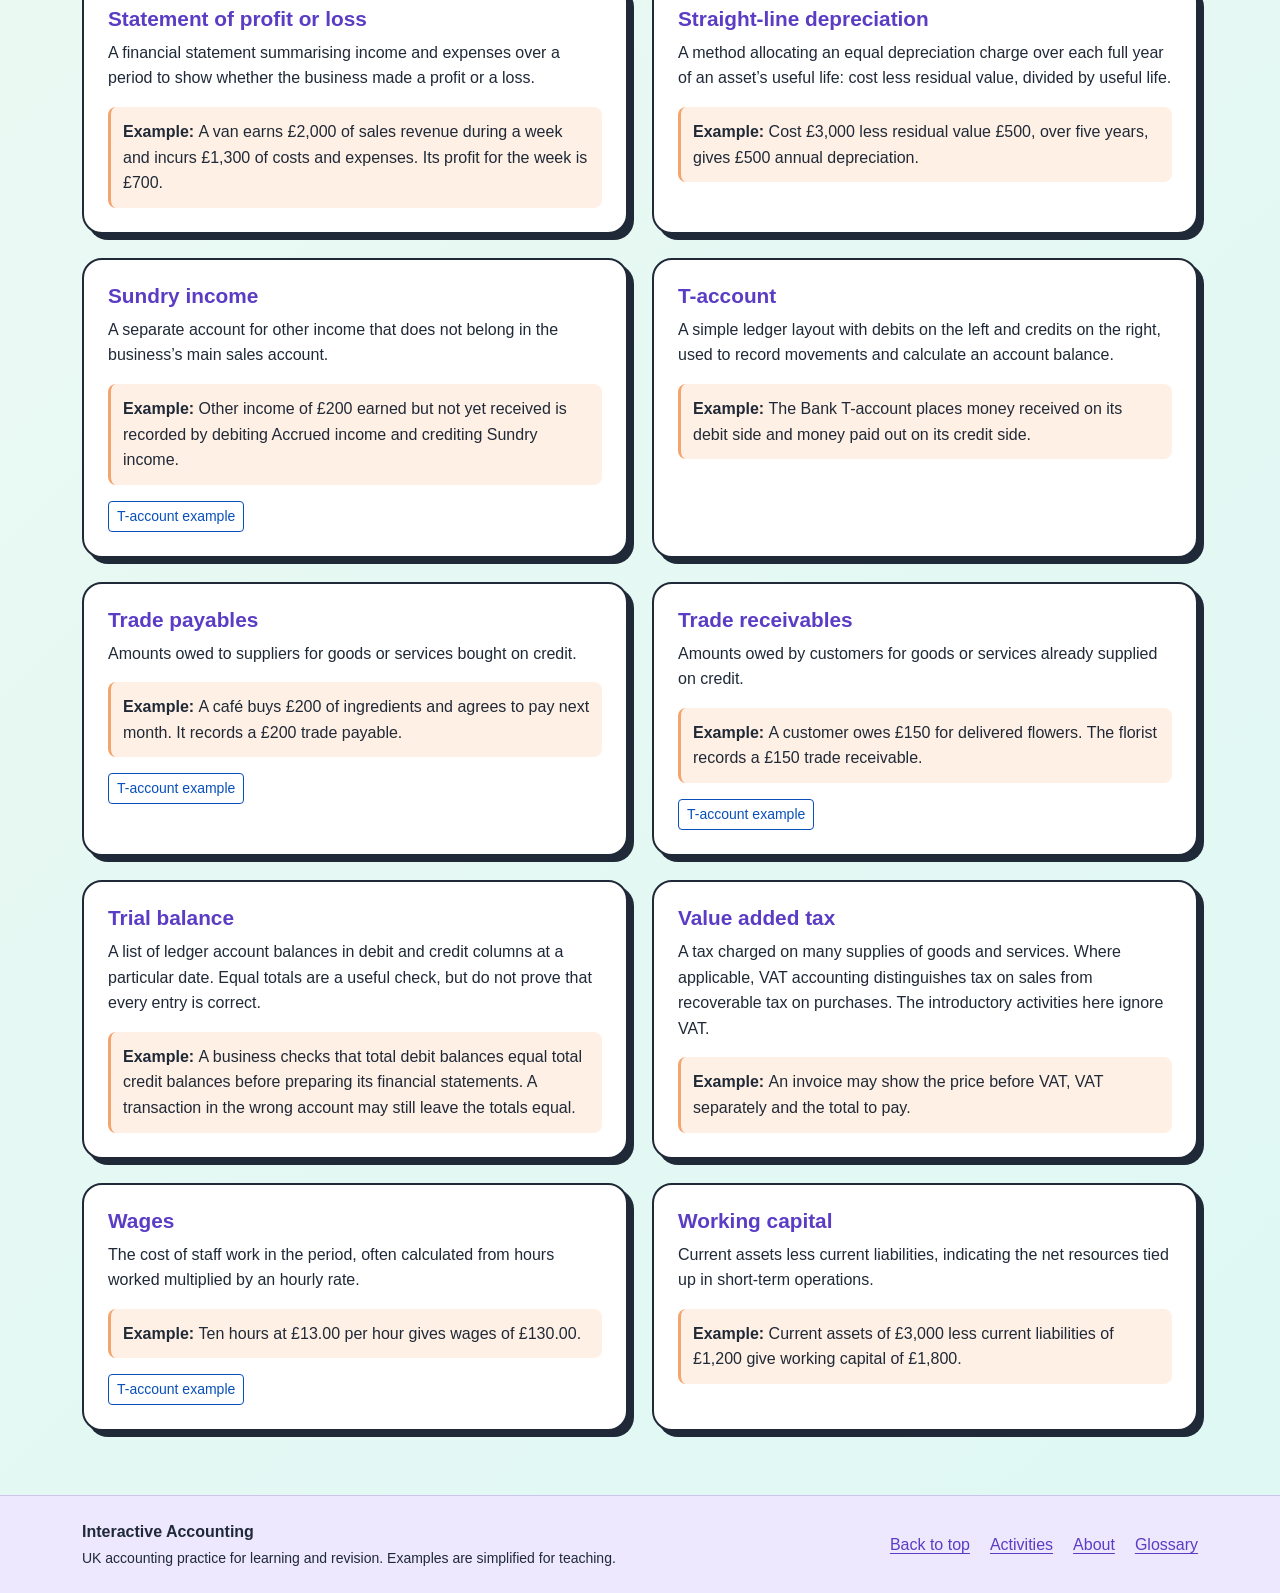
==== commit 1eae96d7: "Improve text sizing, responsive layouts and colour accessibility" ====
--- a/glossary.html
+++ b/glossary.html
@@ -8,6 +8,7 @@
     <link href="https://cdn.jsdelivr.net/npm/bootstrap@5.3.8/dist/css/bootstrap.min.css" rel="stylesheet" />
     <link rel="stylesheet" href="css/styles.css" />
     <script src="js/glossary.js?v=20261117" defer></script>
+    <script src="js/accessibility.js"></script>
   </head>
   <body class="site-page">
     <header>
--- a/css/styles.css
+++ b/css/styles.css
@@ -36,10 +36,10 @@
   border-radius: 22px;
   box-shadow: var(--panel-shadow);
 }
-.about-panel h2 { font-size: clamp(1.7rem, 3vw, 2.3rem); font-weight: 800; }
+.about-panel h2 { font-size: max(var(--reading-min, 0px), clamp(1.7rem, 3vw, 2.3rem)); font-weight: 800; }
 .about-intro { max-width: 75ch; color: #4d5870; }
 .about-details { display: grid; grid-template-columns: repeat(2, minmax(0, 1fr)); gap: 32px; margin: 24px 0; }
-.about-details h3 { font-size: 1.2rem; font-weight: 750; color: #5b3cc4; }
+.about-details h3 { font-size: max(var(--reading-min, 0px), 1.2rem); font-weight: 750; color: #5b3cc4; }
 .about-details > div + div { border-left: 2px solid #ffcaa7; padding-left: 32px; }
 .about-details p:last-child { margin-bottom: 0; }
 .site-page { display: flex; flex-direction: column; min-height: 100vh; min-height: 100dvh; }
@@ -51,7 +51,7 @@
 .site-footer nav { display: flex; flex-wrap: wrap; gap: 12px 20px; flex-shrink: 0; }
 .site-footer a { color: #5b3cc4; text-underline-offset: 3px; }
 .glossary-page { padding: 32px 0 64px; background: linear-gradient(135deg, #eee8ff, #fffaf0 45%, #dff8f4); }
-.glossary-page h1 { font-size: clamp(2rem, 4vw, 2.7rem); font-weight: 800; }
+.glossary-page h1 { font-size: max(var(--reading-min, 0px), clamp(2rem, 4vw, 2.7rem)); font-weight: 800; }
 .glossary-search-panel,
 .glossary-card,
 .glossary-empty { border: 2px solid #1f2937; border-radius: 20px; padding: 24px; box-shadow: var(--panel-shadow); }
@@ -66,7 +66,7 @@
 .glossary-search-controls .btn { flex-shrink: 0; }
 .glossary-grid { display: grid; grid-template-columns: repeat(2, minmax(0, 1fr)); gap: 24px; }
 .glossary-card { background: white; min-width: 0; overflow-wrap: anywhere; }
-.glossary-card h2 { font-size: 1.3rem; font-weight: 750; color: #5b3cc4; }
+.glossary-card h2 { font-size: max(var(--reading-min, 0px), 1.3rem); font-weight: 750; color: #5b3cc4; }
 .glossary-card p { line-height: 1.6; }
 .glossary-example { background: #fff0e5; border-left: 3px solid #f3a56f; border-radius: 8px; padding: 12px; margin-bottom: 0; }
 .glossary-empty { background: white; }
@@ -90,7 +90,7 @@
   background: #5b3cc4;
   color: white;
   box-shadow: 3px 3px 0 #1f2937;
-  font-size: 2.2rem;
+  font-size: max(var(--reading-min, 0px), 2.2rem);
   line-height: 1;
   cursor: pointer;
 }
@@ -125,13 +125,13 @@
 
 .hero-eyebrow {
     color: #5b3cc4;
-    font-size: 0.8rem;
+    font-size: max(var(--reading-min, 0px), 0.8rem);
     font-weight: 700;
     letter-spacing: 1px;
 }
 
 .hero-section h1 {
-    font-size: clamp(3rem, 7vw, 5.5rem);
+    font-size: max(var(--reading-min, 0px), clamp(3rem, 7vw, 5.5rem));
     font-weight: 800;
     line-height: 0.95;
     margin-bottom: 24px;
@@ -143,14 +143,14 @@
 
 .hero-text {
     color: #4b5563;
-    font-size: 1.15rem;
+    font-size: max(var(--reading-min, 0px), 1.15rem);
     line-height: 1.6;
     max-width: 600px;
 }
 
 .hero-note {
     color: #4b5563;
-    font-size: 0.9rem;
+    font-size: max(var(--reading-min, 0px), 0.9rem);
     font-weight: 600;
     margin-top: 16px;
 }
@@ -166,13 +166,13 @@
 
 .preview-label {
     color: #cbbdff;
-    font-size: 0.75rem;
+    font-size: max(var(--reading-min, 0px), 0.75rem);
     font-weight: 700;
     letter-spacing: 1px;
 }
 
 .question-preview h2 {
-    font-size: 1.5rem;
+    font-size: max(var(--reading-min, 0px), 1.5rem);
     line-height: 1.4;
     margin: 40px 0;
 }
@@ -207,7 +207,7 @@
 }
 
 .section-heading h2 {
-    font-size: clamp(2rem, 4vw, 3.5rem);
+    font-size: max(var(--reading-min, 0px), clamp(2rem, 4vw, 3.5rem));
     font-weight: 800;
 }
 
@@ -230,19 +230,19 @@
     border: 2px solid #1f2937;
     border-radius: 12px;
     display: inline-block;
-    font-size: 1.4rem;
+    font-size: max(var(--reading-min, 0px), 1.4rem);
     padding: 8px 12px;
 }
 
 .activity-type {
-    font-size: 0.75rem;
+    font-size: max(var(--reading-min, 0px), 0.75rem);
     font-weight: 700;
     letter-spacing: 1px;
     margin: 20px 0 8px;
 }
 
 .activity-card h3 {
-    font-size: 1.4rem;
+    font-size: max(var(--reading-min, 0px), 1.4rem);
     font-weight: 800;
 }
 
@@ -359,7 +359,7 @@
 .question-preview #quick-think-question {
   margin: 20px 0;
   min-height: 7rem;
-  font-size: 1.35rem;
+  font-size: max(var(--reading-min, 0px), 1.35rem);
 }
 
 .question-preview .preview-answer {
@@ -367,7 +367,7 @@
 }
 
 .quick-think-toolbar { display: flex; flex-wrap: wrap; align-items: center; justify-content: space-between; gap: 8px; }
-.quick-think-arrow { background: #5b3cc4; color: white; border: 1px solid #cbbdff; border-radius: 50%; width: 36px; height: 36px; font-size: 1.2rem; }
+.quick-think-arrow { background: #5b3cc4; color: white; border: 1px solid #cbbdff; border-radius: 50%; width: 36px; height: 36px; font-size: max(var(--reading-min, 0px), 1.2rem); }
 .quick-think-arrow:disabled { opacity: 0.4; }
 .quick-think-arrow:focus-visible, .quick-think-answer:focus-visible { outline: 3px solid #cbbdff; outline-offset: 3px; }
 .quick-think-answer {
@@ -433,14 +433,14 @@
 }
 
 .game-intro h1 {
-    font-size: clamp(2.5rem, 6vw, 4.5rem);
+    font-size: max(var(--reading-min, 0px), clamp(2.5rem, 6vw, 4.5rem));
     font-weight: 800;
 }
 
 .game-intro > p {
     color: #4b5563;
     line-height: 1.6;
-    font-size: 1.15rem;
+    font-size: max(var(--reading-min, 0px), 1.15rem);
 }
 
 .game-panel {
@@ -454,7 +454,7 @@
 
 .game-status {
   display: flex;
-  font-size: 0.75rem;
+  font-size: max(var(--reading-min, 0px), 0.75rem);
   font-weight: 700;
   justify-content: space-between;
   letter-spacing: 1px;
@@ -466,7 +466,7 @@
 
 .question-amount {
   color: #4b5563;
-  font-size: 1.1rem;
+  font-size: max(var(--reading-min, 0px), 1.1rem);
   font-weight: 700;
 }
 
@@ -482,7 +482,7 @@
   border: 2px solid #1f2937;
   border-radius: 12px;
   color: #1f2937;
-  font-size: 1.1rem;
+  font-size: max(var(--reading-min, 0px), 1.1rem);
   font-weight: 700;
   padding: 16px;
 }
@@ -542,19 +542,19 @@
 }
 
 .result-screen h2 {
-  font-size: clamp(2rem, 5vw, 3.5rem);
+  font-size: max(var(--reading-min, 0px), clamp(2rem, 5vw, 3.5rem));
   font-weight: 800;
 }
 
 .result-score {
-  font-size: 2rem;
+  font-size: max(var(--reading-min, 0px), 2rem);
   font-weight: 800;
   margin-bottom: 0;
 }
 
 .result-percentage {
   color: #5b3cc4;
-  font-size: 4rem;
+  font-size: max(var(--reading-min, 0px), 4rem);
   font-weight: 800;
   line-height: 1;
 }
@@ -564,12 +564,12 @@
 }
 
 /* Accounting Cycle */
-.blitz-page h1 { font-size: clamp(1.6rem, 3vw, 2.4rem); }
+.blitz-page h1 { font-size: max(var(--reading-min, 0px), clamp(1.6rem, 3vw, 2.4rem)); }
 .blitz-panel { background: #eee8ff; border: 2px solid #1f2937; border-radius: 20px; padding: clamp(18px, 3vw, 28px); }
 .blitz-panel[hidden] { display: none; }
 .blitz-status { display: flex; flex-wrap: wrap; justify-content: center; gap: 24px; margin-top: 12px; font-weight: 700; color: #5b3cc4; }
 .blitz-clock { max-width: 600px; margin: 16px auto 0; text-align: center; }
-.blitz-clock #blitz-timer { display: block; font-size: clamp(2.8rem, 6vw, 4rem); line-height: 1.1; color: #452b9e; font-variant-numeric: tabular-nums; }
+.blitz-clock #blitz-timer { display: block; font-size: max(var(--reading-min, 0px), clamp(2.8rem, 6vw, 4rem)); line-height: 1.1; color: #452b9e; font-variant-numeric: tabular-nums; }
 .blitz-clock .quiz-progress { margin-top: 12px; height: 12px; }
 .blitz-clock .progress-bar { background: #5b3cc4; }
 .blitz-result-summary { background: #382463; color: white; border-radius: 16px; padding: clamp(20px, 4vw, 36px); text-align: center; margin-bottom: 24px; }
@@ -578,7 +578,7 @@
 .blitz-replay { display: flex; justify-content: center; padding-top: 24px; }
 .blitz-replay .btn { background: #5b3cc4; border-color: #5b3cc4; border-radius: 30px; min-width: 220px; padding: 14px 32px; font-weight: 700; }
 .blitz-replay .btn:hover { background: #452b9e; border-color: #452b9e; }
-.blitz-account { margin: 24px 0 8px; font-size: clamp(1.5rem, 3vw, 2.2rem); }
+.blitz-account { margin: 24px 0 8px; font-size: max(var(--reading-min, 0px), clamp(1.5rem, 3vw, 2.2rem)); }
 .blitz-question-panel {
   text-align: center;
   background: white;
@@ -588,11 +588,11 @@
   margin-top: 18px;
 }
 .blitz-question-panel .blitz-account { margin-top: 0; }
-.blitz-question-panel .question-amount { color: #452b9e; font-size: clamp(1.5rem, 3vw, 2.2rem); margin-bottom: 8px; }
+.blitz-question-panel .question-amount { color: #452b9e; font-size: max(var(--reading-min, 0px), clamp(1.5rem, 3vw, 2.2rem)); margin-bottom: 8px; }
 .journal-actions #new-transaction { margin-left: auto; order: 1; }
 .blitz-page .answer-button { background: #5b3cc4; color: white; }
 .blitz-page .answer-button:hover { background: #452b9e; }
-.blitz-page .answer-button small { display: block; font-size: 0.8rem; margin-top: 4px; }
+.blitz-page .answer-button small { display: block; font-size: max(var(--reading-min, 0px), 0.8rem); margin-top: 4px; }
 .blitz-answer-area { position: relative; }
 .blitz-freeze-overlay {
   position: absolute;
@@ -617,7 +617,7 @@
 .blitz-review-layout li > strong { display: block; margin-bottom: 10px; }
 .blitz-page #result-screen { position: relative; overflow: hidden; }
 .blitz-celebration { position: absolute; inset: 0; pointer-events: none; overflow: hidden; }
-.blitz-celebration span { position: absolute; left: var(--party-left); top: -40px; font-size: 1.5rem; animation: blitz-party 3s var(--party-delay) ease-out both; }
+.blitz-celebration span { position: absolute; left: var(--party-left); top: -40px; font-size: max(var(--reading-min, 0px), 1.5rem); animation: blitz-party 3s var(--party-delay) ease-out both; }
 @keyframes blitz-party { from { transform: translateY(-20px) rotate(0deg); opacity: 1; } to { transform: translateY(420px) rotate(200deg); opacity: 0; } }
 @media (max-width: 767px) { .blitz-review-layout { grid-template-columns: 1fr; } }
 @media (prefers-reduced-motion: reduce) {
@@ -669,7 +669,7 @@
 }
 
 .workspace-heading h1 {
-  font-size: clamp(1.8rem, 3vw, 2.6rem);
+  font-size: max(var(--reading-min, 0px), clamp(1.8rem, 3vw, 2.6rem));
   font-weight: 800;
   margin-bottom: 8px;
 }
@@ -697,13 +697,13 @@
 
 .stage-tile span {
   color: #5b3cc4;
-  font-size: 0.75rem;
+  font-size: max(var(--reading-min, 0px), 0.75rem);
   font-weight: 800;
   letter-spacing: 1px;
 }
 
 .stage-tile h2 {
-  font-size: clamp(0.75rem, 1.2vw, 0.95rem);
+  font-size: max(var(--reading-min, 0px), clamp(0.75rem, 1.2vw, 0.95rem));
   font-weight: 800;
   line-height: 1.25;
   margin: 6px 0 0;
@@ -733,7 +733,7 @@
 
 .wheel-labels text {
   fill: #1f2937;
-  font-size: 24px;
+  font-size: max(var(--reading-min, 0px), 24px);
   font-weight: 800;
   text-anchor: middle;
 }
@@ -750,13 +750,13 @@
 }
 
 .wheel-core-step {
-  font-size: 24px;
+  font-size: max(var(--reading-min, 0px), 24px);
   letter-spacing: 2px;
 }
 
 .wheel-core-number {
   fill: #ffe28a;
-  font-size: 34px;
+  font-size: max(var(--reading-min, 0px), 34px);
 }
 
 .wheel-instruction {
@@ -775,7 +775,7 @@
   border-radius: 50%;
   color: white;
   display: flex;
-  font-size: 1.25rem;
+  font-size: max(var(--reading-min, 0px), 1.25rem);
   font-weight: 800;
   height: 48px;
   justify-content: center;
@@ -784,12 +784,12 @@
 }
 
 .step-detail-panel h2 {
-  font-size: clamp(1.5rem, 2.3vw, 2.25rem);
+  font-size: max(var(--reading-min, 0px), clamp(1.5rem, 2.3vw, 2.25rem));
   font-weight: 800;
 }
 
 .step-detail-panel h3 {
-  font-size: 1rem;
+  font-size: max(var(--reading-min, 0px), 1rem);
   font-weight: 800;
   margin-top: 28px;
 }
@@ -803,14 +803,14 @@
 
 .detail-output span {
   display: block;
-  font-size: 0.7rem;
+  font-size: max(var(--reading-min, 0px), 0.7rem);
   font-weight: 800;
   letter-spacing: 1px;
   margin-bottom: 4px;
 }
 
 .detail-output strong {
-  font-size: 0.9rem;
+  font-size: max(var(--reading-min, 0px), 0.9rem);
 }
 
 @media (max-width: 1100px) {
@@ -889,7 +889,7 @@
 }
 
 .wheel-labels .completed-label {
-  font-size: 15px;
+  font-size: max(var(--reading-min, 0px), 15px);
 }
 
 .stage-tile {
@@ -989,7 +989,7 @@
 }
 
 .cycle-tile-tray h1 {
-  font-size: clamp(2rem, 3vw, 3rem);
+  font-size: max(var(--reading-min, 0px), clamp(2rem, 3vw, 3rem));
   font-weight: 800;
   line-height: 1;
   margin-bottom: 12px;
@@ -1014,7 +1014,7 @@
   border-radius: 12px;
   color: #1f2937;
   cursor: grab;
-  font-size: clamp(0.78rem, 1.25vw, 0.98rem);
+  font-size: max(var(--reading-min, 0px), clamp(0.78rem, 1.25vw, 0.98rem));
   font-weight: 800;
   min-height: 78px;
   overflow-wrap: anywhere;
@@ -1071,7 +1071,7 @@
   color: #1f2937;
   cursor: not-allowed;
   display: flex;
-  font-size: clamp(1rem, 2.5vw, 1.8rem);
+  font-size: max(var(--reading-min, 0px), clamp(1rem, 2.5vw, 1.8rem));
   font-weight: 900;
   height: 14%;
   justify-content: center;
@@ -1164,14 +1164,14 @@
 
 .cycle-counter span,
 .cycle-counter small {
-  font-size: clamp(0.6rem, 1.4vw, 0.85rem);
+  font-size: max(var(--reading-min, 0px), clamp(0.6rem, 1.4vw, 0.85rem));
   font-weight: 800;
   letter-spacing: 0.12em;
 }
 
 .cycle-counter strong {
   color: #ffe28a;
-  font-size: clamp(2.6rem, 7vw, 5rem);
+  font-size: max(var(--reading-min, 0px), clamp(2.6rem, 7vw, 5rem));
   line-height: 1;
 }
 
@@ -1202,7 +1202,7 @@
   border-radius: 50%;
   color: white;
   display: flex;
-  font-size: 1.2rem;
+  font-size: max(var(--reading-min, 0px), 1.2rem);
   font-weight: 900;
   height: 48px;
   justify-content: center;
@@ -1211,12 +1211,12 @@
 }
 
 .cycle-details h2 {
-  font-size: clamp(1.5rem, 2.4vw, 2.2rem);
+  font-size: max(var(--reading-min, 0px), clamp(1.5rem, 2.4vw, 2.2rem));
   font-weight: 800;
 }
 
 .cycle-details h3 {
-  font-size: 1rem;
+  font-size: max(var(--reading-min, 0px), 1rem);
   font-weight: 800;
   margin-top: 24px;
 }
@@ -1230,7 +1230,7 @@
 
 .cycle-details .detail-output span {
   display: block;
-  font-size: 0.7rem;
+  font-size: max(var(--reading-min, 0px), 0.7rem);
   font-weight: 900;
   letter-spacing: 0.12em;
   margin-bottom: 4px;
@@ -1263,7 +1263,7 @@
 }
 
 .cycle-explorer-heading h1 {
-  font-size: clamp(2rem, 3.7vw, 3.35rem);
+  font-size: max(var(--reading-min, 0px), clamp(2rem, 3.7vw, 3.35rem));
   font-weight: 800;
   letter-spacing: -0.04em;
   margin-bottom: 8px;
@@ -1271,7 +1271,7 @@
 
 .cycle-explorer-heading > p:last-child {
   color: #59627b;
-  font-size: 1rem;
+  font-size: max(var(--reading-min, 0px), 1rem);
   margin: 0;
   max-width: 500px;
 }
@@ -1348,12 +1348,12 @@
 }
 
 .explorer-wheel-icon {
-  font-size: 25px;
+  font-size: max(var(--reading-min, 0px), 25px);
 }
 
 .explorer-wheel-text {
   font-family: Nunito, sans-serif;
-  font-size: 11px;
+  font-size: max(var(--reading-min, 0px), 11px);
   letter-spacing: 0.08em;
 }
 
@@ -1372,7 +1372,7 @@
 .explorer-wheel-core-total {
   fill: #d7ddec;
   font-family: Nunito, sans-serif;
-  font-size: 13px;
+  font-size: max(var(--reading-min, 0px), 13px);
   font-weight: 800;
   letter-spacing: 0.13em;
   text-anchor: middle;
@@ -1381,7 +1381,7 @@
 .explorer-wheel-core-number {
   fill: #ffe28a;
   font-family: "Space Grotesk", sans-serif;
-  font-size: 60px;
+  font-size: max(var(--reading-min, 0px), 60px);
   font-weight: 700;
   text-anchor: middle;
 }
@@ -1416,13 +1416,13 @@
 
 .cycle-wheel-controls p {
   color: #59627b;
-  font-size: 0.85rem;
+  font-size: max(var(--reading-min, 0px), 0.85rem);
   font-weight: 800;
   margin: 0 0 3px;
 }
 
 .cycle-wheel-controls strong {
-  font-size: 1rem;
+  font-size: max(var(--reading-min, 0px), 1rem);
 }
 
 .cycle-arrow {
@@ -1468,14 +1468,14 @@
   border-radius: 999px;
   color: #5b3cc4;
   display: inline-flex;
-  font-size: 0.85rem;
+  font-size: max(var(--reading-min, 0px), 0.85rem);
   font-weight: 900;
   gap: 8px;
   padding: 9px 14px;
 }
 
 .cycle-info-panel h2 {
-  font-size: clamp(2rem, 4vw, 3rem);
+  font-size: max(var(--reading-min, 0px), clamp(2rem, 4vw, 3rem));
   font-weight: 800;
   letter-spacing: -0.035em;
   line-height: 1.05;
@@ -1488,7 +1488,7 @@
 
 .info-section h3 {
   color: #1f2937;
-  font-size: 0.95rem;
+  font-size: max(var(--reading-min, 0px), 0.95rem);
   font-weight: 900;
   letter-spacing: 0.04em;
   margin-bottom: 10px;
@@ -1526,7 +1526,7 @@
 .info-output span {
   color: #23705a;
   display: block;
-  font-size: 0.7rem;
+  font-size: max(var(--reading-min, 0px), 0.7rem);
   font-weight: 900;
   letter-spacing: 0.12em;
   margin-bottom: 4px;
@@ -1588,7 +1588,7 @@
   align-items: center;
   display: flex;
   flex-direction: column;
-  font-size: clamp(0.58rem, 1.35vw, 0.84rem);
+  font-size: max(var(--reading-min, 0px), clamp(0.58rem, 1.35vw, 0.84rem));
   font-weight: 900;
   gap: 4px;
   line-height: 1;
@@ -1600,7 +1600,7 @@
 }
 
 .placed-wedge-content i {
-  font-size: clamp(1rem, 2vw, 1.5rem);
+  font-size: max(var(--reading-min, 0px), clamp(1rem, 2vw, 1.5rem));
 }
 
 .cycle-counter.flash-correct {
@@ -1623,7 +1623,7 @@
 
 .detail-navigation span {
   color: #4b5563;
-  font-size: 0.78rem;
+  font-size: max(var(--reading-min, 0px), 0.78rem);
   font-weight: 800;
   text-align: center;
 }
@@ -1692,7 +1692,7 @@
 
 .journal-transaction h2,
 .journal-builder h2 {
-  font-size: 1.4rem;
+  font-size: max(var(--reading-min, 0px), 1.4rem);
   font-weight: 800;
 }
 
@@ -1793,7 +1793,7 @@
 }
 
 .statements-panel h2 {
-  font-size: 1.5rem;
+  font-size: max(var(--reading-min, 0px), 1.5rem);
   font-weight: 800;
 }
 
@@ -1805,7 +1805,7 @@
 }
 
 .statement-destination h3 {
-  font-size: 1.1rem;
+  font-size: max(var(--reading-min, 0px), 1.1rem);
   font-weight: 700;
 }
 
@@ -1871,7 +1871,7 @@
 
 .statement-example h3 {
   color: #5b3cc4;
-  font-size: 1rem;
+  font-size: max(var(--reading-min, 0px), 1rem);
   font-weight: 700;
   margin-bottom: 8px;
 }
@@ -1899,12 +1899,12 @@
   gap: 2px;
   padding: 8px 4px;
   text-align: center;
-  font-size: 0.8rem;
+  font-size: max(var(--reading-min, 0px), 0.8rem);
   min-width: 0;
 }
 
 .deadclic-button strong {
-  font-size: 1.5rem;
+  font-size: max(var(--reading-min, 0px), 1.5rem);
   line-height: 1.1;
 }
 
@@ -1913,12 +1913,12 @@
 }
 
 .statements-accounts h2 {
-  font-size: 1.1rem;
+  font-size: max(var(--reading-min, 0px), 1.1rem);
   margin-bottom: 4px;
 }
 
 .statements-accounts > p {
-  font-size: 0.85rem;
+  font-size: max(var(--reading-min, 0px), 0.85rem);
   margin-bottom: 10px;
 }
 
@@ -1957,20 +1957,20 @@
   max-width: 760px;
 }
 
-.practice-tracker dt { font-size: 0.8rem; color: #59627b; }
-.practice-tracker dd { font-size: 1.5rem; font-weight: 800; margin: 0; }
-.practice-tracker small { font-size: 0.85rem; }
+.practice-tracker dt { font-size: max(var(--reading-min, 0px), 0.8rem); color: #59627b; }
+.practice-tracker dd { font-size: max(var(--reading-min, 0px), 1.5rem); font-weight: 800; margin: 0; }
+.practice-tracker small { font-size: max(var(--reading-min, 0px), 0.85rem); }
 .statements-page-heading { display: flex; align-items: center; justify-content: space-between; gap: 12px; }
-.statements-page-heading h1 { font-size: clamp(1.6rem, 3vw, 2.4rem); }
+.statements-page-heading h1 { font-size: max(var(--reading-min, 0px), clamp(1.6rem, 3vw, 2.4rem)); }
 .statements-page-heading p { margin-bottom: 6px; }
 #statements-practice { text-align: center; }
 #statements-practice .statements-panel { padding: 14px 20px; }
 #statements-practice .practice-settings { justify-content: center; }
-#statements-practice #practice-heading { font-size: 1.35rem; }
+#statements-practice #practice-heading { font-size: max(var(--reading-min, 0px), 1.35rem); }
 #statements-practice #practice-goal { margin: 0 0 8px !important; }
 .practice-answer-layout { display: grid; grid-template-columns: minmax(0, 1fr) minmax(0, 1.1fr) minmax(0, 1fr); align-items: stretch; gap: 16px; }
-.practice-answer-layout .btn { padding: 18px 14px; font-size: 1.1rem; font-weight: 700; white-space: normal; }
-.practice-answer-layout .btn small { display: block; margin-top: 8px; font-size: 0.8rem; }
+.practice-answer-layout .btn { padding: 18px 14px; font-size: max(var(--reading-min, 0px), 1.1rem); font-weight: 700; white-space: normal; }
+.practice-answer-layout .btn small { display: block; margin-top: 8px; font-size: max(var(--reading-min, 0px), 0.8rem); }
 .practice-answer-layout .btn {
   --bs-btn-color: #fff;
   --bs-btn-bg: #5b3cc4;
@@ -1991,19 +1991,19 @@
 .practice-demo-answer { background: #5b3cc4; color: white; border-radius: 10px; padding: 12px; font-weight: 700; display: flex; flex-direction: column; justify-content: center; }
 .practice-demo-answer small { display: block; margin-top: 4px; }
 .practice-demo-question { background: #f4edff; border-radius: 10px; padding: 12px; display: flex; flex-direction: column; justify-content: center; }
-.practice-demo-question strong { font-size: 1.3rem; }
+.practice-demo-question strong { font-size: max(var(--reading-min, 0px), 1.3rem); }
 .practice-demo-feedback { background: #dff6ef; border-radius: 10px; padding: 10px; }
 @media (max-width: 767px) {
   .practice-demo-layout { grid-template-columns: repeat(2, minmax(0, 1fr)); }
   .practice-demo-question { grid-column: 1 / -1; grid-row: 1; }
 }
-.practice-answer-layout #practice-account { display: flex; align-items: center; justify-content: center; margin: 0; padding: 14px; font-size: clamp(1.1rem, 2vw, 1.5rem) !important; }
+.practice-answer-layout #practice-account { display: flex; align-items: center; justify-content: center; margin: 0; padding: 14px; font-size: max(var(--reading-min, 0px), clamp(1.1rem, 2vw, 1.5rem)) !important; }
 #statements-practice #statements-practice-feedback { padding: 10px 14px; margin-bottom: 0; }
 @media (max-width: 767px) {
   .statements-page-heading { flex-direction: column; text-align: center; }
   .practice-answer-layout { grid-template-columns: repeat(2, minmax(0, 1fr)); gap: 10px; }
   .practice-answer-layout #practice-account { grid-column: 1 / -1; grid-row: 1; }
-  .practice-answer-layout .btn { font-size: 0.95rem; padding: 14px 10px; }
+  .practice-answer-layout .btn { font-size: max(var(--reading-min, 0px), 0.95rem); padding: 14px 10px; }
   .practice-tracker { grid-template-columns: repeat(2, minmax(0, 1fr)); }
 }
 
@@ -2038,7 +2038,7 @@
 #van-achievement-dialog { overflow: hidden; }
 #van-achievement-heading { padding-right: 48px; }
 #van-achievement-guide { max-height: calc(85dvh - 130px); overflow-y: auto; padding-right: 6px !important; }
-#van-close-achievements { position: absolute; top: 12px; right: 12px; width: 44px; height: 44px; padding: 0; border-radius: 50%; background: #5b3cc4; border: 2px solid #1f2937; color: white; font-size: 2rem; line-height: 1; }
+#van-close-achievements { position: absolute; top: 12px; right: 12px; width: 44px; height: 44px; padding: 0; border-radius: 50%; background: #5b3cc4; border: 2px solid #1f2937; color: white; font-size: max(var(--reading-min, 0px), 2rem); line-height: 1; }
 #van-close-achievements:hover { background: #ffcaa7; color: #1f2937; }
 #van-achievement-guide { list-style: none; padding: 0; display: grid; gap: 12px; }
 .van-achievement-card { display: grid; grid-template-columns: 64px minmax(0, 1fr); gap: 14px; padding: 14px; border: 1px solid #bdb3d7; border-radius: 12px; background: #fff; }
@@ -2048,8 +2048,8 @@
 .van-achievement-icon { display: block; width: 36px; height: 36px; object-fit: contain; }
 .is-unlocked .van-achievement-icon { filter: invert(25%) sepia(67%) saturate(1949%) hue-rotate(239deg) brightness(88%) contrast(91%); }
 .is-locked .van-achievement-icon { filter: grayscale(1); opacity: 0.45; }
-.van-achievement-lock { position: absolute; bottom: -4px; right: -4px; font-size: 1rem; }
-.van-achievement-tracker { font-size: 0.8rem; color: #524663; }
+.van-achievement-lock { position: absolute; bottom: -4px; right: -4px; font-size: max(var(--reading-min, 0px), 1rem); }
+.van-achievement-tracker { font-size: max(var(--reading-min, 0px), 0.8rem); color: #524663; }
 .van-achievement-card progress { display: block; width: 100%; height: 10px; accent-color: #5b3cc4; }
 .van-achievements li { border: 1px solid #5b3cc4; }
 #van-report-content table tbody tr:last-child td,
@@ -2110,10 +2110,10 @@
 #van-report-tools,
 .van-summary-reports { padding: 5px; justify-content: center; align-items: center; }
 #van-report-tools .btn,
-.van-summary-reports .btn { padding: 12px 18px; font-size: 1rem; }
+.van-summary-reports .btn { padding: 12px 18px; font-size: max(var(--reading-min, 0px), 1rem); }
 #van-report-tools .van-report-featured,
-.van-summary-reports .van-report-featured { padding: 17px 24px; font-size: 1.1rem; font-weight: 700; }
-#van-next-day { display: block; width: 100%; padding: 16px; font-size: 1.2rem; font-weight: 700; background: #5b3cc4; border-color: #5b3cc4; }
+.van-summary-reports .van-report-featured { padding: 17px 24px; font-size: max(var(--reading-min, 0px), 1.1rem); font-weight: 700; }
+#van-next-day { display: block; width: 100%; padding: 16px; font-size: max(var(--reading-min, 0px), 1.2rem); font-weight: 700; background: #5b3cc4; border-color: #5b3cc4; }
 #van-next-day:disabled { background: #e1d7ff; border-color: #e1d7ff; color: #635185; opacity: 1; }
 #van-next-day:not(:disabled):hover { background: #e1d7ff; border-color: #5b3cc4; color: #35235f; }
 #van-next-day[hidden] { display: none; }
@@ -2135,7 +2135,7 @@
   grid-template-columns: minmax(0, 1fr) auto;
   gap: 6px;
   padding: 4px 0;
-  font-size: 0.8rem;
+  font-size: max(var(--reading-min, 0px), 0.8rem);
   text-align: left;
 }
 
@@ -2167,7 +2167,7 @@
   gap: 6px 18px;
   margin: 0 0 0 auto;
   text-align: center;
-  font-size: 0.9rem;
+  font-size: max(var(--reading-min, 0px), 0.9rem);
   font-weight: 700;
   color: #452b9e;
   overflow-wrap: anywhere;
@@ -2202,11 +2202,11 @@
 
 .van-stat-strip dt,
 .van-today-tiles dt,
-.van-summary-tiles dt { font-size: 0.78rem; }
+.van-summary-tiles dt { font-size: max(var(--reading-min, 0px), 0.78rem); }
 
 .van-stat-strip dd,
 .van-today-tiles dd,
-.van-summary-tiles dd { margin: 0; font-size: 1.1rem; font-weight: 800; }
+.van-summary-tiles dd { margin: 0; font-size: max(var(--reading-min, 0px), 1.1rem); font-weight: 800; }
 
 .van-hint-button,
 .van-hint-box {
@@ -2287,7 +2287,7 @@
 .van-ledger-card h4 {
   background: #1f2937;
   color: white;
-  font-size: 1rem;
+  font-size: max(var(--reading-min, 0px), 1rem);
   margin: 0;
   padding: 8px;
   text-align: center;
@@ -2347,7 +2347,7 @@
 
 .van-sign {
   fill: white;
-  font-size: 20px;
+  font-size: max(var(--reading-min, 0px), 20px);
   font-weight: 800;
 }
 
@@ -2373,7 +2373,7 @@
 }
 
 .hot-dog-panel h2 {
-  font-size: 1.4rem;
+  font-size: max(var(--reading-min, 0px), 1.4rem);
   font-weight: 800;
 }
 
@@ -2435,3 +2435,106 @@
       .van-day-banner, .blitz-review-layout > section) {
   box-shadow: none;
 }
+
+/* Text-size preference: keep controls visible and let enlarged content reflow. */
+.text-size-control { display: flex; align-items: center; flex-wrap: wrap; gap: 6px; margin: 6px 12px; color: #35235f; }
+.text-size-control label { font-weight: 700; white-space: nowrap; }
+.text-size-control .form-select { width: auto; min-width: 7.5rem; max-width: 100%; border: 2px solid #5b3cc4; }
+.navbar > .container { gap: 8px; }
+body > header:first-child { position: static; }
+html { scroll-padding-top: 12px; }
+#van-report-dock { top: 8px; }
+html[data-text-size]:not([data-text-size="standard"]) :is(small, .small, .btn, .form-control, .form-select, .navbar-brand, .nav-link, option, .table) { font-size: max(var(--reading-min), 1em); }
+html[data-text-size]:not([data-text-size="standard"]) body { overflow-wrap: anywhere; }
+html[data-text-size]:not([data-text-size="standard"]) :is(button, .btn, .navbar-brand) { white-space: normal; height: auto; }
+html[data-text-size]:not([data-text-size="standard"]) :is(main, section, article, aside, .row > *, .navbar-collapse, .van-ledger-line > *) { min-width: 0; }
+html[data-text-size]:not([data-text-size="standard"]) :is(.activity-page, .activity-page-main, .cycle-explorer) { height: auto; min-height: 0; overflow: visible; }
+html[data-text-size]:not([data-text-size="standard"]) :is(.cycle-explorer-layout, .van-financial-layout, .van-statement-tables, .journal-transaction, .blitz-review-layout) { grid-template-columns: minmax(0, 1fr); }
+html[data-text-size]:not([data-text-size="standard"]) .cycle-wheel-frame { max-width: none; width: min(100%, 42rem); }
+html[data-text-size]:not([data-text-size="standard"]) .cycle-wheel-panel { overflow: visible; }
+html[data-text-size]:not([data-text-size="standard"]) #cycle-wheel-svg { min-width: 0; }
+html[data-text-size]:not([data-text-size="standard"]) :is(.question-preview, .quick-think-answer, #quick-think-question, #quick-think-answer, .practice-demo) { height: auto; max-height: none; overflow: visible; }
+html[data-text-size]:not([data-text-size="standard"]) .quick-think-arrow { min-width: 2.2em; min-height: 2.2em; }
+html[data-text-size]:not([data-text-size="standard"]) .van-report-paper { overflow-x: auto; }
+html[data-text-size]:not([data-text-size="standard"]) .van-ledger-line { grid-template-columns: minmax(0, 1fr); }
+html[data-text-size]:not([data-text-size="standard"]) :is(.van-summary-tiles, .van-today-tiles) { display: grid; grid-template-columns: repeat(auto-fit, minmax(min(100%, 12rem), 1fr)); }
+html[data-text-size]:not([data-text-size="standard"]) .van-summary-tiles > div { grid-column: auto; }
+html[data-text-size]:not([data-text-size="standard"]) #van-report-dock { max-height: 50dvh; overflow-y: auto; }
+html[data-text-size]:not([data-text-size="standard"]) .activity-card .activity-link { flex-wrap: wrap; }
+html[data-text-size]:not([data-text-size="standard"]) #van-close-achievements { height: 44px; }
+@media (max-width: 767px) {
+  .text-size-control { margin-inline: 0; }
+  html[data-text-size]:not([data-text-size="standard"]) .navbar-brand { max-width: 100%; }
+}
+
+/* Large-text polish: preserve complete words and use the available navbar width. */
+.navbar > .container { max-width: none; width: 100%; padding-inline: clamp(16px, 2vw, 40px); }
+.navbar .navbar-brand { flex: 0 0 auto; margin-right: 0; max-width: 100%; overflow-wrap: normal; }
+.navbar :is(.nav-link, .text-size-control label) { white-space: nowrap; overflow-wrap: normal; }
+.text-size-control { flex-shrink: 0; }
+.navbar > .container > .btn { margin-left: auto; }
+@media (min-width: 768px) {
+  .navbar-expand-md > .container { flex-wrap: wrap; }
+  .navbar-expand-md .navbar-collapse { flex: 0 1 auto; margin-left: auto; }
+  .navbar-expand-md .navbar-nav { flex-wrap: wrap; gap: 4px 12px; }
+}
+.activity-type { color: #5b3cc4; }
+html[data-text-size]:not([data-text-size="standard"]) .activity-chevrons svg:nth-child(n+6) { display: none; }
+html:is([data-text-size="20"], [data-text-size="24"]) .activity-chevrons svg:nth-child(n+4) { display: none; }
+.cycle-wheel-controls { height: auto; min-height: 76px; }
+html[data-text-size]:not([data-text-size="standard"]) .cycle-wheel-frame { width: min(100%, 720px); }
+.practice-tracker { grid-template-columns: repeat(4, minmax(0, 1fr)); }
+.practice-tracker > div { min-width: 0; display: grid; grid-row: span 2; grid-template-rows: subgrid; gap: 6px; }
+.practice-tracker dt { align-self: end; }
+.practice-tracker dd { align-self: start; }
+#van-achievement-dialog[open] { display: flex; flex-direction: column; height: min(85dvh, 900px); }
+#van-achievement-heading { flex-shrink: 0; }
+#van-achievement-guide { flex: 1 1 auto; min-height: 0; max-height: none; }
+#van-close-achievements { display: grid; place-items: center; flex-shrink: 0; }
+#van-close-achievements svg { width: 24px; height: 24px; }
+.van-report-layout { display: grid; grid-template-columns: minmax(0, 1fr); gap: 20px; align-items: start; }
+.van-report-layout.has-ledger { grid-template-columns: minmax(0, 2fr) minmax(280px, 1fr); }
+.van-report-layout > * { min-width: 0; }
+#van-report-content.van-statement-tables { display: block; }
+#van-report-sidebar { position: sticky; top: calc(var(--report-dock-height, 100px) + 16px); }
+#van-report-sidebar[hidden] { display: none; }
+#van-report-ledger { max-height: clamp(160px, calc(100dvh - var(--report-dock-height, 100px) - 180px), 65dvh); overflow: auto; }
+#van-report-sidebar .van-ledger-card { margin-bottom: 14px; }
+@media (max-width: 1100px) {
+  .van-report-layout.has-ledger { grid-template-columns: minmax(0, 1fr); }
+  #van-report-sidebar { position: static; }
+}
+@media (max-width: 600px) {
+  .practice-tracker { grid-template-columns: repeat(2, minmax(0, 1fr)); }
+}
+
+/* Colour-vision accessibility: keep meaning visible without hue differences. */
+.btn-primary {
+  --bs-btn-bg: #0b5ed7;
+  --bs-btn-border-color: #0b5ed7;
+  --bs-btn-hover-bg: #084fba;
+  --bs-btn-hover-border-color: #084fba;
+}
+.btn-outline-primary {
+  --bs-btn-color: #084fba;
+  --bs-btn-border-color: #084fba;
+  --bs-btn-hover-bg: #084fba;
+  --bs-btn-hover-border-color: #084fba;
+  --bs-btn-active-bg: #084fba;
+  --bs-btn-active-border-color: #084fba;
+}
+.blitz-answer-status { min-height: 1.5em; margin: 8px 0 0; text-align: center; color: #1f2937; font-weight: 700; }
+.van-trial-blank[aria-pressed="true"]::after,
+.van-trial-pool button[aria-pressed="true"]::after { content: " ✓"; display: inline-block; margin-left: 4px; padding-inline: 3px; background: #ffffff; color: #1f2937; border: 1px solid #1f2937; border-radius: 3px; }
+button:focus-visible, a:focus-visible, select:focus-visible, input:focus-visible {
+  outline: 3px solid #1f2937;
+  outline-offset: 3px;
+  box-shadow: 0 0 0 6px #ffffff;
+}
+.form-control, .form-select { border-color: #6c757d; }
+.explorer-wheel-stage.is-explored .explorer-wheel-wedge { stroke: #44506a; stroke-width: 3px; stroke-dasharray: 7 4; }
+@media (forced-colors: active) {
+  button, .btn, input, select { border: 2px solid ButtonText; }
+  [aria-pressed="true"], [aria-current="page"] { outline: 3px solid Highlight; outline-offset: 3px; }
+  .van-trial-blank[data-filled="true"], .van-financial-slot[data-filled="true"] { border-style: solid; }
+}
